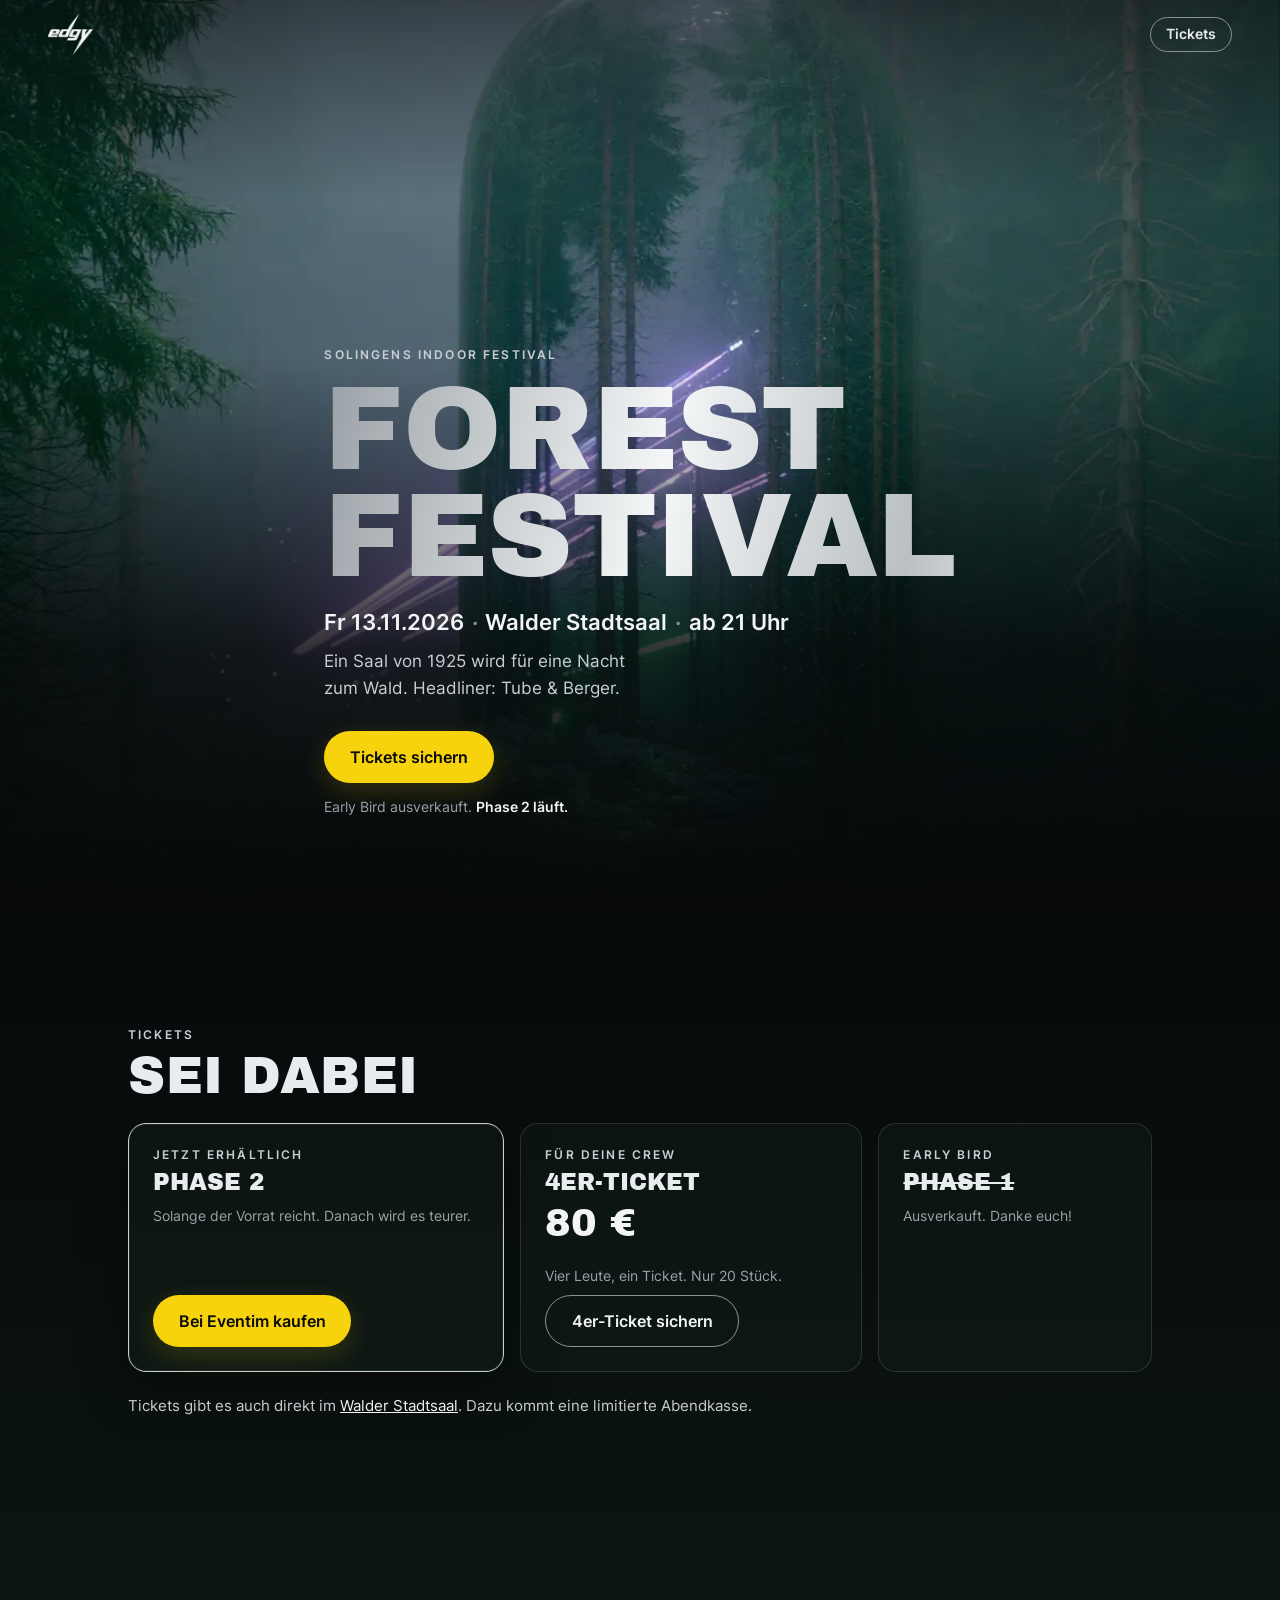
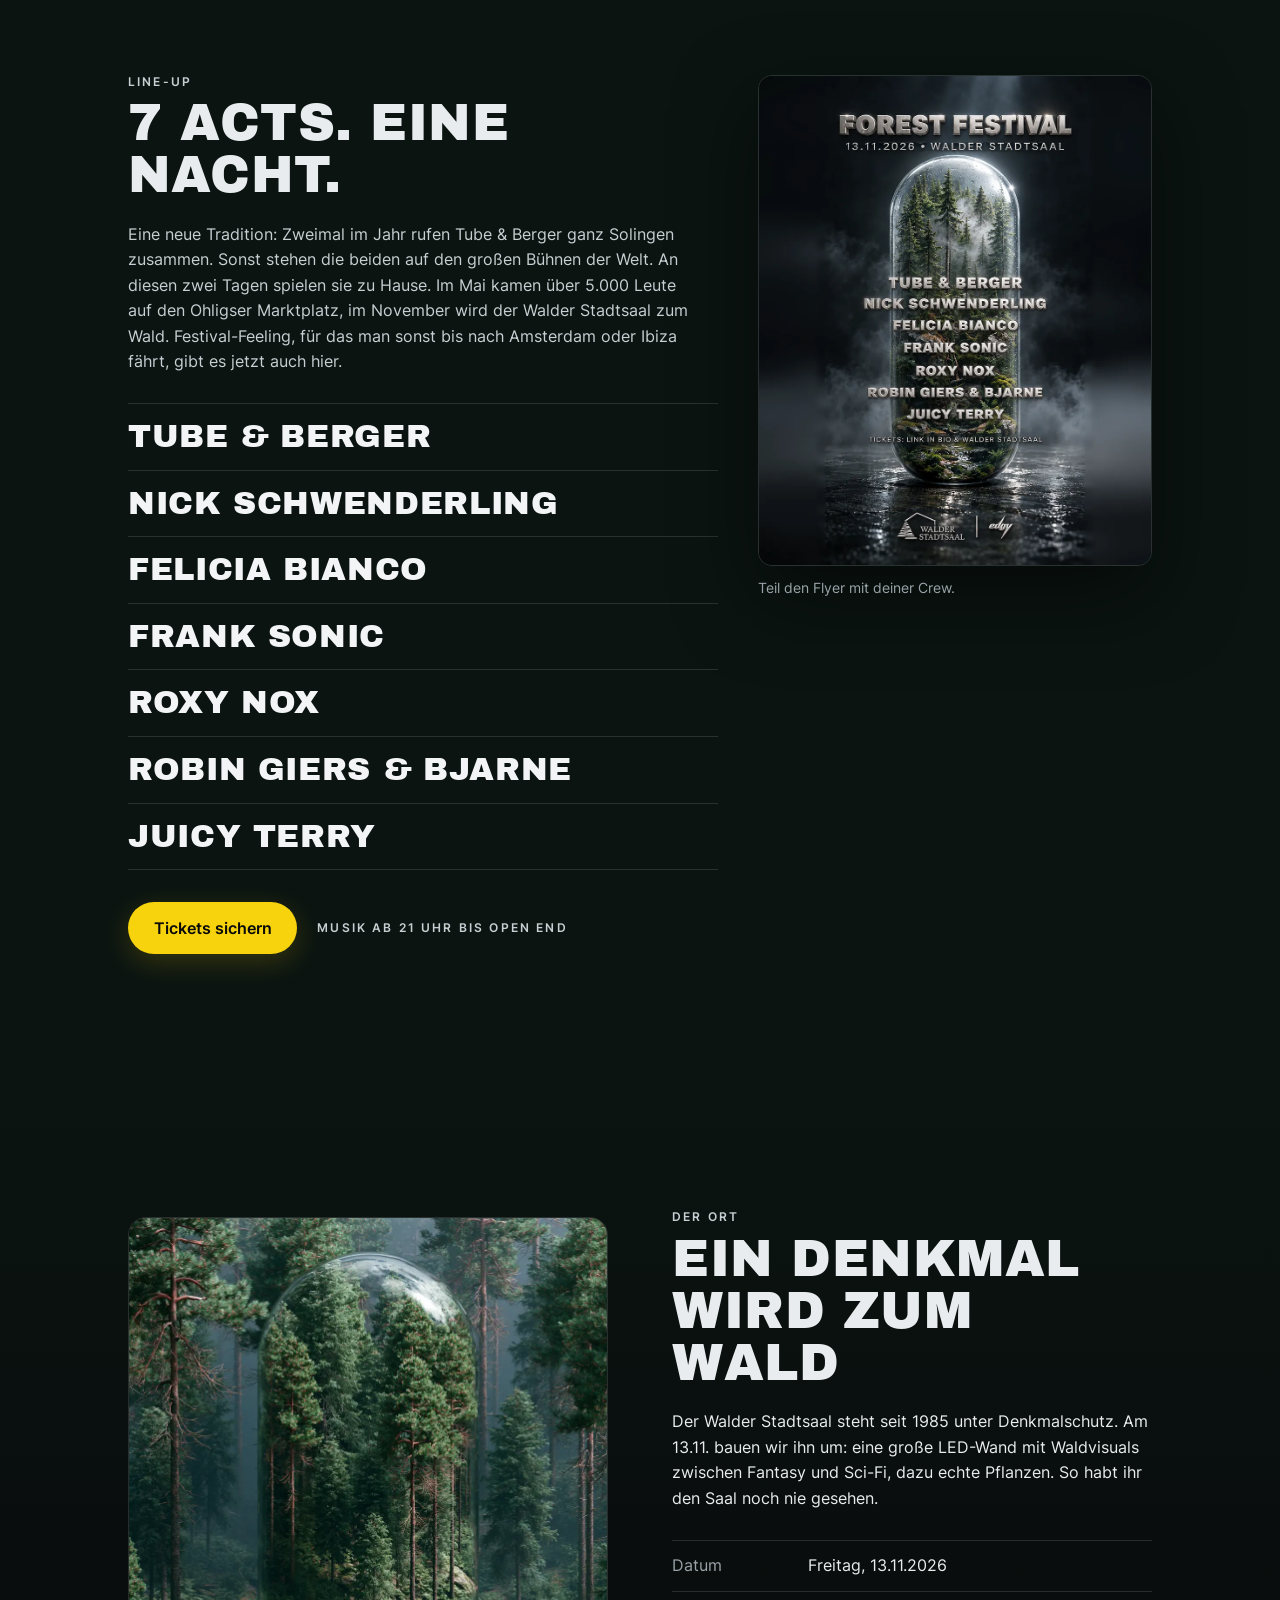
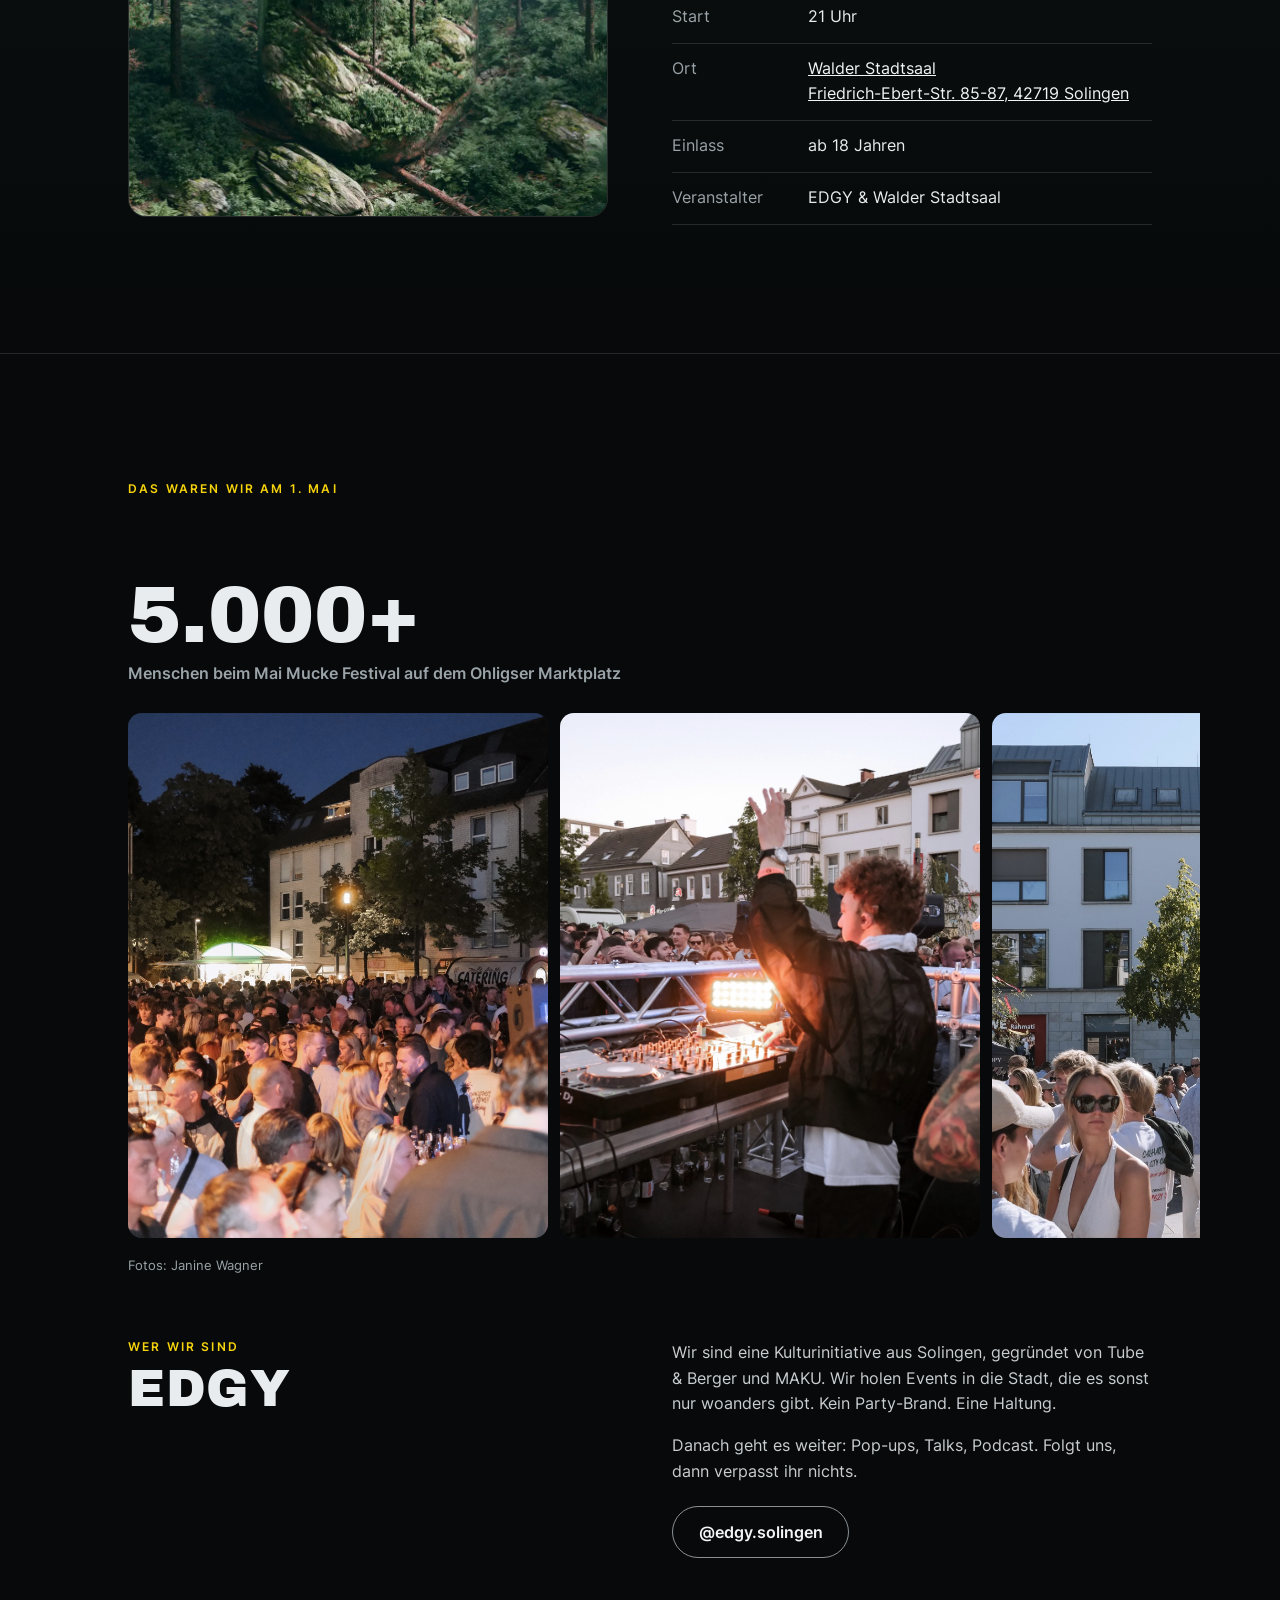
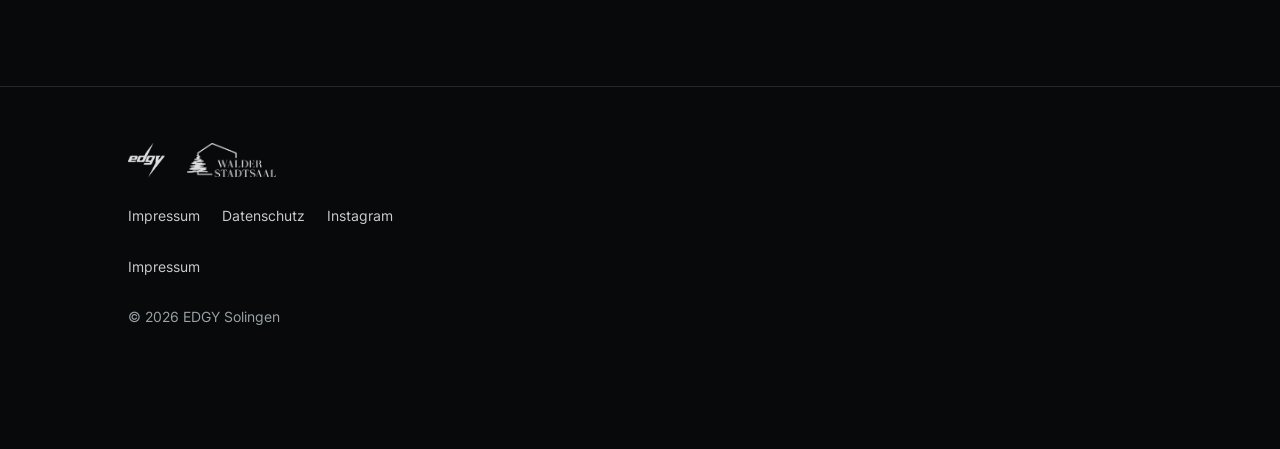
==== test-neu/index.html @ ea82e553 "Test: 4er-Ticket wieder erhältlich" ====
<!doctype html>
<html lang="de">
<head>
<meta charset="utf-8">
<meta name="viewport" content="width=device-width, initial-scale=1, viewport-fit=cover">
<meta name="robots" content="noindex,nofollow">
<title>Forest Festival · 13.11.2026 · Walder Stadtsaal Solingen | EDGY</title>
<meta name="description" content="Solingens Indoor Festival: Am Freitag, 13.11.2026 wird der Walder Stadtsaal für eine Nacht zum Wald. Mit Tube &amp; Berger und sechs weiteren Acts. Tickets bei Eventim und im Walder Stadtsaal.">
<meta name="theme-color" content="#07090A">
<link rel="canonical" href="https://edgykultur.de/">
<meta property="og:type" content="website">
<meta property="og:locale" content="de_DE">
<meta property="og:site_name" content="EDGY Solingen">
<meta property="og:title" content="Forest Festival · 13.11.2026 · Walder Stadtsaal">
<meta property="og:description" content="Solingens Indoor Festival. Ein Saal von 1925 wird für eine Nacht zum Wald. Mit Tube &amp; Berger.">
<meta property="og:image" content="https://edgykultur.de/img/forest-og.jpg">
<meta property="og:image:width" content="1200">
<meta property="og:image:height" content="630">
<meta property="og:url" content="https://edgykultur.de/">
<meta name="twitter:card" content="summary_large_image">
<link rel="preload" href="fonts/archivo-black.woff2" as="font" type="font/woff2" crossorigin>
<link rel="preload" as="image" href="img/forest-hero-m.webp" media="(max-width: 800px)">
<link rel="preload" as="image" href="img/forest-hero-d.webp" media="(min-width: 801px)">
<script type="application/ld+json">
{"@context":"https://schema.org","@type":"MusicEvent",
"name":"Forest Festival",
"description":"Solingens Indoor Festival. Der denkmalgeschützte Walder Stadtsaal wird für eine Nacht zum Wald.",
"startDate":"2026-11-13T21:00:00+01:00",
"eventStatus":"https://schema.org/EventScheduled",
"eventAttendanceMode":"https://schema.org/OfflineEventAttendanceMode",
"location":{"@type":"Place","name":"Walder Stadtsaal","address":{"@type":"PostalAddress","streetAddress":"Friedrich-Ebert-Str. 85-87","postalCode":"42719","addressLocality":"Solingen","addressCountry":"DE"}},
"image":["https://edgykultur.de/img/forest-og.jpg","https://edgykultur.de/img/forest-flyer.jpg"],
"performer":[{"@type":"MusicGroup","name":"Tube & Berger"},{"@type":"Person","name":"Nick Schwenderling"},{"@type":"Person","name":"Felicia Bianco"},{"@type":"Person","name":"Frank Sonic"},{"@type":"Person","name":"Roxy Nox"},{"@type":"MusicGroup","name":"Robin Giers & Bjarne"},{"@type":"Person","name":"Juicy Terry"}],
"organizer":[{"@type":"Organization","name":"EDGY","url":"https://edgykultur.de"},{"@type":"Organization","name":"Walder Stadtsaal","url":"https://www.walder-stadtsaal.de"}],
"offers":{"@type":"Offer","url":"https://www.eventim.de/event/forest-festival-walder-stadtsaal-walder-stadtsaal-22087939/","priceCurrency":"EUR","availability":"https://schema.org/InStock"}}
</script>
<style>
@font-face{font-family:"Archivo Black";src:url(fonts/archivo-black.woff2) format("woff2");font-weight:400;font-display:swap}
@font-face{font-family:Inter;src:url(fonts/inter-400.woff2) format("woff2");font-weight:400;font-display:swap}
@font-face{font-family:Inter;src:url(fonts/inter-600.woff2) format("woff2");font-weight:600;font-display:swap}
:root{
  --bg:#07090A;--forest-900:#0B1411;--forest-700:#13241D;--moss:#2E4A3C;--glow:#7FE0C2;
  --silver-100:#F2F4F5;--silver-300:#C9CED2;--silver-500:#8A9196;
  --text:#E8ECEE;--muted:#9AA3A8;--line:rgba(201,206,210,.16);
  --edgy:#F6D30C;--edgy-ink:#0A0A0A;
  --display:"Archivo Black",Impact,"Arial Black",sans-serif;
  --body:Inter,system-ui,-apple-system,"Segoe UI",Roboto,sans-serif;
  --gutter:clamp(18px,5vw,48px);--max:1120px;
}
*{box-sizing:border-box;margin:0;padding:0}
html{scroll-behavior:smooth;-webkit-text-size-adjust:100%}
body{background:var(--bg);color:var(--text);font:400 1rem/1.6 var(--body);-webkit-font-smoothing:antialiased;overflow-x:hidden}
img{display:block;max-width:100%;height:auto}
a{color:inherit}
.wrap{max-width:var(--max);margin:0 auto;padding:0 var(--gutter)}
.label{font:600 .75rem/1.2 var(--body);letter-spacing:.18em;text-transform:uppercase;color:var(--silver-300)}
.silver{background:linear-gradient(100deg,#9aa1a6 0%,#f4f6f7 22%,#b9bfc3 38%,#ffffff 50%,#a9b0b4 64%,#eef1f2 82%,#8f969b 100%);background-size:250% 100%;-webkit-background-clip:text;background-clip:text;color:transparent;animation:sheen 9s ease-in-out infinite}
@keyframes sheen{0%,100%{background-position:0% 50%}50%{background-position:100% 50%}}
h2{font:400 clamp(1.9rem,7vw,3.2rem)/1.02 var(--display);letter-spacing:.01em;text-transform:uppercase;margin:.5rem 0 1.25rem}
section{padding:clamp(72px,12vw,128px) 0;position:relative}
p+p{margin-top:1em}
.btn{display:inline-flex;align-items:center;justify-content:center;gap:.5em;min-height:52px;padding:0 1.6em;border-radius:999px;font:600 1rem/1 var(--body);text-decoration:none;transition:transform .2s,box-shadow .2s,background .2s}
.btn-primary{background:var(--edgy);color:var(--edgy-ink);box-shadow:0 8px 28px rgba(246,211,12,.18)}
.btn-primary:hover{transform:translateY(-2px);box-shadow:0 12px 36px rgba(246,211,12,.28)}
.btn-ghost{border:1px solid var(--silver-500);color:var(--silver-100)}
.btn-ghost:hover{border-color:var(--silver-100);background:rgba(255,255,255,.05)}
:focus-visible{outline:2px solid var(--edgy);outline-offset:3px}

/* NAV */
.nav{position:fixed;inset:0 0 auto 0;z-index:20;display:flex;align-items:center;justify-content:space-between;padding:14px var(--gutter);transition:background .3s,backdrop-filter .3s}
.nav.solid{background:rgba(7,9,10,.78);backdrop-filter:blur(10px);-webkit-backdrop-filter:blur(10px);border-bottom:1px solid var(--line)}
.nav img{height:clamp(30px,3.2vw,42px);width:auto}
.nav a.tix{font:600 .85rem/1 var(--body);text-decoration:none;padding:.7em 1.1em;border:1px solid var(--silver-500);border-radius:999px}

/* HERO */
.hero{min-height:100svh;display:flex;align-items:flex-end;padding:0 0 clamp(48px,9vh,96px);overflow:hidden;isolation:isolate}
.hero picture,.hero picture img{position:absolute;inset:0;width:100%;height:100%;object-fit:cover;z-index:-2}
.hero picture img{animation:kb 2.4s cubic-bezier(.2,.7,.2,1) both}
@keyframes kb{from{transform:scale(1.07)}to{transform:scale(1)}}
.hero::after{content:"";position:absolute;inset:0;z-index:-1;background:linear-gradient(to bottom,rgba(7,9,10,.55) 0%,rgba(7,9,10,0) 22%,rgba(7,9,10,0) 40%,rgba(7,9,10,.82) 72%,var(--bg) 100%)}
.hero h1{font:400 clamp(3rem,13.5vw,7.4rem)/.9 var(--display);letter-spacing:-.005em;text-transform:uppercase;margin:.9rem 0 1.1rem}
.hero .meta{font:600 clamp(1.05rem,4.2vw,1.35rem)/1.35 var(--body);color:var(--silver-100)}
.nw{white-space:nowrap;font-weight:inherit}
.hero .meta span{color:var(--silver-500);padding:0 .35em}
.hero .lead{color:var(--silver-300);max-width:30ch;margin:.7rem 0 1.8rem;font-size:1.05rem}
.hero .note{margin-top:.9rem;font-size:.85rem;color:var(--muted)}
.hero .note b{color:var(--silver-100);font-weight:600}
.fireflies{position:absolute;inset:0;z-index:-1;pointer-events:none}
.fireflies i{position:absolute;width:5px;height:5px;border-radius:50%;background:radial-gradient(circle,#effff9 0%,var(--glow) 45%,rgba(127,224,194,0) 75%);box-shadow:0 0 14px 4px rgba(127,224,194,.55);opacity:0;animation:fly var(--d,9s) ease-in-out calc(var(--w,0s)*-1) infinite}
.fireflies i:nth-child(3n){width:7px;height:7px}
.fireflies i:nth-child(4n+1){width:3px;height:3px}
@keyframes fly{0%{opacity:0;transform:translate(0,0)}15%{opacity:1}50%{opacity:.6;transform:translate(var(--x,20px),var(--y,-40px))}80%{opacity:.95}100%{opacity:0;transform:translate(calc(var(--x,20px)*1.6),calc(var(--y,-40px)*1.8))}}

/* TICKETS */
.tickets{background:linear-gradient(to bottom,var(--bg),var(--forest-900))}
.cards{display:grid;gap:16px;grid-template-columns:1fr}
.card{border:1px solid var(--line);border-radius:18px;padding:24px;background:rgba(19,36,29,.35);display:flex;flex-direction:column;gap:.5rem}
.card.active{border-color:var(--silver-300);box-shadow:inset 0 0 0 1px rgba(242,244,245,.08),0 20px 50px rgba(0,0,0,.35)}
.card h3{font:400 1.45rem/1.1 var(--display);text-transform:uppercase}
.card .price{font:400 2.4rem/1 var(--display);color:var(--silver-100)}
.card .small{color:var(--muted);font-size:.9rem}
.card .btn{margin-top:auto;align-self:flex-start}
.card.gone{opacity:.55}
.card.gone h3{text-decoration:line-through;text-decoration-thickness:2px}
.tix-info{margin-top:22px;color:var(--silver-300);font-size:.95rem}
.tix-info a{color:var(--silver-100)}
@media(min-width:760px){.cards{grid-template-columns:1.1fr 1fr .8fr}}

/* LINEUP */
.lineup{background:var(--forest-900)}
.lineup .grid{display:grid;gap:40px}
.lineup .intro{color:var(--silver-300);max-width:56ch;margin-bottom:28px}
.acts{list-style:none;border-top:1px solid var(--line)}
.acts li{display:flex;flex-wrap:wrap;align-items:baseline;justify-content:space-between;gap:.2rem 1rem;padding:16px 0;border-bottom:1px solid var(--line)}
.acts .name{font:400 clamp(1.3rem,5.6vw,2rem)/1.05 var(--display);text-transform:uppercase;letter-spacing:.02em;color:var(--silver-100)}
.acts .tag{font-size:.82rem;color:var(--muted)}
.acts li.head .tag{color:var(--silver-300)}
.flyer{border-radius:14px;overflow:hidden;border:1px solid var(--line);box-shadow:0 30px 80px rgba(0,0,0,.5)}
.flyer-cap{margin-top:12px;font-size:.85rem;color:var(--muted)}
.after-cta{margin-top:32px;display:flex;flex-wrap:wrap;align-items:center;gap:14px 20px}
@media(min-width:900px){.lineup .grid{grid-template-columns:1.2fr .8fr;align-items:start}}

/* ORT */
.ort{background:linear-gradient(to bottom,var(--forest-900),var(--bg))}
.ort .grid{display:grid;gap:32px}
.ort .img{border-radius:18px;overflow:hidden;aspect-ratio:4/5;border:1px solid var(--line)}
.ort .img img{width:100%;height:100%;object-fit:cover}
.facts{list-style:none;margin-top:28px;display:grid;gap:0;border-top:1px solid var(--line)}
.facts li{display:grid;grid-template-columns:7.5rem 1fr;gap:1rem;padding:13px 0;border-bottom:1px solid var(--line);font-size:.97rem}
.facts li span:first-child{color:var(--muted)}
.facts a{color:var(--silver-100)}
@media(min-width:900px){.ort .grid{grid-template-columns:1fr 1fr;align-items:center;gap:64px}}

/* EDGY / MAI MUCKE */
.edgy{background:var(--bg);border-top:1px solid var(--line)}
.edgy .label{color:var(--edgy)}
.edgy .big{font:400 clamp(2.6rem,11vw,5rem)/1 var(--display);color:var(--text)}
.edgy .big small{display:block;font:600 1rem/1.4 var(--body);color:var(--muted);margin-top:.4rem;text-transform:none;letter-spacing:0}
.strip{display:flex;gap:12px;overflow-x:auto;scroll-snap-type:x mandatory;padding:28px var(--gutter) 8px;margin:0 calc(var(--gutter)*-1);scrollbar-width:none}
.strip::-webkit-scrollbar{display:none}
.strip figure{flex:0 0 auto;width:min(78vw,420px);aspect-ratio:4/5;border-radius:14px;overflow:hidden;scroll-snap-align:center;background:var(--forest-700)}
.strip img{width:100%;height:100%;object-fit:cover;filter:saturate(.88) contrast(1.03)}
.credit{font-size:.8rem;color:var(--muted);margin-top:10px}
.about{display:grid;gap:32px;margin-top:64px}
.about p{color:var(--silver-300);max-width:56ch}
.about .row{display:flex;flex-wrap:wrap;gap:12px;margin-top:22px}
@media(min-width:900px){.about{grid-template-columns:1fr 1fr;gap:64px}}

/* FOOTER */
footer{border-top:1px solid var(--line);padding:56px 0 120px;color:var(--muted);font-size:.88rem}
footer .logos{display:flex;align-items:center;gap:22px;margin-bottom:28px}
footer .logos img{height:34px;width:auto;opacity:.9}
footer .links{display:flex;flex-wrap:wrap;gap:8px 22px;margin-bottom:28px}
footer .links a{text-decoration:none;color:var(--silver-300)}
details.impressum summary{cursor:pointer;color:var(--silver-300);list-style:none}
details.impressum summary::-webkit-details-marker{display:none}
details.impressum[open] summary{margin-bottom:14px}
details.impressum p{max-width:62ch}

/* STICKY BAR (mobil) */
.sticky{position:fixed;left:12px;right:12px;bottom:max(12px,env(safe-area-inset-bottom));z-index:30;display:flex;align-items:center;justify-content:space-between;gap:12px;padding:10px 10px 10px 18px;border-radius:999px;background:rgba(11,20,17,.9);backdrop-filter:blur(12px);-webkit-backdrop-filter:blur(12px);border:1px solid var(--line);box-shadow:0 12px 40px rgba(0,0,0,.5);transform:translateY(140%);transition:transform .35s cubic-bezier(.2,.7,.2,1)}
.sticky.show{transform:none}
.sticky span{font:600 .9rem/1.2 var(--body)}
.sticky span em{font-style:normal;color:var(--muted);font-weight:400}
.sticky .btn{min-height:44px;padding:0 1.3em}
@media(min-width:900px){.sticky{display:none}}

/* REVEAL */
.rv{opacity:0;transform:translateY(10px);transition:opacity .8s ease,transform .8s ease}
.rv.in{opacity:1;transform:none}
@media (prefers-reduced-motion:reduce){*,*::before,*::after{animation:none!important;transition:none!important}.rv{opacity:1;transform:none}}
</style>
</head>
<body>

<header class="nav" id="nav">
  <a href="#top" aria-label="EDGY Startseite"><img src="img/logo-edgy.png" alt="EDGY" width="400" height="368"></a>
  <a class="tix" href="#tickets">Tickets</a>
</header>

<main id="top">
<!-- HERO -->
<section class="hero" id="hero">
  <picture>
    <source media="(min-width: 801px)" srcset="img/forest-hero-d.webp" type="image/webp">
    <source media="(min-width: 801px)" srcset="img/forest-hero-d.jpg">
    <source srcset="img/forest-hero-m.webp" type="image/webp">
    <img src="img/forest-hero-m.jpg" alt="Nebliger Wald mit leuchtender Glaskapsel" width="1080" height="1929" fetchpriority="high">
  </picture>
  <div class="fireflies" aria-hidden="true">
    <i style="left:12%;top:58%;--d:10s;--w:.4s;--x:30px;--y:-60px"></i>
    <i style="left:22%;top:72%;--d:12s;--w:2.1s;--x:-20px;--y:-50px"></i>
    <i style="left:34%;top:48%;--d:9s;--w:1.2s;--x:40px;--y:-30px"></i>
    <i style="left:46%;top:66%;--d:13s;--w:3.3s;--x:-35px;--y:-70px"></i>
    <i style="left:58%;top:40%;--d:11s;--w:.9s;--x:25px;--y:-45px"></i>
    <i style="left:66%;top:62%;--d:10s;--w:4.2s;--x:-30px;--y:-40px"></i>
    <i style="left:74%;top:52%;--d:14s;--w:1.7s;--x:20px;--y:-65px"></i>
    <i style="left:83%;top:70%;--d:9.5s;--w:2.8s;--x:-25px;--y:-35px"></i>
    <i style="left:90%;top:45%;--d:12.5s;--w:.2s;--x:-40px;--y:-55px"></i>
    <i style="left:6%;top:38%;--d:11.5s;--w:3.8s;--x:35px;--y:-40px"></i>
    <i style="left:52%;top:78%;--d:10.5s;--w:5s;--x:15px;--y:-60px"></i>
    <i style="left:28%;top:30%;--d:13.5s;--w:2.4s;--x:-20px;--y:-30px"></i>
    <i style="left:70%;top:28%;--d:12s;--w:6s;--x:25px;--y:-25px"></i>
    <i style="left:40%;top:86%;--d:9s;--w:4.6s;--x:-30px;--y:-50px"></i>
    <i style="left:3%;top:64%;--d:12.5s;--w:1.5s;--x:25px;--y:-55px"></i>
    <i style="left:17%;top:44%;--d:10s;--w:5.4s;--x:-25px;--y:-40px"></i>
    <i style="left:19%;top:84%;--d:13s;--w:.7s;--x:30px;--y:-65px"></i>
    <i style="left:31%;top:62%;--d:11s;--w:6.3s;--x:-35px;--y:-45px"></i>
    <i style="left:37%;top:36%;--d:9.5s;--w:3s;--x:20px;--y:-35px"></i>
    <i style="left:43%;top:54%;--d:14s;--w:.1s;--x:-15px;--y:-60px"></i>
    <i style="left:49%;top:32%;--d:12s;--w:4.9s;--x:30px;--y:-30px"></i>
    <i style="left:55%;top:58%;--d:10.5s;--w:2.6s;--x:-40px;--y:-50px"></i>
    <i style="left:61%;top:84%;--d:11.5s;--w:5.8s;--x:25px;--y:-70px"></i>
    <i style="left:63%;top:46%;--d:13.5s;--w:1.1s;--x:-20px;--y:-40px"></i>
    <i style="left:78%;top:36%;--d:9s;--w:3.6s;--x:-30px;--y:-35px"></i>
    <i style="left:79%;top:80%;--d:12.5s;--w:6.7s;--x:35px;--y:-55px"></i>
    <i style="left:87%;top:58%;--d:10s;--w:1.9s;--x:-25px;--y:-60px"></i>
    <i style="left:94%;top:74%;--d:13s;--w:4.4s;--x:-35px;--y:-45px"></i>
    <i style="left:9%;top:90%;--d:11s;--w:2.2s;--x:40px;--y:-70px"></i>
    <i style="left:96%;top:33%;--d:14.5s;--w:5.1s;--x:-30px;--y:-30px"></i>
    <i style="left:14%;top:22%;--d:12s;--w:3.2s;--x:30px;--y:-35px"></i>
    <i style="left:24%;top:56%;--d:9.5s;--w:7.1s;--x:-25px;--y:-55px"></i>
    <i style="left:33%;top:76%;--d:11.5s;--w:1.4s;--x:35px;--y:-45px"></i>
    <i style="left:45%;top:24%;--d:13s;--w:5.7s;--x:-30px;--y:-25px"></i>
    <i style="left:50%;top:90%;--d:10s;--w:2.9s;--x:20px;--y:-65px"></i>
    <i style="left:57%;top:70%;--d:12.5s;--w:6.1s;--x:-20px;--y:-50px"></i>
    <i style="left:68%;top:50%;--d:9s;--w:.6s;--x:30px;--y:-40px"></i>
    <i style="left:72%;top:88%;--d:14s;--w:3.9s;--x:-35px;--y:-60px"></i>
    <i style="left:81%;top:24%;--d:11s;--w:6.9s;--x:20px;--y:-30px"></i>
    <i style="left:85%;top:46%;--d:13.5s;--w:2.3s;--x:-25px;--y:-45px"></i>
    <i style="left:92%;top:86%;--d:10.5s;--w:4.7s;--x:-30px;--y:-70px"></i>
    <i style="left:4%;top:76%;--d:12s;--w:5.5s;--x:35px;--y:-50px"></i>
    <i style="left:11%;top:50%;--d:9.5s;--w:1.8s;--x:25px;--y:-35px"></i>
    <i style="left:38%;top:44%;--d:14.5s;--w:6.5s;--x:-20px;--y:-40px"></i>
  </div>
  <div class="wrap">
    <p class="label">Solingens Indoor Festival</p>
    <h1 class="silver">Forest<br>Festival</h1>
    <p class="meta"><b class="nw">Fr 13.11.2026</b><span>·</span><b class="nw">Walder Stadtsaal</b><span>·</span><b class="nw">ab 21 Uhr</b></p>
    <p class="lead">Ein Saal von 1925 wird für eine Nacht zum Wald. Headliner: Tube &amp; Berger.</p>
    <a class="btn btn-primary" href="#tickets">Tickets sichern</a>
    <p class="note">Early Bird ausverkauft. <b>Phase 2 läuft.</b></p>
  </div>
</section>

<!-- TICKETS -->
<section class="tickets" id="tickets">
  <div class="wrap">
    <p class="label rv">Tickets</p>
    <h2 class="rv">Sei dabei</h2>
    <div class="cards">
      <article class="card active rv">
        <p class="label">Jetzt erhältlich</p>
        <h3>Phase 2</h3>
        <p class="small">Solange der Vorrat reicht. Danach wird es teurer.</p>
        <a class="btn btn-primary" href="https://www.eventim.de/event/forest-festival-walder-stadtsaal-walder-stadtsaal-22087939/">Bei Eventim kaufen</a>
      </article>
      <article class="card rv">
        <p class="label">Für deine Crew</p>
        <h3>4er-Ticket</h3>
        <p class="price">80 €</p>
        <p class="small">Vier Leute, ein Ticket. Nur 20 Stück.</p>
        <a class="btn btn-ghost" href="https://www.eventim.de/event/forest-festival-walder-stadtsaal-walder-stadtsaal-22087939/">4er-Ticket sichern</a>
      </article>
      <article class="card gone rv">
        <p class="label">Early Bird</p>
        <h3>Phase 1</h3>
        <p class="small">Ausverkauft. Danke euch!</p>
      </article>
    </div>
    <p class="tix-info rv">Tickets gibt es auch direkt im <a href="https://www.walder-stadtsaal.de/">Walder Stadtsaal</a>. Dazu kommt eine limitierte Abendkasse.</p>
  </div>
</section>

<!-- LINE-UP -->
<section class="lineup" id="lineup">
  <div class="wrap grid">
    <div>
      <p class="label rv">Line-up</p>
      <h2 class="rv">7 Acts. Eine Nacht.</h2>
      <p class="intro rv">Eine neue Tradition: Zweimal im Jahr rufen Tube &amp; Berger ganz Solingen zusammen. Sonst stehen die beiden auf den großen Bühnen der Welt. An diesen zwei Tagen spielen sie zu Hause. Im Mai kamen über 5.000 Leute auf den Ohligser Marktplatz, im November wird der Walder Stadtsaal zum Wald. Festival-Feeling, für das man sonst bis nach Amsterdam oder Ibiza fährt, gibt es jetzt auch hier.</p>
      <ul class="acts">
        <li class="head rv"><span class="name">Tube &amp; Berger</span></li>
        <li class="rv"><span class="name">Nick Schwenderling</span></li>
        <li class="rv"><span class="name">Felicia Bianco</span></li>
        <li class="rv"><span class="name">Frank Sonic</span></li>
        <li class="rv"><span class="name">Roxy Nox</span></li>
        <li class="rv"><span class="name">Robin Giers &amp; Bjarne</span></li>
        <li class="rv"><span class="name">Juicy Terry</span></li>
      </ul>
      <div class="after-cta rv">
        <a class="btn btn-primary" href="#tickets">Tickets sichern</a>
        <span class="label">Musik ab 21 Uhr bis open end</span>
      </div>
    </div>
    <figure class="rv">
      <div class="flyer"><picture><source srcset="img/forest-flyer.webp" type="image/webp"><img src="img/forest-flyer.jpg" alt="Flyer Forest Festival mit allen sieben Acts" width="900" height="1125" loading="lazy"></picture></div>
      <figcaption class="flyer-cap">Teil den Flyer mit deiner Crew.</figcaption>
    </figure>
  </div>
</section>

<!-- ORT -->
<section class="ort" id="ort">
  <div class="wrap grid">
    <div class="img rv"><picture><source srcset="img/forest-wald.webp" type="image/webp"><img src="img/forest-wald.jpg" alt="Wald mit Glaskapsel, Motiv des Forest Festivals" width="1200" height="1200" loading="lazy"></picture></div>
    <div>
      <p class="label rv">Der Ort</p>
      <h2 class="rv">Ein Denkmal wird zum Wald</h2>
      <p class="rv">Der Walder Stadtsaal steht seit 1985 unter Denkmalschutz. Am 13.11. bauen wir ihn um: eine große LED-Wand mit Waldvisuals zwischen Fantasy und Sci-Fi, dazu echte Pflanzen. So habt ihr den Saal noch nie gesehen.</p>
      <ul class="facts rv">
        <li><span>Datum</span><span>Freitag, 13.11.2026</span></li>
        <li><span>Start</span><span>21 Uhr</span></li>
        <li><span>Ort</span><span><a href="https://maps.google.com/?q=Walder+Stadtsaal,+Friedrich-Ebert-Str.+85-87,+42719+Solingen">Walder Stadtsaal<br>Friedrich-Ebert-Str. 85-87, 42719 Solingen</a></span></li>
        <li><span>Einlass</span><span>ab 18 Jahren</span></li>
        <li><span>Veranstalter</span><span>EDGY &amp; Walder Stadtsaal</span></li>
      </ul>
    </div>
  </div>
</section>

<!-- EDGY / MAI MUCKE -->
<section class="edgy" id="edgy">
  <div class="wrap">
    <p class="label rv">Das waren wir am 1. Mai</p>
    <p class="big rv">5.000+<small>Menschen beim Mai Mucke Festival auf dem Ohligser Marktplatz</small></p>
    <div class="strip" role="list" aria-label="Fotos vom Mai Mucke Festival">
      <figure role="listitem"><img src="img/mm_crowd_night1-web.jpg" alt="Crowd am Abend beim Mai Mucke Festival" loading="lazy"></figure>
      <figure role="listitem"><img src="img/mm_dj_stage-web.jpg" alt="DJ-Bühne beim Mai Mucke Festival" loading="lazy"></figure>
      <figure role="listitem"><img src="img/mm_crowd_day2-web.jpg" alt="Crowd tagsüber auf dem Ohligser Marktplatz" loading="lazy"></figure>
      <figure role="listitem"><img src="img/mm_p5-web.jpg" alt="Mai Mucke Festival" loading="lazy"></figure>
      <figure role="listitem"><img src="img/mm_p8-web.jpg" alt="Mai Mucke Festival" loading="lazy"></figure>
      <figure role="listitem"><img src="img/mm_p10-web.jpg" alt="Mai Mucke Festival" loading="lazy"></figure>
      <figure role="listitem"><img src="img/mm_p12-web.jpg" alt="Mai Mucke Festival" loading="lazy"></figure>
    </div>
    <p class="credit">Fotos: Janine Wagner</p>

    <div class="about">
      <div>
        <p class="label rv">Wer wir sind</p>
        <h2 class="rv">EDGY</h2>
      </div>
      <div>
        <p class="rv">Wir sind eine Kulturinitiative aus Solingen, gegründet von Tube &amp; Berger und MAKU. Wir holen Events in die Stadt, die es sonst nur woanders gibt. Kein Party-Brand. Eine Haltung.</p>
        <p class="rv">Danach geht es weiter: Pop-ups, Talks, Podcast. Folgt uns, dann verpasst ihr nichts.</p>
        <div class="row rv">
          <a class="btn btn-ghost" href="https://www.instagram.com/edgy.solingen">@edgy.solingen</a>
        </div>
      </div>
    </div>
  </div>
</section>
</main>

<footer>
  <div class="wrap">
    <div class="logos">
      <img src="img/logo-edgy.png" alt="EDGY" width="400" height="368" loading="lazy">
      <img src="img/logo-stadtsaal.png" alt="Walder Stadtsaal" width="400" height="153" loading="lazy">
    </div>
    <nav class="links" aria-label="Rechtliches">
      <a href="#impressum" onclick="document.getElementById('impressum').open=true">Impressum</a>
      <a href="datenschutz.html">Datenschutz</a>
      <a href="https://www.instagram.com/edgy.solingen">Instagram</a>
    </nav>
    <details class="impressum" id="impressum">
      <summary>Impressum</summary>
      <p><b>Angaben gemäß § 5 DDG</b><br>Arndt Roerig<br>Hitdorfer Straße 186<br>51371 Leverkusen<br>Deutschland</p>
      <p><b>Kontakt</b><br>E-Mail: <a href="mailto:tube@kittball.com">tube@kittball.com</a><br>Instagram: <a href="https://www.instagram.com/edgy.solingen">@edgy.solingen</a></p>
      <p><b>Verantwortlich für den Inhalt nach § 18 Abs. 2 MStV</b><br>Arndt Roerig, Anschrift wie oben</p>
      <p><b>Haftung für Inhalte</b><br>Die Inhalte dieser Seite wurden mit größter Sorgfalt erstellt. Für Richtigkeit, Vollständigkeit und Aktualität übernehmen wir keine Gewähr. Für externe Links, etwa zu Eventim, sind ausschließlich deren Betreiber verantwortlich.</p>
      <p><b>Urheberrecht</b><br>Die Inhalte und Werke auf dieser Seite unterliegen dem deutschen Urheberrecht. Fotos Mai Mucke: Janine Wagner.</p>
    </details>
    <p style="margin-top:28px">© 2026 EDGY Solingen</p>
  </div>
</footer>

<div class="sticky" id="sticky" aria-hidden="true">
  <span>Forest Festival <em>· 13.11.</em></span>
  <a class="btn btn-primary" href="#tickets" tabindex="-1">Tickets</a>
</div>

<script>
(function(){
  var nav=document.getElementById('nav'),sticky=document.getElementById('sticky'),
      hero=document.getElementById('hero'),tix=document.getElementById('tickets');
  var heroOut=false,tixIn=false;
  function upd(){sticky.classList.toggle('show',heroOut&&!tixIn);sticky.setAttribute('aria-hidden',!(heroOut&&!tixIn));}
  if('IntersectionObserver' in window){
    new IntersectionObserver(function(e){heroOut=!e[0].isIntersecting;nav.classList.toggle('solid',heroOut);upd();},{threshold:.15}).observe(hero);
    new IntersectionObserver(function(e){tixIn=e[0].isIntersecting;upd();},{threshold:.2}).observe(tix);
    var io=new IntersectionObserver(function(es){es.forEach(function(e){if(e.isIntersecting){e.target.classList.add('in');io.unobserve(e.target);}});},{rootMargin:'0px 0px -8% 0px'});
    document.querySelectorAll('.rv').forEach(function(el){io.observe(el);});
  }else{document.querySelectorAll('.rv').forEach(function(el){el.classList.add('in');});}
  if(location.hash==='#impressum'){document.getElementById('impressum').open=true;}
})();
</script>
</body>
</html>
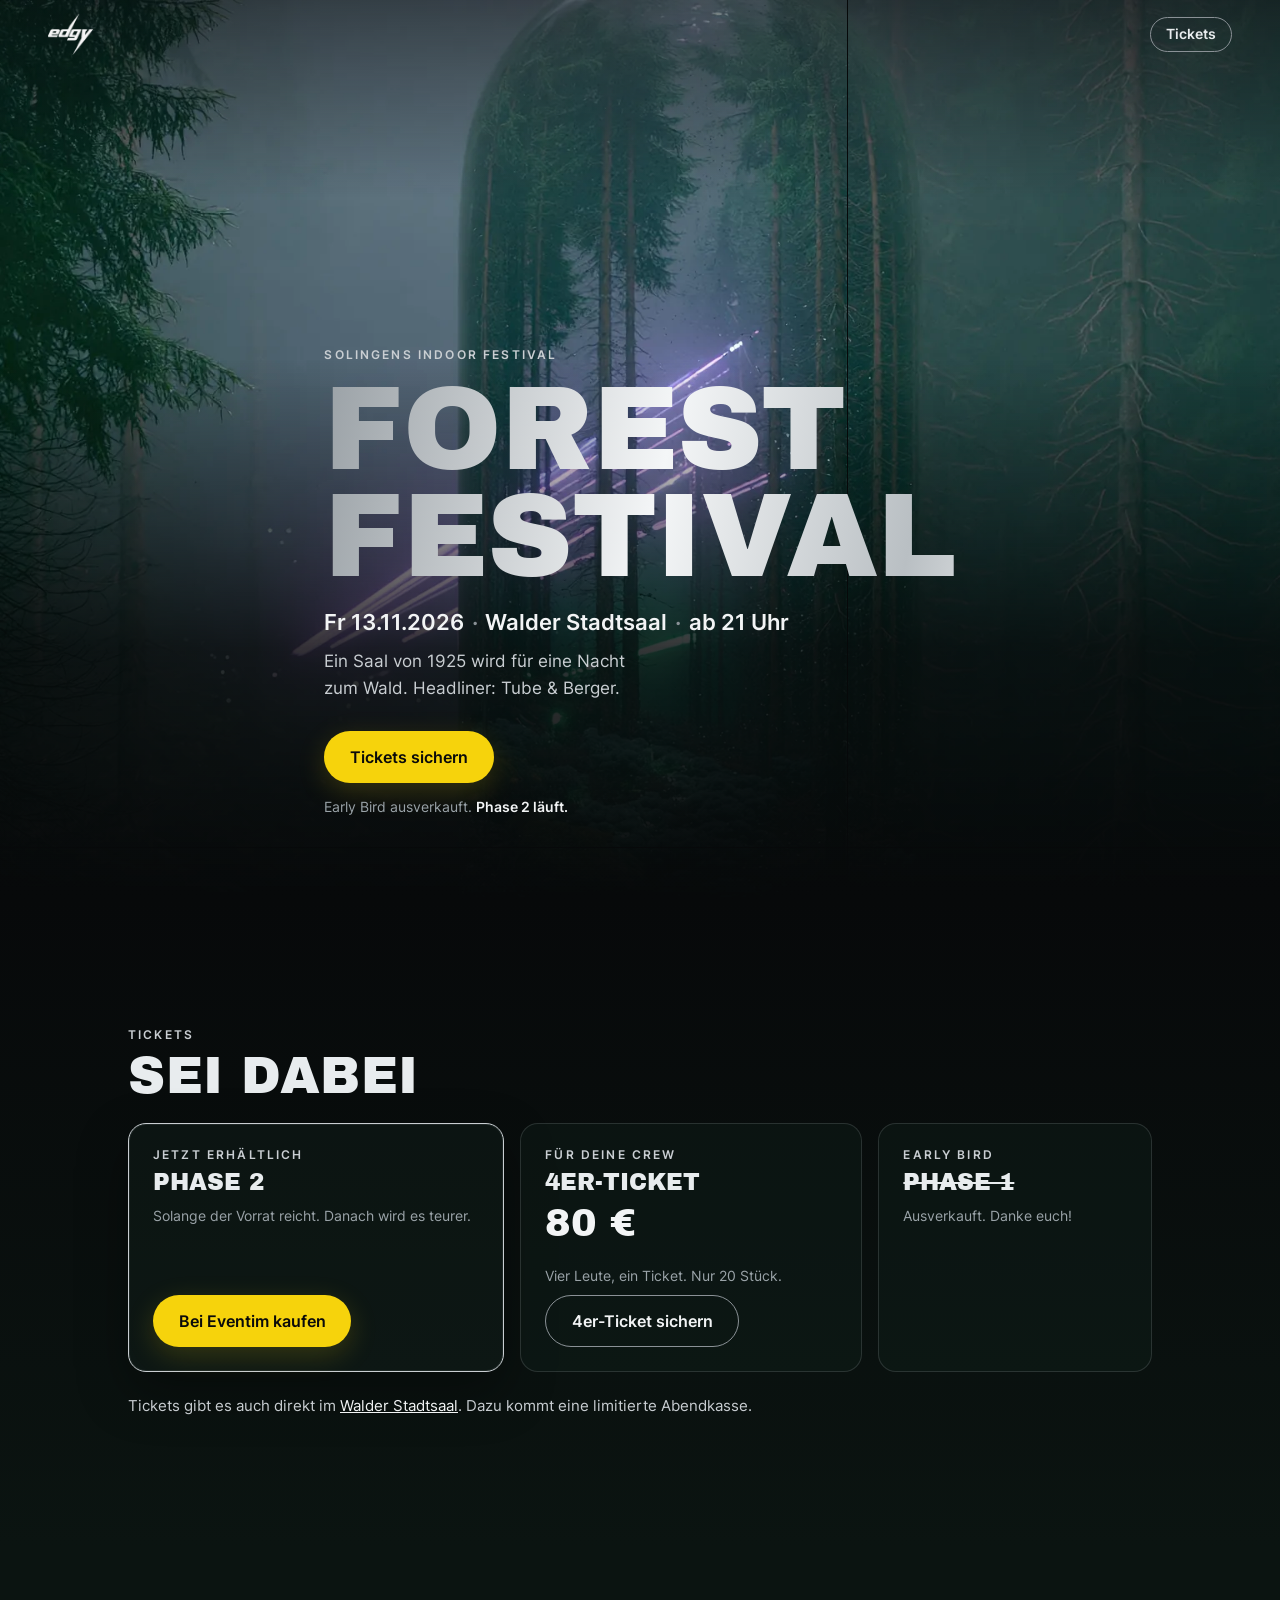
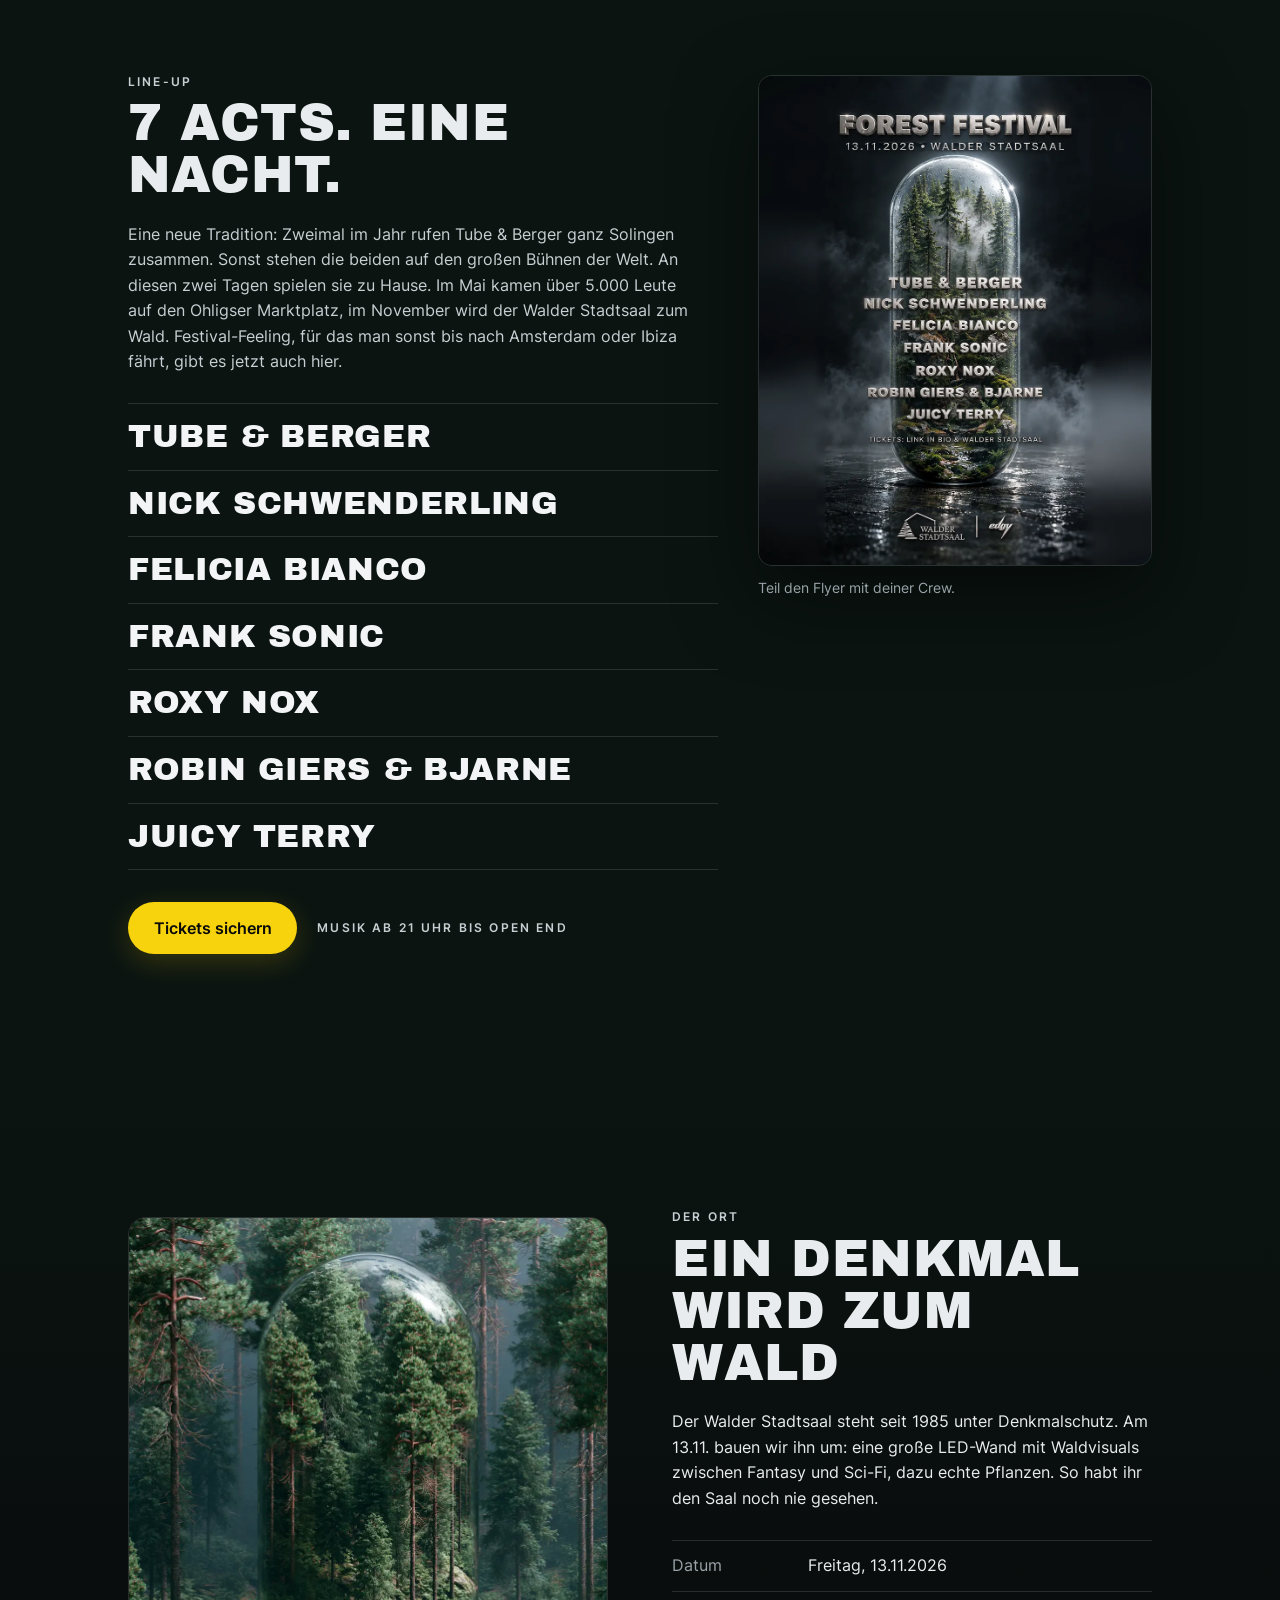
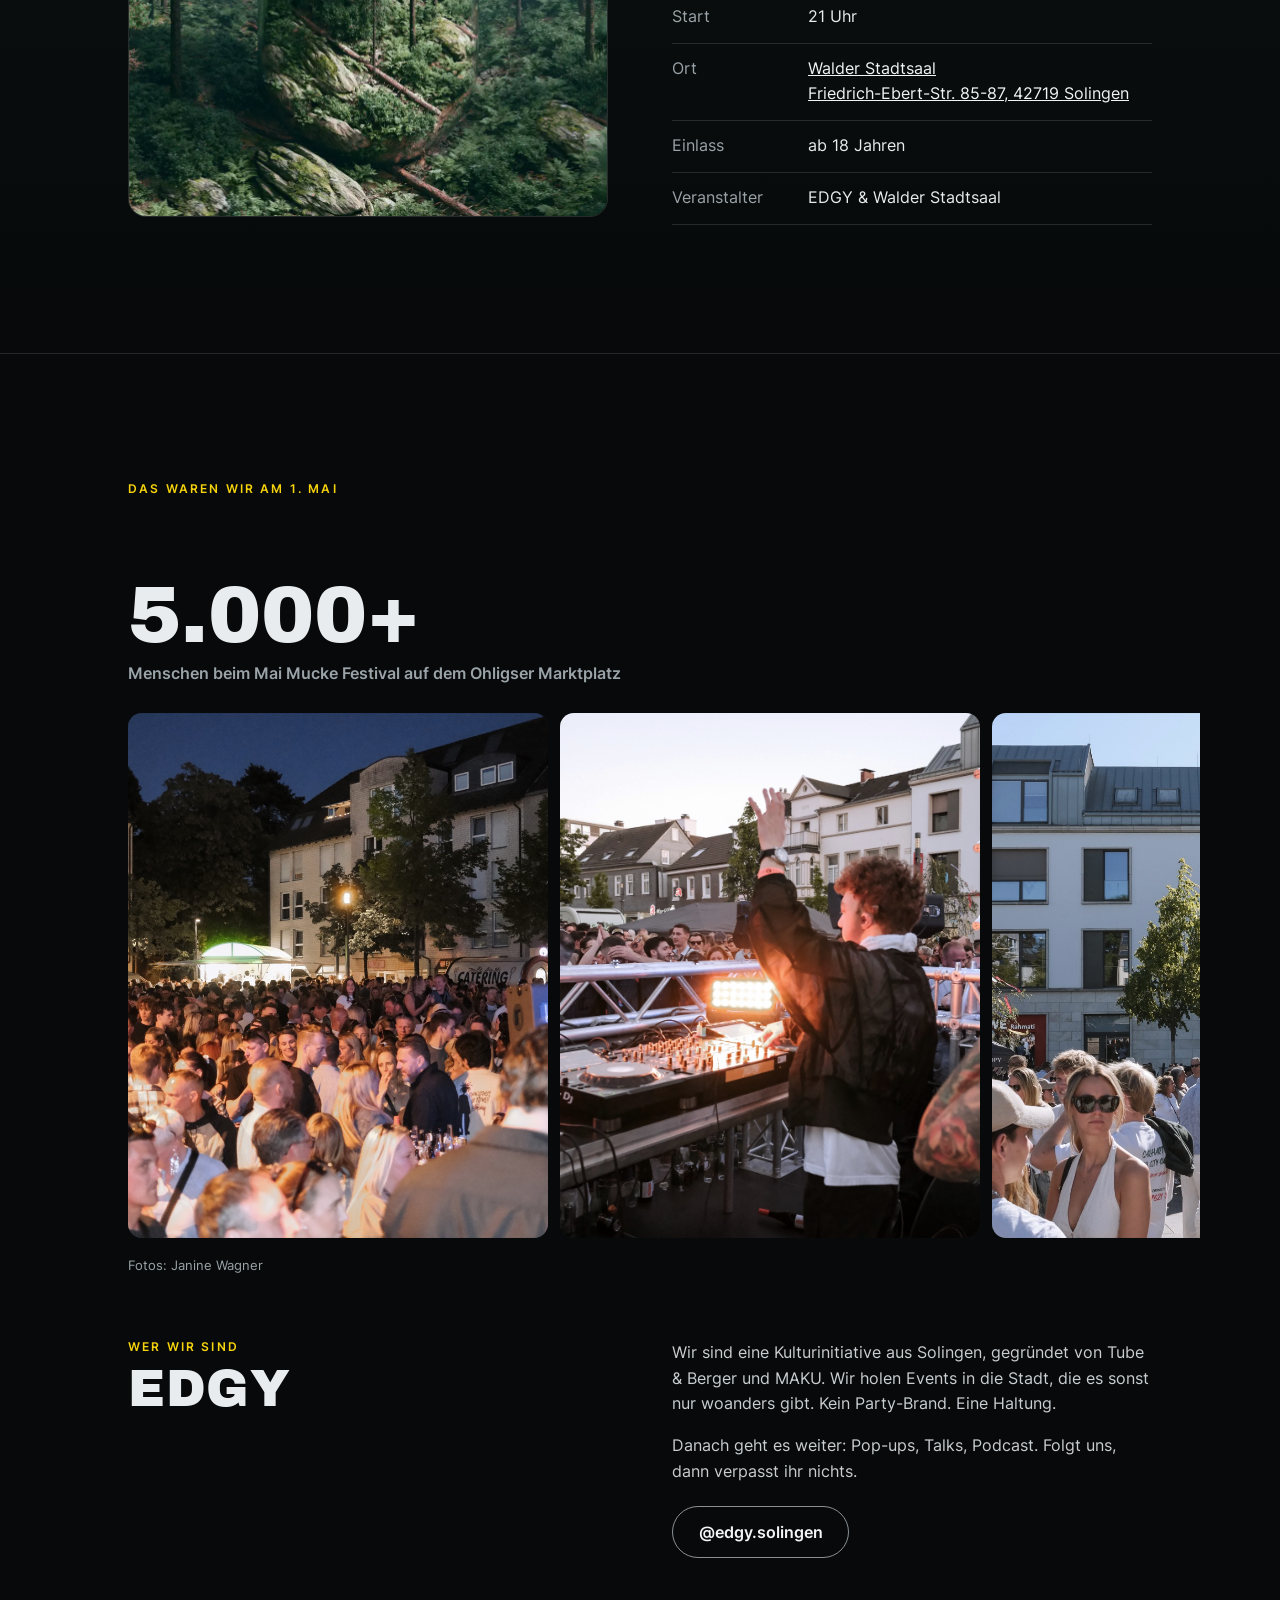
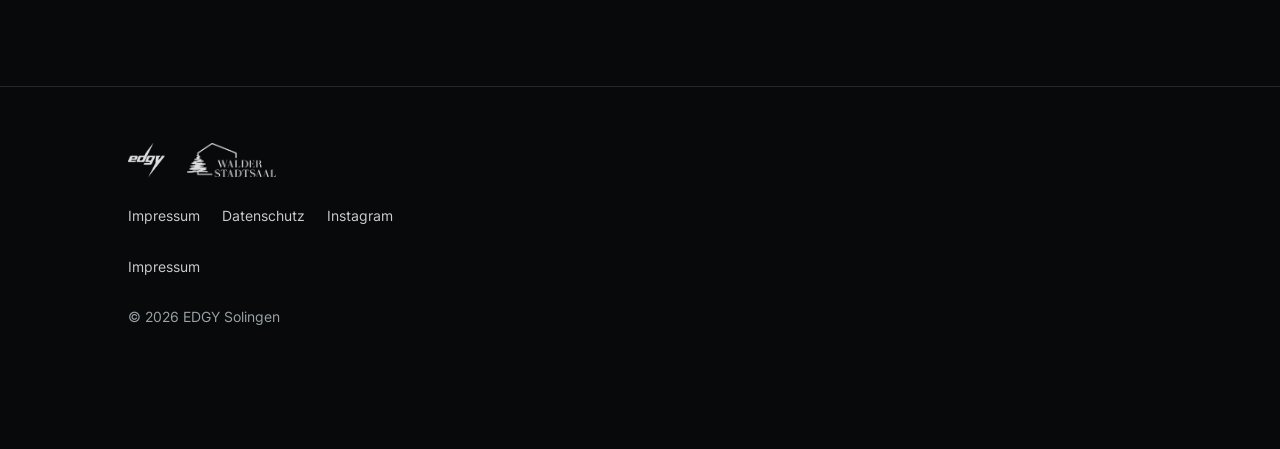
==== commit 3aa2a4da: "Test: Startbild Desktop KI-hochgerechnet (Remacri 4x), 1920/3200 px" ====
--- a/test-neu/index.html
+++ b/test-neu/index.html
@@ -20,7 +20,7 @@
 <meta name="twitter:card" content="summary_large_image">
 <link rel="preload" href="fonts/archivo-black.woff2" as="font" type="font/woff2" crossorigin>
 <link rel="preload" as="image" href="img/forest-hero-m.webp" media="(max-width: 800px)">
-<link rel="preload" as="image" href="img/forest-hero-d.webp" media="(min-width: 801px)">
+<link rel="preload" as="image" type="image/webp" imagesrcset="img/forest-hero-d-1920.webp 1920w, img/forest-hero-d-3200.webp 3200w" imagesizes="100vw" media="(min-width: 801px)">
 <script type="application/ld+json">
 {"@context":"https://schema.org","@type":"MusicEvent",
 "name":"Forest Festival",
@@ -182,8 +182,8 @@
 <!-- HERO -->
 <section class="hero" id="hero">
   <picture>
-    <source media="(min-width: 801px)" srcset="img/forest-hero-d.webp" type="image/webp">
-    <source media="(min-width: 801px)" srcset="img/forest-hero-d.jpg">
+    <source media="(min-width: 801px)" srcset="img/forest-hero-d-1920.webp 1920w, img/forest-hero-d-3200.webp 3200w" sizes="100vw" type="image/webp">
+    <source media="(min-width: 801px)" srcset="img/forest-hero-d-1920.jpg 1920w, img/forest-hero-d-3200.jpg 3200w" sizes="100vw">
     <source srcset="img/forest-hero-m.webp" type="image/webp">
     <img src="img/forest-hero-m.jpg" alt="Nebliger Wald mit leuchtender Glaskapsel" width="1080" height="1929" fetchpriority="high">
   </picture>
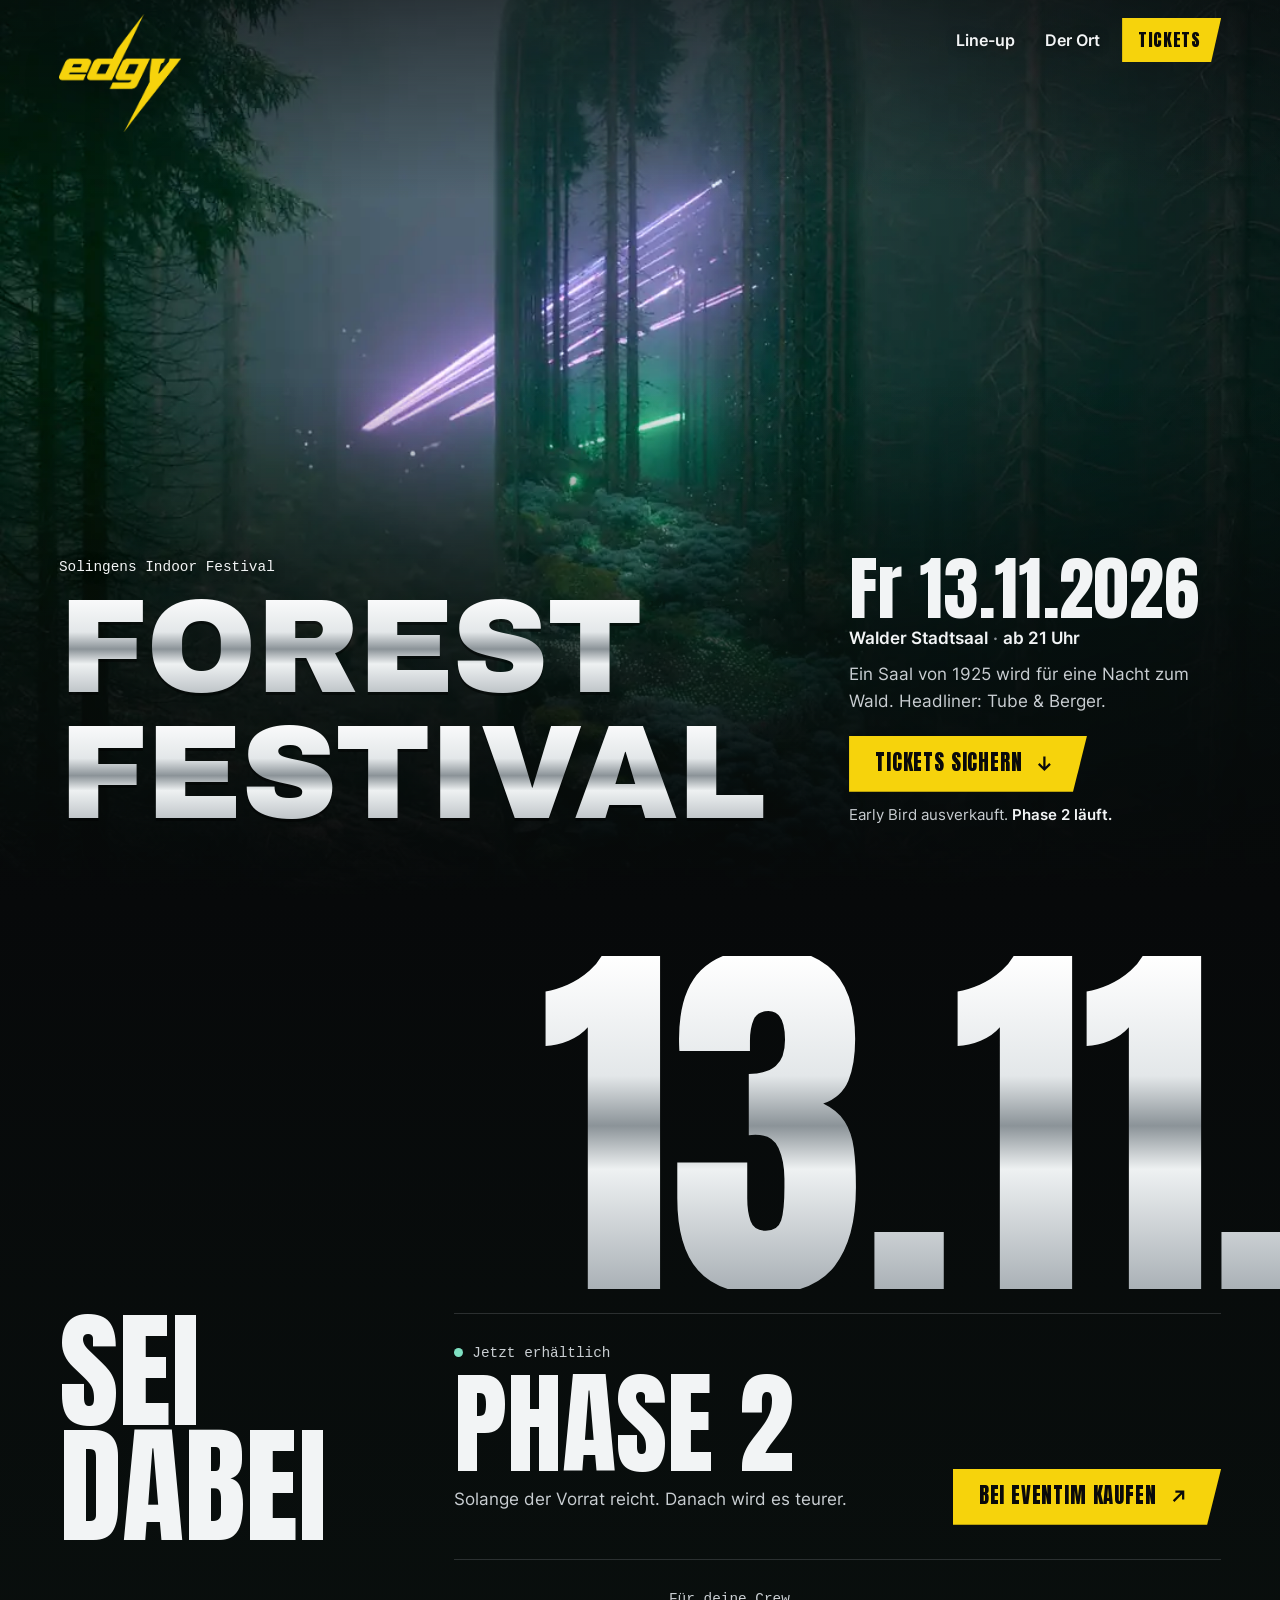
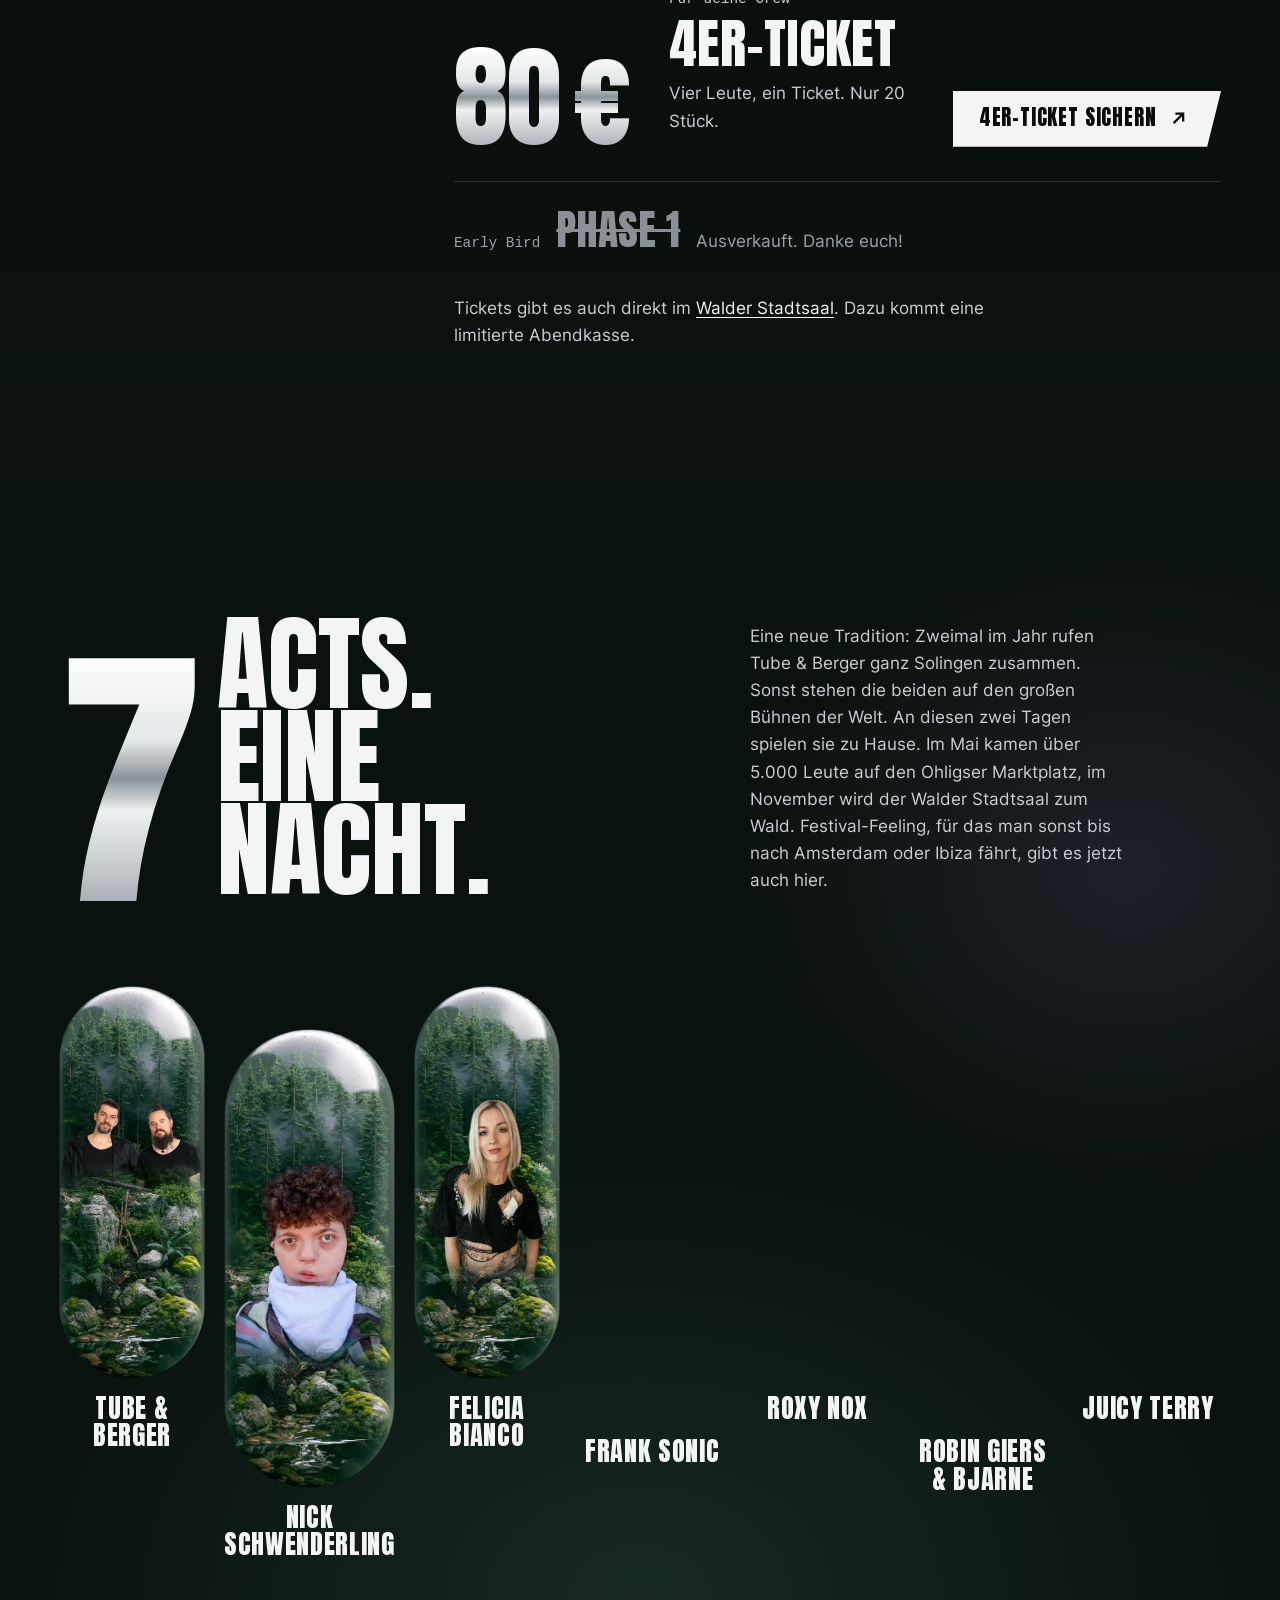
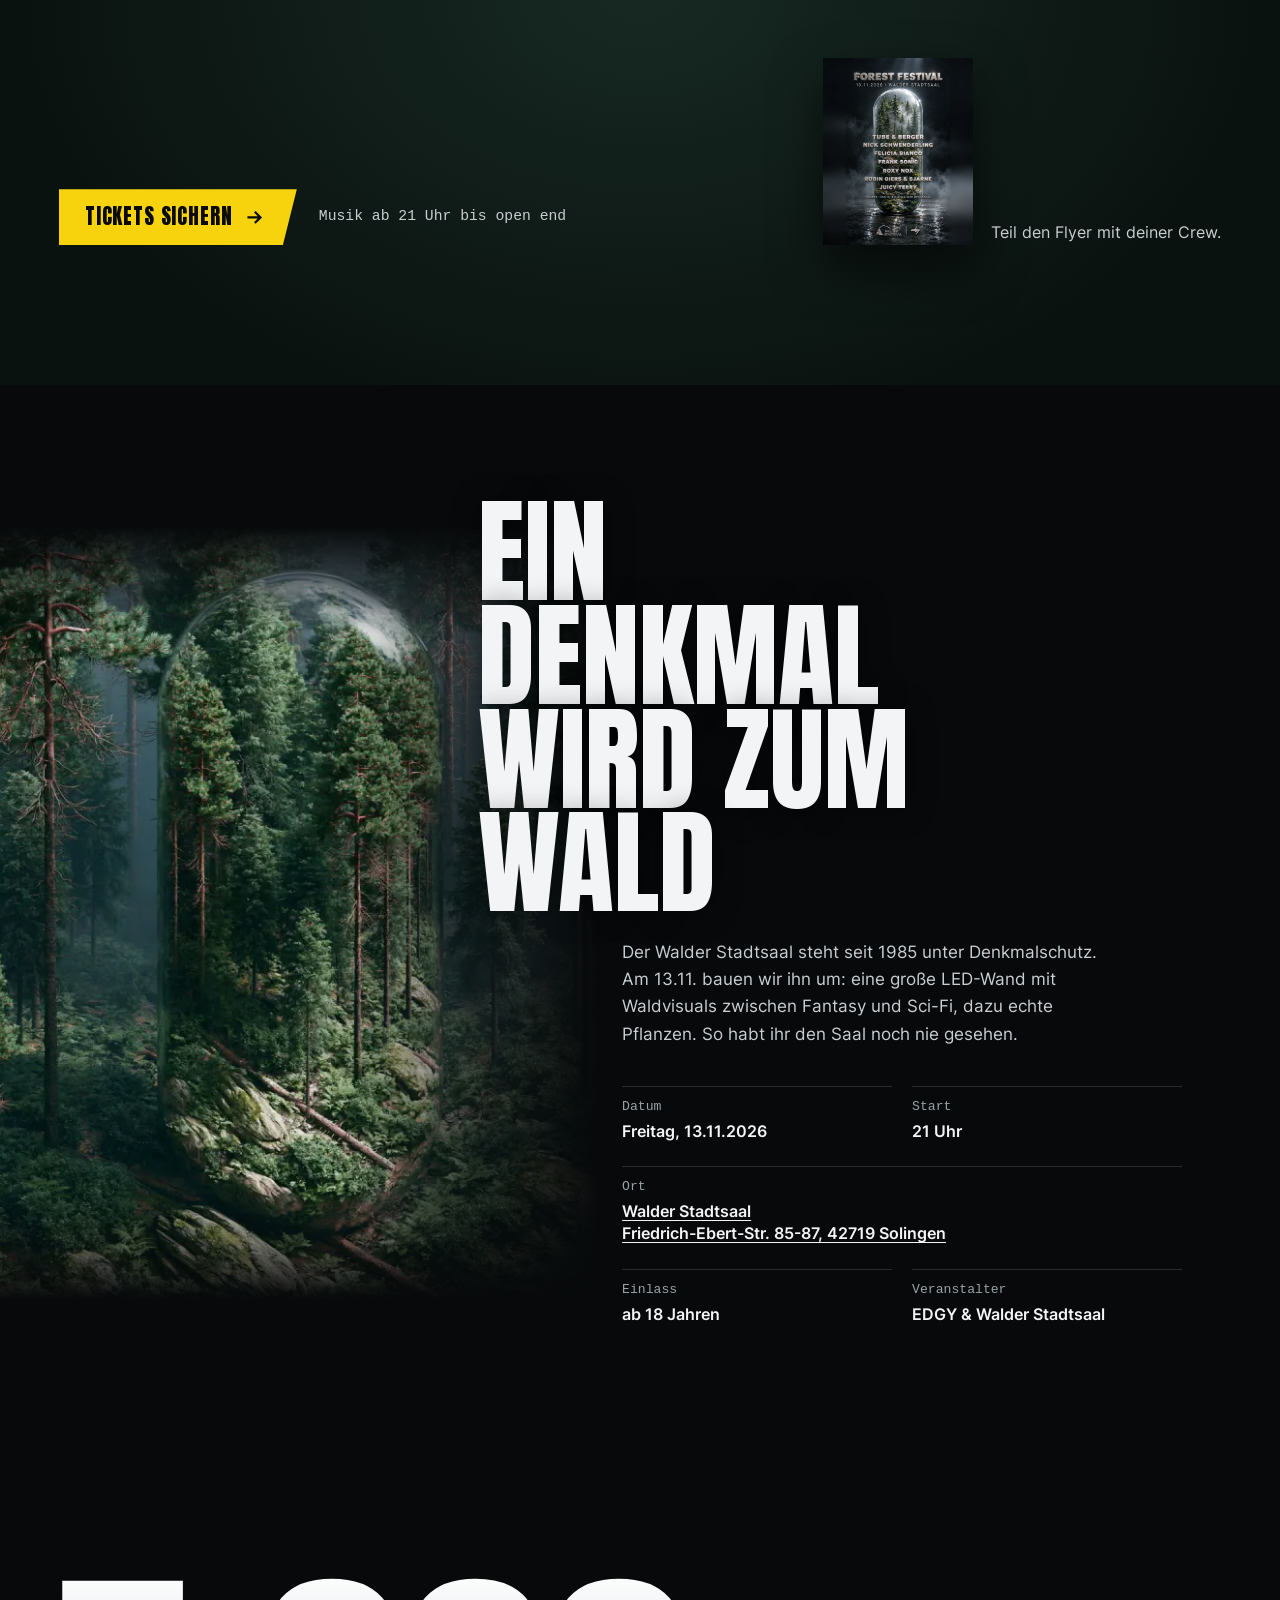
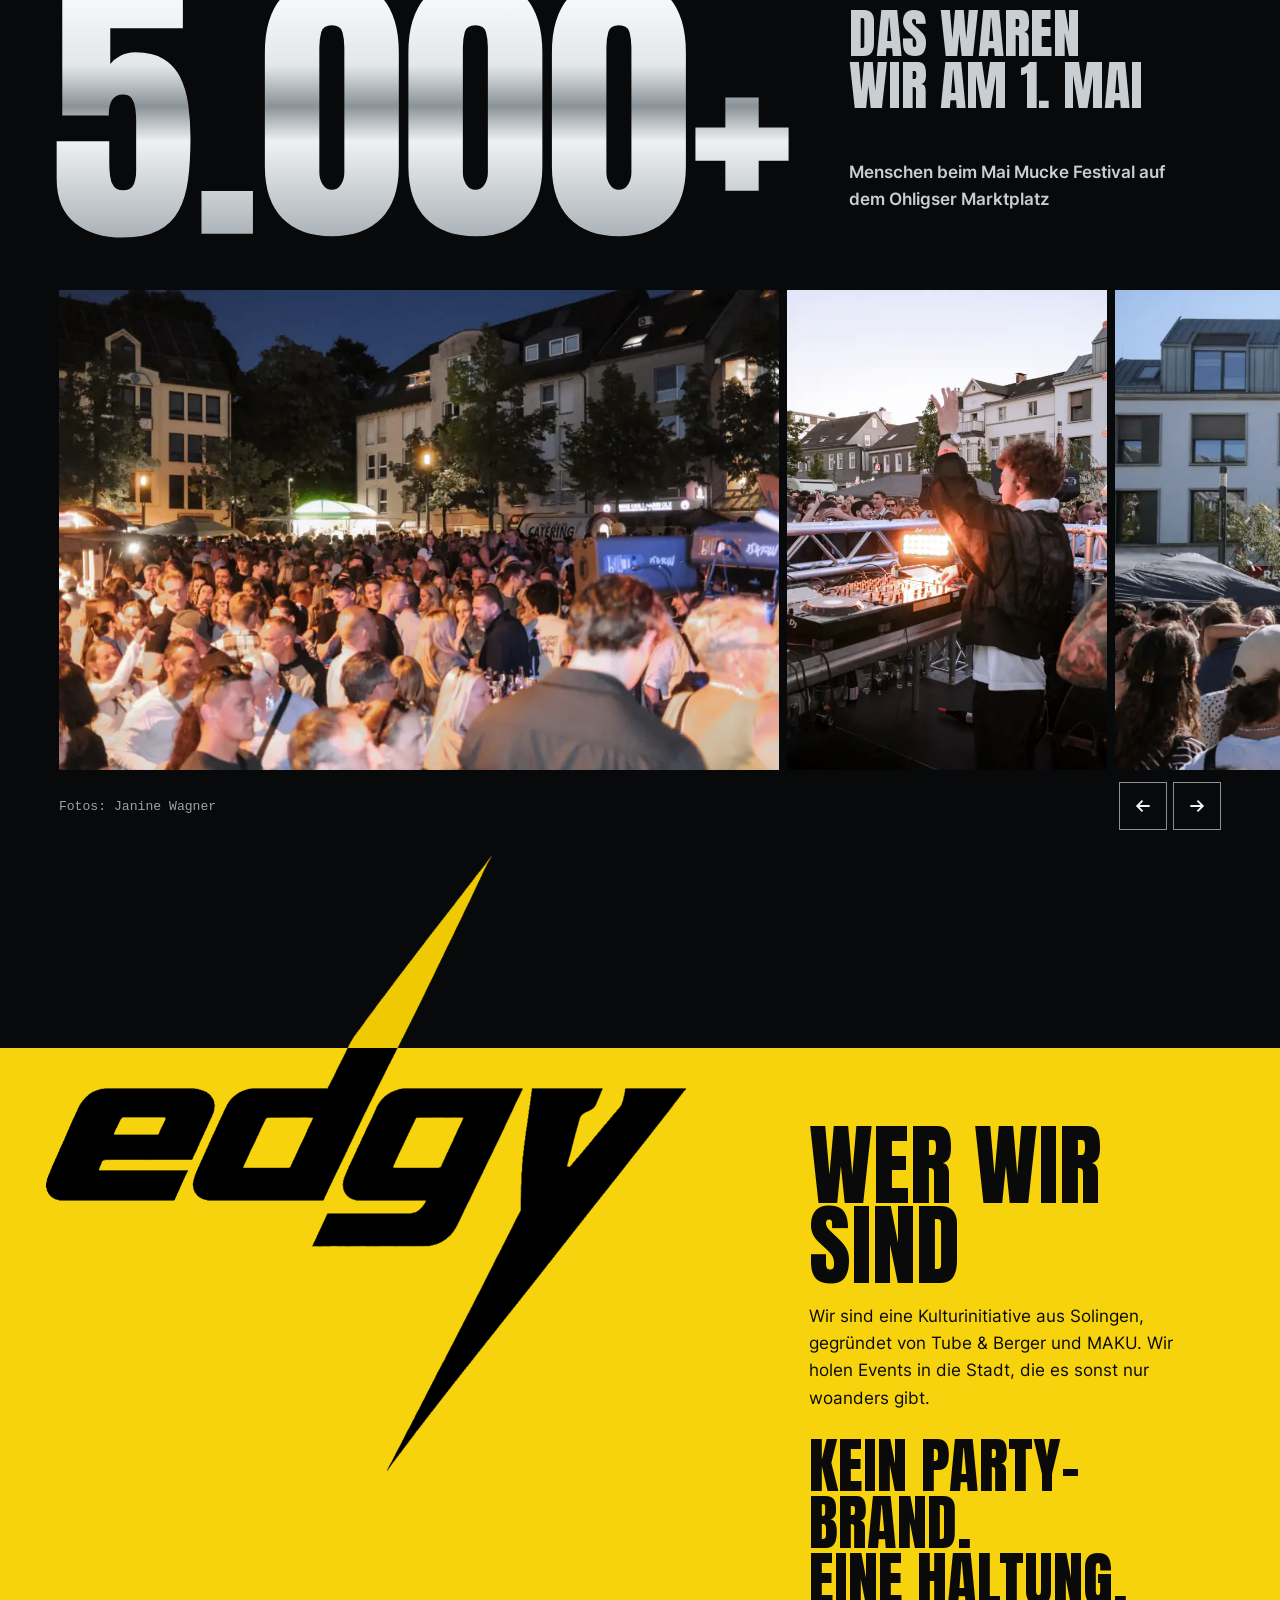
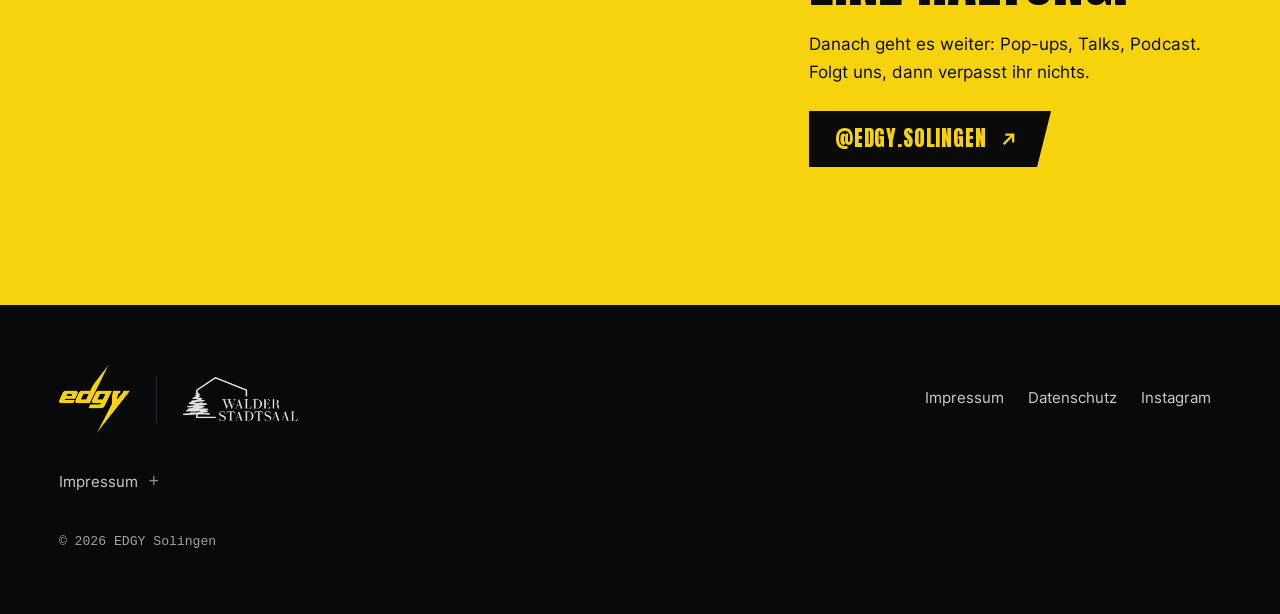
==== commit acb6aec1: "Test: Redesign (Plakat-Look, großes EDGY-Logo, Kapsel-Line-up)" ====
--- a/test-neu/index.html
+++ b/test-neu/index.html
@@ -19,6 +19,7 @@
 <meta property="og:url" content="https://edgykultur.de/">
 <meta name="twitter:card" content="summary_large_image">
 <link rel="preload" href="fonts/archivo-black.woff2" as="font" type="font/woff2" crossorigin>
+<link rel="preload" href="fonts/anton-regular.woff2" as="font" type="font/woff2" crossorigin>
 <link rel="preload" as="image" href="img/forest-hero-m.webp" media="(max-width: 800px)">
 <link rel="preload" as="image" type="image/webp" imagesrcset="img/forest-hero-d-1920.webp 1920w, img/forest-hero-d-3200.webp 3200w" imagesizes="100vw" media="(min-width: 801px)">
 <script type="application/ld+json">
@@ -34,148 +35,322 @@
 "organizer":[{"@type":"Organization","name":"EDGY","url":"https://edgykultur.de"},{"@type":"Organization","name":"Walder Stadtsaal","url":"https://www.walder-stadtsaal.de"}],
 "offers":{"@type":"Offer","url":"https://www.eventim.de/event/forest-festival-walder-stadtsaal-walder-stadtsaal-22087939/","priceCurrency":"EUR","availability":"https://schema.org/InStock"}}
 </script>
+<script>document.documentElement.className+=' js';</script>
 <style>
+/* Schriften: alle selbst gehostet, alle unter SIL Open Font License */
+@font-face{font-family:Anton;src:url(fonts/anton-regular.woff2) format("woff2");font-weight:400;font-display:swap}
 @font-face{font-family:"Archivo Black";src:url(fonts/archivo-black.woff2) format("woff2");font-weight:400;font-display:swap}
 @font-face{font-family:Inter;src:url(fonts/inter-400.woff2) format("woff2");font-weight:400;font-display:swap}
 @font-face{font-family:Inter;src:url(fonts/inter-600.woff2) format("woff2");font-weight:600;font-display:swap}
 :root{
-  --bg:#07090A;--forest-900:#0B1411;--forest-700:#13241D;--moss:#2E4A3C;--glow:#7FE0C2;
-  --silver-100:#F2F4F5;--silver-300:#C9CED2;--silver-500:#8A9196;
-  --text:#E8ECEE;--muted:#9AA3A8;--line:rgba(201,206,210,.16);
-  --edgy:#F6D30C;--edgy-ink:#0A0A0A;
-  --display:"Archivo Black",Impact,"Arial Black",sans-serif;
+  --bg:#07090A;--bg2:#0A120F;--moss:#13241D;--ink:#0A0A0A;
+  --edgy:#F6D30C;--glow:#7FE0C2;
+  --s100:#F2F4F5;--s300:#C9CED2;--s500:#8A9196;
+  --text:#E8ECEE;--muted:#9AA3A8;--line:rgba(201,206,210,.18);
+  --poster:Anton,Impact,"Arial Narrow Bold","Arial Narrow",sans-serif;
+  --wide:"Archivo Black","Arial Black",Impact,sans-serif;
   --body:Inter,system-ui,-apple-system,"Segoe UI",Roboto,sans-serif;
-  --gutter:clamp(18px,5vw,48px);--max:1120px;
+  --mono:ui-monospace,"SF Mono",SFMono-Regular,Menlo,Consolas,"Roboto Mono","Liberation Mono",monospace;
+  --g:clamp(18px,4.6vw,64px);
+  --col:clamp(16px,1.8vw,28px);
+  --chrome:linear-gradient(180deg,#ffffff 0%,#e3e7e9 36%,#8b9398 51%,#eef1f2 64%,#aab1b6 100%);
+  --ease:cubic-bezier(.2,.7,.2,1);
 }
 *{box-sizing:border-box;margin:0;padding:0}
-html{scroll-behavior:smooth;-webkit-text-size-adjust:100%}
-body{background:var(--bg);color:var(--text);font:400 1rem/1.6 var(--body);-webkit-font-smoothing:antialiased;overflow-x:hidden}
+html{-webkit-text-size-adjust:100%;scroll-padding-top:76px}
+@media (prefers-reduced-motion:no-preference){html{scroll-behavior:smooth}}
+body{background:var(--bg);color:var(--text);font:400 1.0625rem/1.6 var(--body);-webkit-font-smoothing:antialiased;overflow-x:hidden}
 img{display:block;max-width:100%;height:auto}
 a{color:inherit}
-.wrap{max-width:var(--max);margin:0 auto;padding:0 var(--gutter)}
-.label{font:600 .75rem/1.2 var(--body);letter-spacing:.18em;text-transform:uppercase;color:var(--silver-300)}
-.silver{background:linear-gradient(100deg,#9aa1a6 0%,#f4f6f7 22%,#b9bfc3 38%,#ffffff 50%,#a9b0b4 64%,#eef1f2 82%,#8f969b 100%);background-size:250% 100%;-webkit-background-clip:text;background-clip:text;color:transparent;animation:sheen 9s ease-in-out infinite}
-@keyframes sheen{0%,100%{background-position:0% 50%}50%{background-position:100% 50%}}
-h2{font:400 clamp(1.9rem,7vw,3.2rem)/1.02 var(--display);letter-spacing:.01em;text-transform:uppercase;margin:.5rem 0 1.25rem}
-section{padding:clamp(72px,12vw,128px) 0;position:relative}
-p+p{margin-top:1em}
-.btn{display:inline-flex;align-items:center;justify-content:center;gap:.5em;min-height:52px;padding:0 1.6em;border-radius:999px;font:600 1rem/1 var(--body);text-decoration:none;transition:transform .2s,box-shadow .2s,background .2s}
-.btn-primary{background:var(--edgy);color:var(--edgy-ink);box-shadow:0 8px 28px rgba(246,211,12,.18)}
-.btn-primary:hover{transform:translateY(-2px);box-shadow:0 12px 36px rgba(246,211,12,.28)}
-.btn-ghost{border:1px solid var(--silver-500);color:var(--silver-100)}
-.btn-ghost:hover{border-color:var(--silver-100);background:rgba(255,255,255,.05)}
-:focus-visible{outline:2px solid var(--edgy);outline-offset:3px}
-
-/* NAV */
-.nav{position:fixed;inset:0 0 auto 0;z-index:20;display:flex;align-items:center;justify-content:space-between;padding:14px var(--gutter);transition:background .3s,backdrop-filter .3s}
-.nav.solid{background:rgba(7,9,10,.78);backdrop-filter:blur(10px);-webkit-backdrop-filter:blur(10px);border-bottom:1px solid var(--line)}
-.nav img{height:clamp(30px,3.2vw,42px);width:auto}
-.nav a.tix{font:600 .85rem/1 var(--body);text-decoration:none;padding:.7em 1.1em;border:1px solid var(--silver-500);border-radius:999px}
+b,strong{font-weight:600}
+:focus-visible{outline:3px solid var(--glow);outline-offset:3px}
+.nw{white-space:nowrap;font-weight:inherit}
+
+/* Chrom-Schrift wie auf dem Plakat */
+.chrome{color:var(--s100)}
+@supports ((-webkit-background-clip:text) or (background-clip:text)){
+  .chrome{background:linear-gradient(105deg,transparent 42%,rgba(255,255,255,.95) 50%,transparent 58%) 130% 0/250% 100% no-repeat,var(--chrome);-webkit-background-clip:text;background-clip:text;color:transparent;-webkit-text-fill-color:transparent;-webkit-box-decoration-break:clone;box-decoration-break:clone}
+}
+@keyframes sheen{0%,62%{background-position:130% 0,0 0}100%{background-position:-30% 0,0 0}}
+
+/* Buttons: kantig, rechts schräg angeschnitten wie der EDGY-Blitz */
+.btn{position:relative;isolation:isolate;display:inline-flex;align-items:center;justify-content:center;gap:.55em;min-height:56px;padding:0 1.55em 0 1.25em;font:400 1.3rem/1 var(--poster);text-transform:uppercase;letter-spacing:.04em;text-decoration:none;color:var(--ink);transition:transform .2s var(--ease)}
+.btn::before{content:"";position:absolute;inset:0;z-index:-1;background:var(--edgy);clip-path:polygon(0 0,100% 0,calc(100% - 14px) 100%,0 100%);transition:background .2s}
+.btn svg{width:1em;height:1em;flex:none}
+.btn:hover{transform:translateX(3px)}
+.btn:hover::before{background:#FFE34D}
+.btn-s::before{background:var(--s100)}
+.btn-s:hover::before{background:#fff}
+.btn-ink{color:var(--edgy)}
+.btn-ink::before{background:var(--ink)}
+.btn-ink:hover::before{background:#222}
+.btn-sm{min-height:44px;font-size:1.1rem;padding:0 1.15em 0 .9em}
+.btn-sm::before{clip-path:polygon(0 0,100% 0,calc(100% - 10px) 100%,0 100%)}
+
+/* NAV: großes Logo oben, schrumpft beim Scrollen zur Marke */
+.nav{position:fixed;inset:0 0 auto 0;z-index:40;display:flex;align-items:flex-start;justify-content:space-between;gap:12px;padding:14px var(--g) 10px;transition:background .35s,padding .35s,box-shadow .35s}
+.brand{display:block;line-height:0}
+.brand img{height:clamp(84px,24vw,96px);width:auto;transition:height .4s var(--ease);filter:drop-shadow(0 4px 18px rgba(0,0,0,.45))}
+.menu{display:flex;align-items:center;gap:2px;padding-top:4px}
+.menu a:not(.btn){display:inline-flex;align-items:center;min-height:44px;min-width:44px;justify-content:center;padding:0 9px;font:600 .95rem/1 var(--body);text-decoration:none;color:var(--s100);text-shadow:0 1px 10px rgba(0,0,0,.6)}
+.menu a:not(.btn):hover{color:var(--edgy)}
+.menu .btn{margin-left:6px}
+.menu a{white-space:nowrap}
+.dt-only{display:none}
+@media (min-width:1000px){.dt-only{display:inline}}
+@media (max-width:359px){.menu a[href="#ort"]{display:none}.brand img{height:76px}}
+.nav.solid{background:rgba(7,9,10,.88);-webkit-backdrop-filter:blur(10px);backdrop-filter:blur(10px);align-items:center;padding-top:6px;padding-bottom:6px;box-shadow:0 1px 0 var(--line)}
+.nav.solid .brand img{height:46px}
+.nav.solid .menu{padding-top:0}
 
 /* HERO */
-.hero{min-height:100svh;display:flex;align-items:flex-end;padding:0 0 clamp(48px,9vh,96px);overflow:hidden;isolation:isolate}
-.hero picture,.hero picture img{position:absolute;inset:0;width:100%;height:100%;object-fit:cover;z-index:-2}
-.hero picture img{animation:kb 2.4s cubic-bezier(.2,.7,.2,1) both}
-@keyframes kb{from{transform:scale(1.07)}to{transform:scale(1)}}
-.hero::after{content:"";position:absolute;inset:0;z-index:-1;background:linear-gradient(to bottom,rgba(7,9,10,.55) 0%,rgba(7,9,10,0) 22%,rgba(7,9,10,0) 40%,rgba(7,9,10,.82) 72%,var(--bg) 100%)}
-.hero h1{font:400 clamp(3rem,13.5vw,7.4rem)/.9 var(--display);letter-spacing:-.005em;text-transform:uppercase;margin:.9rem 0 1.1rem}
-.hero .meta{font:600 clamp(1.05rem,4.2vw,1.35rem)/1.35 var(--body);color:var(--silver-100)}
-.nw{white-space:nowrap;font-weight:inherit}
-.hero .meta span{color:var(--silver-500);padding:0 .35em}
-.hero .lead{color:var(--silver-300);max-width:30ch;margin:.7rem 0 1.8rem;font-size:1.05rem}
-.hero .note{margin-top:.9rem;font-size:.85rem;color:var(--muted)}
-.hero .note b{color:var(--silver-100);font-weight:600}
-.fireflies{position:absolute;inset:0;z-index:-1;pointer-events:none}
-.fireflies i{position:absolute;width:5px;height:5px;border-radius:50%;background:radial-gradient(circle,#effff9 0%,var(--glow) 45%,rgba(127,224,194,0) 75%);box-shadow:0 0 14px 4px rgba(127,224,194,.55);opacity:0;animation:fly var(--d,9s) ease-in-out calc(var(--w,0s)*-1) infinite}
+.hero{position:relative;min-height:100vh;min-height:100svh;display:flex;align-items:flex-end;isolation:isolate;overflow:hidden;padding:150px 0 clamp(30px,5.5vh,64px)}
+.hero picture,.hero picture img{position:absolute;inset:0;width:100%;height:100%;object-fit:cover;z-index:-3}
+.hero picture img{animation:kb 2.6s var(--ease) both}
+@keyframes kb{from{transform:scale(1.08)}to{transform:scale(1)}}
+.hero::after{content:"";position:absolute;inset:0;z-index:-1;background:linear-gradient(180deg,rgba(7,9,10,.62) 0%,rgba(7,9,10,0) 20%,rgba(7,9,10,0) 30%,rgba(7,9,10,.5) 46%,rgba(7,9,10,.84) 64%,rgba(7,9,10,.95) 82%,var(--bg) 100%)}
+.hero-in{position:relative;width:100%;padding:0 var(--g);display:grid;gap:22px}
+.kicker{font:500 .9rem/1.3 var(--mono);color:var(--s100);letter-spacing:0;text-shadow:0 1px 12px rgba(0,0,0,.8)}
+.wordmark{font:400 clamp(3.3rem,15.6vw,11rem)/.86 var(--wide);text-transform:uppercase;letter-spacing:-.012em;margin-top:.45rem;filter:drop-shadow(0 3px 0 rgba(0,0,0,.4))}
+.wordmark .l{display:block;overflow:hidden;padding:.05em 0 .04em}
+.wordmark .l>span{display:inline-block;animation:rise 1.15s var(--ease) both,sheen 9s ease-in-out 1.6s infinite}
+.wordmark .l+.l>span{animation-delay:.12s,2.2s}
+@keyframes rise{from{transform:translateY(108%)}to{transform:none}}
+.meta{font:600 1.05rem/1.4 var(--body);color:var(--s100)}
+.meta .date{display:block;font:400 clamp(2.5rem,11.6vw,4.4rem)/.95 var(--poster);letter-spacing:.01em;margin-bottom:.32rem}
+.meta>span{color:var(--s500);padding:0 .3em}
+.meta>span:first-of-type{display:none}
+.lead{color:var(--s300);max-width:32ch;margin-top:.65rem}
+.cta-row{display:flex;flex-wrap:wrap;align-items:center;gap:12px 18px;margin-top:1.3rem}
+.note{font-size:.92rem;color:var(--s300)}
+.note b{color:var(--s100)}
+@media (min-width:1000px){
+  .brand img{height:clamp(110px,9.2vw,140px)}
+  .menu a:not(.btn){font-size:1rem;padding:0 14px}
+  .hero{padding-bottom:clamp(40px,7vh,84px)}
+  .hero-in{grid-template-columns:repeat(12,1fr);column-gap:var(--col);align-items:end}
+  .hero-title{grid-column:1/9}
+  .hero-info{grid-column:9/13;padding-bottom:.6rem}
+  .wordmark{font-size:min(10.4vw,12rem)}
+  .hero::after{background:linear-gradient(180deg,rgba(7,9,10,.6) 0%,rgba(7,9,10,0) 22%,rgba(7,9,10,0) 42%,rgba(7,9,10,.72) 70%,var(--bg) 100%),linear-gradient(90deg,rgba(7,9,10,0) 55%,rgba(7,9,10,.55) 100%)}
+}
+
+/* Glühwürmchen: 44 Stück, grün und ein paar violette wie die Kampagnenlichter */
+.fireflies{position:absolute;inset:0;z-index:-2;pointer-events:none}
+.fireflies i{--ff:#7FE0C2;--ffg:rgba(127,224,194,.55);position:absolute;width:5px;height:5px;border-radius:50%;background:radial-gradient(circle,#f4fffb 0%,var(--ff) 48%,rgba(127,224,194,0) 74%);box-shadow:0 0 12px 3px var(--ffg);opacity:0;animation:fly var(--d,9s) ease-in-out calc(var(--w,0s)*-1) infinite;will-change:transform,opacity}
+.fireflies i::before{content:"";position:absolute;inset:-9px;border-radius:50%;background:radial-gradient(circle,var(--ffg) 0%,rgba(0,0,0,0) 68%);animation:blink calc(var(--d,9s)*.29) ease-in-out calc(var(--w,0s)*-1) infinite alternate}
 .fireflies i:nth-child(3n){width:7px;height:7px}
 .fireflies i:nth-child(4n+1){width:3px;height:3px}
-@keyframes fly{0%{opacity:0;transform:translate(0,0)}15%{opacity:1}50%{opacity:.6;transform:translate(var(--x,20px),var(--y,-40px))}80%{opacity:.95}100%{opacity:0;transform:translate(calc(var(--x,20px)*1.6),calc(var(--y,-40px)*1.8))}}
+.fireflies i:nth-child(7n+3){--ff:#DCCFFF;--ffg:rgba(185,162,255,.6)}
+.fireflies i:nth-child(11n+5){width:11px;height:11px;filter:blur(2px)}
+@keyframes fly{
+  0%{opacity:0;transform:translate3d(0,0,0)}
+  14%{opacity:1}
+  34%{transform:translate3d(calc(var(--x,20px)*.7),calc(var(--y,-40px)*.35),0)}
+  52%{opacity:.55;transform:translate3d(calc(var(--x,20px)*-.25),calc(var(--y,-40px)*.85),0)}
+  78%{opacity:.95;transform:translate3d(calc(var(--x,20px)*1.05),calc(var(--y,-40px)*1.35),0)}
+  100%{opacity:0;transform:translate3d(calc(var(--x,20px)*1.6),calc(var(--y,-40px)*1.8),0)}}
+@keyframes blink{from{opacity:.2;transform:scale(.6)}to{opacity:1;transform:scale(1.3)}}
+
+/* große Zahlen als Grafik */
+.big{font-family:var(--poster);font-weight:400;line-height:.84;letter-spacing:-.005em;padding:.06em 0 .02em;white-space:nowrap}
+.js .wipe{clip-path:inset(-25% 100% -25% 0);transition:clip-path 1.25s cubic-bezier(.7,0,.2,1)}
+.js .wipe.in{clip-path:inset(-25% -5% -25% 0)}
+.wipe.in.chrome{animation:sheen 2.4s ease-out .5s 1 both}
+.js .rise{opacity:0;transform:translateY(34px);transition:opacity 1s var(--ease),transform 1s var(--ease)}
+@media (min-width:1100px){.js .rise{transition-delay:calc(var(--i,0)*90ms)}}
+.js .rise.in{opacity:1;transform:none}
 
 /* TICKETS */
-.tickets{background:linear-gradient(to bottom,var(--bg),var(--forest-900))}
-.cards{display:grid;gap:16px;grid-template-columns:1fr}
-.card{border:1px solid var(--line);border-radius:18px;padding:24px;background:rgba(19,36,29,.35);display:flex;flex-direction:column;gap:.5rem}
-.card.active{border-color:var(--silver-300);box-shadow:inset 0 0 0 1px rgba(242,244,245,.08),0 20px 50px rgba(0,0,0,.35)}
-.card h3{font:400 1.45rem/1.1 var(--display);text-transform:uppercase}
-.card .price{font:400 2.4rem/1 var(--display);color:var(--silver-100)}
-.card .small{color:var(--muted);font-size:.9rem}
-.card .btn{margin-top:auto;align-self:flex-start}
-.card.gone{opacity:.55}
-.card.gone h3{text-decoration:line-through;text-decoration-thickness:2px}
-.tix-info{margin-top:22px;color:var(--silver-300);font-size:.95rem}
-.tix-info a{color:var(--silver-100)}
-@media(min-width:760px){.cards{grid-template-columns:1.1fr 1fr .8fr}}
-
-/* LINEUP */
-.lineup{background:var(--forest-900)}
-.lineup .grid{display:grid;gap:40px}
-.lineup .intro{color:var(--silver-300);max-width:56ch;margin-bottom:28px}
-.acts{list-style:none;border-top:1px solid var(--line)}
-.acts li{display:flex;flex-wrap:wrap;align-items:baseline;justify-content:space-between;gap:.2rem 1rem;padding:16px 0;border-bottom:1px solid var(--line)}
-.acts .name{font:400 clamp(1.3rem,5.6vw,2rem)/1.05 var(--display);text-transform:uppercase;letter-spacing:.02em;color:var(--silver-100)}
-.acts .tag{font-size:.82rem;color:var(--muted)}
-.acts li.head .tag{color:var(--silver-300)}
-.flyer{border-radius:14px;overflow:hidden;border:1px solid var(--line);box-shadow:0 30px 80px rgba(0,0,0,.5)}
-.flyer-cap{margin-top:12px;font-size:.85rem;color:var(--muted)}
-.after-cta{margin-top:32px;display:flex;flex-wrap:wrap;align-items:center;gap:14px 20px}
-@media(min-width:900px){.lineup .grid{grid-template-columns:1.2fr .8fr;align-items:start}}
+.tickets{position:relative;overflow:hidden;padding:clamp(24px,5vw,56px) 0 clamp(56px,10vw,150px);background:linear-gradient(180deg,var(--bg) 0%,var(--bg2) 100%)}
+.tix-date{font-size:clamp(6.5rem,46vw,27rem);padding-left:calc(var(--g) - .03em);margin-bottom:clamp(8px,2vw,24px)}
+.tix{padding:0 var(--g);display:grid;gap:clamp(24px,4vw,40px)}
+.tix-h{font:400 clamp(2.8rem,13vw,8rem)/.9 var(--poster);text-transform:uppercase;color:var(--s100)}
+.tier{display:grid;gap:12px;padding:30px 0 34px;border-top:1px solid var(--line)}
+.kick{font:500 .9rem/1.3 var(--mono);color:var(--s300)}
+.live{display:inline-block;width:9px;height:9px;border-radius:50%;background:var(--glow);margin-right:.65em;vertical-align:.05em;box-shadow:0 0 0 0 rgba(127,224,194,.55);animation:pulse 2.2s ease-out infinite}
+@keyframes pulse{0%{box-shadow:0 0 0 0 rgba(127,224,194,.55)}80%,100%{box-shadow:0 0 0 12px rgba(127,224,194,0)}}
+.tier h3{font:400 clamp(3.6rem,17vw,7rem)/.88 var(--poster);text-transform:uppercase;color:var(--s100)}
+.tier .small{color:var(--s300);max-width:38ch}
+.tier .btn{margin-top:10px}
+.tier-crew h3{font-size:clamp(2.2rem,9vw,3.4rem);white-space:nowrap}
+.price{font-size:clamp(6rem,30vw,11rem);order:-1;margin:-.08em 0 -.04em;word-spacing:-.12em}
+.tier-gone{display:flex;flex-wrap:wrap;align-items:baseline;gap:6px 16px;padding-bottom:0}
+.tier-gone h3{font-size:clamp(1.9rem,7vw,2.6rem);color:var(--s500);text-decoration:line-through;text-decoration-thickness:3px}
+.tier-gone .kick,.tier-gone .small{color:var(--muted)}
+.tix-info{color:var(--s300);max-width:52ch}
+.tix-info a{color:var(--s100);text-underline-offset:3px}
+@media (max-width:999px){.tier-now .btn,.tier-crew .btn{width:100%;max-width:440px}}
+@media (min-width:1000px){
+  .tix-date{text-align:right;padding:0;margin-right:-.05em;font-size:min(31vw,27rem)}
+  .tix-h span{display:block}
+  .tix{grid-template-columns:repeat(12,1fr);column-gap:var(--col);align-items:start}
+  .tix-h{grid-column:1/5;position:sticky;top:110px}
+  .tiers{grid-column:5/13}
+  .tix-info{grid-column:5/13}
+  .tier-now{grid-template-columns:1fr auto;column-gap:32px;align-items:end}
+  .tier-now>*{grid-column:1}
+  .tier-now .btn{grid-column:2;grid-row:1/5;align-self:end}
+  .tier-crew{grid-template-columns:auto 1fr auto;column-gap:clamp(24px,3vw,48px);align-items:end}
+  .tier-crew .price{grid-column:1;grid-row:1/5;align-self:end;margin:0;font-size:clamp(6rem,8.6vw,9.5rem)}
+  .tier-crew>*:not(.price):not(.btn){grid-column:2}
+  .tier-crew .btn{grid-column:3;grid-row:1/5;align-self:end}
+}
+
+/* LINE-UP: sieben Kapseln, alle gleich groß, Reihenfolge wie auf dem Plakat */
+.lineup{position:relative;overflow:hidden;padding:clamp(64px,11vw,150px) 0 clamp(80px,11vw,140px);background:radial-gradient(70% 42% at 50% 74%,rgba(127,224,194,.11),rgba(0,0,0,0) 70%),radial-gradient(42% 30% at 88% 26%,rgba(185,162,255,.10),rgba(0,0,0,0) 70%),var(--bg2)}
+.lu-top{padding:0 var(--g);display:grid;gap:26px;margin-bottom:clamp(40px,6vw,80px)}
+.lu-h{display:flex;align-items:flex-end;gap:.1em;font:400 clamp(2.9rem,12.6vw,6.6rem)/.88 var(--poster);text-transform:uppercase;color:var(--s100)}
+.lu-7{font-size:2.75em;line-height:.8;padding:.06em .02em 0 0}
+.lu-t{display:block;padding-bottom:.04em}
+.lu-t span{display:block}
+.intro{color:var(--s300);font-size:clamp(1.05rem,1.25vw,1.2rem);line-height:1.62;max-width:44ch}
+.acts{list-style:none;display:grid;grid-auto-flow:column;grid-auto-columns:clamp(136px,38vw,250px);gap:14px;overflow-x:auto;overscroll-behavior-x:contain;scroll-snap-type:x mandatory;padding:8px var(--g) 22px;scroll-padding-inline:var(--g);scrollbar-width:none}
+.acts::-webkit-scrollbar{display:none}
+.acts li{scroll-snap-align:start;display:flex;flex-direction:column;align-items:center;gap:16px}
+.acts picture{position:relative;display:block;width:100%}
+.acts picture::after{content:"";position:absolute;left:6%;right:6%;bottom:-14px;height:26px;border-radius:50%;background:radial-gradient(closest-side,rgba(127,224,194,.32),rgba(127,224,194,0));z-index:-1}
+.acts img{width:100%;height:auto;transition:transform .5s var(--ease),filter .5s}
+.name{font:400 clamp(1.2rem,5.3vw,1.65rem)/1.04 var(--poster);text-transform:uppercase;letter-spacing:.025em;color:var(--s100);text-align:center;text-wrap:balance}
+.shelf-bar{position:relative;height:2px;margin:4px var(--g) 0;background:rgba(242,244,245,.14)}
+.shelf-bar i{position:absolute;top:0;bottom:0;left:calc(var(--x,0)*100%);width:calc(var(--w,.3)*100%);background:var(--s100);transition:left .1s linear}
+.lu-foot{padding:0 var(--g);margin-top:clamp(40px,6vw,80px);display:grid;gap:36px}
+.after-cta{display:flex;flex-wrap:wrap;align-items:center;gap:14px 22px}
+.after-cta span{font:500 .92rem/1.35 var(--mono);color:var(--s300)}
+.flyer{display:grid;grid-template-columns:clamp(110px,32vw,150px) 1fr;gap:18px;align-items:end;max-width:420px}
+.flyer a{display:block;line-height:0}
+.flyer img{box-shadow:0 22px 50px rgba(0,0,0,.6)}
+.flyer figcaption{font-size:.98rem;color:var(--s300);line-height:1.45}
+@media (min-width:700px){.acts{grid-auto-columns:clamp(150px,27vw,230px)}}
+@media (min-width:1000px){
+  .lu-top{grid-template-columns:repeat(12,1fr);column-gap:var(--col);align-items:end}
+  .lu-h{grid-column:1/7}
+  .intro{grid-column:8/12;padding-bottom:.4rem}
+  .lu-foot{grid-template-columns:1fr auto;align-items:end}
+}
+@media (min-width:1100px){
+  .acts{grid-auto-flow:row;grid-template-columns:repeat(7,1fr);overflow:visible;scroll-snap-type:none;gap:clamp(12px,1.5vw,26px)}
+  .acts li:nth-child(even){margin-top:clamp(28px,3.4vw,56px)}
+  .shelf-bar{display:none}
+  .acts li:hover img{transform:translateY(-8px);filter:brightness(1.08)}
+}
 
 /* ORT */
-.ort{background:linear-gradient(to bottom,var(--forest-900),var(--bg))}
-.ort .grid{display:grid;gap:32px}
-.ort .img{border-radius:18px;overflow:hidden;aspect-ratio:4/5;border:1px solid var(--line)}
-.ort .img img{width:100%;height:100%;object-fit:cover}
-.facts{list-style:none;margin-top:28px;display:grid;gap:0;border-top:1px solid var(--line)}
-.facts li{display:grid;grid-template-columns:7.5rem 1fr;gap:1rem;padding:13px 0;border-bottom:1px solid var(--line);font-size:.97rem}
-.facts li span:first-child{color:var(--muted)}
-.facts a{color:var(--silver-100)}
-@media(min-width:900px){.ort .grid{grid-template-columns:1fr 1fr;align-items:center;gap:64px}}
-
-/* EDGY / MAI MUCKE */
-.edgy{background:var(--bg);border-top:1px solid var(--line)}
-.edgy .label{color:var(--edgy)}
-.edgy .big{font:400 clamp(2.6rem,11vw,5rem)/1 var(--display);color:var(--text)}
-.edgy .big small{display:block;font:600 1rem/1.4 var(--body);color:var(--muted);margin-top:.4rem;text-transform:none;letter-spacing:0}
-.strip{display:flex;gap:12px;overflow-x:auto;scroll-snap-type:x mandatory;padding:28px var(--gutter) 8px;margin:0 calc(var(--gutter)*-1);scrollbar-width:none}
+.ort{position:relative;overflow:hidden;background:var(--bg)}
+.ort-img{position:relative;aspect-ratio:1/1}
+.ort-img img{width:100%;height:100%;object-fit:cover}
+.ort-img::after{content:"";position:absolute;inset:0;background:linear-gradient(180deg,rgba(7,9,10,0) 40%,rgba(7,9,10,.72) 76%,var(--bg) 100%)}
+.ort-txt{position:relative;z-index:1;padding:0 var(--g) clamp(80px,12vw,140px);margin-top:-7.2rem}
+.ort h2{font:400 clamp(3rem,13.6vw,7.2rem)/.9 var(--poster);text-transform:uppercase;color:var(--s100);max-width:8.5ch;text-shadow:0 2px 30px rgba(0,0,0,.45)}
+.ort-txt>p{color:var(--s300);max-width:46ch;margin-top:24px}
+.facts{margin-top:38px;display:grid;grid-template-columns:1fr 1fr;gap:24px 20px;max-width:560px}
+.facts div{display:flex;flex-direction:column;gap:5px;padding-top:12px;border-top:1px solid var(--line)}
+.facts dt{font:500 .82rem/1.2 var(--mono);color:var(--muted)}
+.facts dd{font:600 1.02rem/1.38 var(--body);color:var(--s100)}
+.facts dd a{text-underline-offset:3px}
+.facts .wide{grid-column:1/-1}
+@media (min-width:1000px){
+  .ort{display:grid;grid-template-columns:repeat(12,1fr);column-gap:var(--col);align-items:center;padding:clamp(90px,9vw,150px) var(--g) clamp(90px,9vw,150px) 0}
+  .ort-img{grid-column:1/7;aspect-ratio:auto;height:min(86vh,820px)}
+  .ort-img::after{background:linear-gradient(90deg,rgba(7,9,10,0) 55%,var(--bg) 100%),linear-gradient(180deg,var(--bg) 0%,rgba(7,9,10,0) 14%,rgba(7,9,10,0) 86%,var(--bg) 100%)}
+  .ort-txt{grid-column:7/13;margin:0;padding:0 0 0 0}
+  .ort h2{margin-left:-24%;max-width:9ch}
+}
+
+/* MAI MUCKE */
+.mm{position:relative;overflow:hidden;background:var(--bg);padding:clamp(70px,10vw,130px) 0 clamp(130px,17vw,240px)}
+.mm-head{padding:0 var(--g);display:grid;gap:8px}
+.mm-h{font:400 clamp(1.7rem,7.4vw,3.4rem)/.95 var(--poster);text-transform:uppercase;color:var(--s300)}
+.mm-num{font-size:clamp(5.8rem,35.5vw,21rem);margin-left:-.03em}
+.mm-cap{color:var(--s300);font-weight:600;max-width:30ch}
+.strip{display:flex;gap:8px;overflow-x:auto;overscroll-behavior-x:contain;scroll-snap-type:x proximity;padding:0 var(--g);scroll-padding-inline:var(--g);margin-top:clamp(30px,4vw,56px);scrollbar-width:none}
 .strip::-webkit-scrollbar{display:none}
-.strip figure{flex:0 0 auto;width:min(78vw,420px);aspect-ratio:4/5;border-radius:14px;overflow:hidden;scroll-snap-align:center;background:var(--forest-700)}
-.strip img{width:100%;height:100%;object-fit:cover;filter:saturate(.88) contrast(1.03)}
-.credit{font-size:.8rem;color:var(--muted);margin-top:10px}
-.about{display:grid;gap:32px;margin-top:64px}
-.about p{color:var(--silver-300);max-width:56ch}
-.about .row{display:flex;flex-wrap:wrap;gap:12px;margin-top:22px}
-@media(min-width:900px){.about{grid-template-columns:1fr 1fr;gap:64px}}
+.strip figure{flex:0 0 auto;height:clamp(240px,64vw,480px);scroll-snap-align:start;background:var(--moss)}
+.strip img{height:100%;width:auto;max-width:none;filter:saturate(.9) contrast(1.03)}
+.mm-foot{display:flex;align-items:center;justify-content:space-between;gap:16px;padding:0 var(--g);margin-top:12px}
+.credit{font:500 .82rem/1.3 var(--mono);color:var(--muted)}
+.strip-nav{display:none;gap:6px}
+.strip-nav button{width:48px;height:48px;display:grid;place-items:center;border:1px solid var(--s500);background:transparent;color:var(--s100);cursor:pointer}
+.strip-nav button:hover{border-color:var(--s100);background:rgba(255,255,255,.06)}
+.strip-nav svg{width:20px;height:20px}
+@media (min-width:1000px){
+  .mm-head{grid-template-columns:repeat(12,1fr);column-gap:var(--col);align-items:end}
+  .mm-num{grid-column:1/9;grid-row:1/3;font-size:min(23vw,21rem)}
+  .mm-h{grid-column:9/13;grid-row:1;align-self:end;max-width:11ch}
+  .mm-cap{grid-column:9/13;grid-row:2;align-self:end;padding-bottom:1.6rem}
+  .strip-nav{display:flex}
+}
+
+/* WER WIR SIND: EDGY übernimmt die Seite */
+.about{position:relative;display:flow-root;background:var(--edgy);color:var(--ink);padding:0 var(--g) clamp(70px,10vw,130px)}
+.about-logo{position:relative;z-index:2;display:block;width:min(80vw,640px);margin-top:calc(min(80vw,640px) * -.3);margin-left:-1.5%}
+.about-logo img{width:100%;height:auto;filter:brightness(0)}
+@supports (mix-blend-mode:difference){
+  .about-logo{mix-blend-mode:difference}
+  .about-logo img{filter:none}
+}
+.about h2{font:400 clamp(2.6rem,11vw,5.6rem)/.9 var(--poster);text-transform:uppercase;margin-top:clamp(18px,3vw,30px)}
+.about-txt p{font-size:1.08rem;line-height:1.58;max-width:44ch;margin-top:16px}
+.about-txt .stance{font:400 clamp(2rem,9.4vw,3.8rem)/.94 var(--poster);text-transform:uppercase;max-width:none;margin:26px 0 22px}
+.about-txt .stance span{display:block}
+.about .btn{margin-top:26px}
+.about :focus-visible{outline-color:var(--ink)}
+@media (min-width:1000px){
+  .about{display:grid;grid-template-columns:repeat(12,1fr);column-gap:var(--col);align-items:end;padding-top:clamp(64px,6vw,100px)}
+  .about-logo{grid-column:1/7;align-self:start;margin-left:-2%;margin-top:calc(min(80vw,640px) * -.3 - clamp(64px,6vw,100px))}
+  .about-txt{grid-column:8/13;padding-bottom:.6rem}
+  .about h2{margin-top:0}
+}
 
 /* FOOTER */
-footer{border-top:1px solid var(--line);padding:56px 0 120px;color:var(--muted);font-size:.88rem}
-footer .logos{display:flex;align-items:center;gap:22px;margin-bottom:28px}
-footer .logos img{height:34px;width:auto;opacity:.9}
-footer .links{display:flex;flex-wrap:wrap;gap:8px 22px;margin-bottom:28px}
-footer .links a{text-decoration:none;color:var(--silver-300)}
-details.impressum summary{cursor:pointer;color:var(--silver-300);list-style:none}
+footer{background:var(--bg);padding:60px var(--g) 130px;color:var(--muted);font-size:.92rem}
+.foot-top{display:flex;flex-wrap:wrap;align-items:center;justify-content:space-between;gap:24px 40px;margin-bottom:28px}
+.logos{display:flex;align-items:center;gap:26px}
+.logos .l-edgy{height:68px;width:auto}
+.logos .l-saal{height:44px;width:auto;opacity:.92}
+.logos i{width:1px;height:48px;background:var(--line)}
+.links{display:flex;flex-wrap:wrap;gap:0 4px;margin-left:-10px}
+.links a{display:inline-flex;align-items:center;min-height:44px;padding:0 10px;text-decoration:none;color:var(--s300)}
+.links a:hover{color:var(--edgy)}
+details.impressum{max-width:62ch}
+details.impressum summary{display:inline-flex;align-items:center;min-height:44px;cursor:pointer;color:var(--s300);list-style:none}
 details.impressum summary::-webkit-details-marker{display:none}
-details.impressum[open] summary{margin-bottom:14px}
-details.impressum p{max-width:62ch}
-
-/* STICKY BAR (mobil) */
-.sticky{position:fixed;left:12px;right:12px;bottom:max(12px,env(safe-area-inset-bottom));z-index:30;display:flex;align-items:center;justify-content:space-between;gap:12px;padding:10px 10px 10px 18px;border-radius:999px;background:rgba(11,20,17,.9);backdrop-filter:blur(12px);-webkit-backdrop-filter:blur(12px);border:1px solid var(--line);box-shadow:0 12px 40px rgba(0,0,0,.5);transform:translateY(140%);transition:transform .35s cubic-bezier(.2,.7,.2,1)}
+details.impressum summary::after{content:"+";font:500 1.1rem/1 var(--mono);margin-left:.6em;color:var(--s500)}
+details.impressum[open] summary::after{content:"\2212"}
+details.impressum[open] summary{margin-bottom:10px}
+details.impressum p+p{margin-top:1em}
+details.impressum a{color:var(--s300)}
+.copy{margin-top:28px;font:500 .82rem/1.3 var(--mono)}
+@media (min-width:1000px){footer{padding-bottom:64px}}
+
+/* STICKY-TICKETLEISTE (mobil) */
+.sticky{position:fixed;left:0;right:0;bottom:0;z-index:30;display:flex;align-items:center;justify-content:space-between;gap:12px;padding:10px var(--g) max(10px,env(safe-area-inset-bottom));background:rgba(7,9,10,.92);-webkit-backdrop-filter:blur(12px);backdrop-filter:blur(12px);border-top:1px solid var(--line);transform:translateY(110%);transition:transform .35s var(--ease)}
 .sticky.show{transform:none}
-.sticky span{font:600 .9rem/1.2 var(--body)}
-.sticky span em{font-style:normal;color:var(--muted);font-weight:400}
-.sticky .btn{min-height:44px;padding:0 1.3em}
-@media(min-width:900px){.sticky{display:none}}
-
-/* REVEAL */
-.rv{opacity:0;transform:translateY(10px);transition:opacity .8s ease,transform .8s ease}
-.rv.in{opacity:1;transform:none}
-@media (prefers-reduced-motion:reduce){*,*::before,*::after{animation:none!important;transition:none!important}.rv{opacity:1;transform:none}}
+.sticky span{font:400 1.25rem/1 var(--poster);text-transform:uppercase;letter-spacing:.03em;color:var(--s100)}
+.sticky span em{font-style:normal;color:var(--s300)}
+@media (min-width:1000px){.sticky{display:none}}
+
+@media (prefers-reduced-motion:reduce){
+  *,*::before,*::after{animation:none!important;transition:none!important}
+  .fireflies i{opacity:.6}
+  .js .rise,.js .wipe{opacity:1;transform:none;clip-path:none}
+}
 </style>
 </head>
 <body>
 
 <header class="nav" id="nav">
-  <a href="#top" aria-label="EDGY Startseite"><img src="img/logo-edgy.png" alt="EDGY" width="400" height="368"></a>
-  <a class="tix" href="#tickets">Tickets</a>
+  <a class="brand" href="#top" aria-label="EDGY Startseite">
+    <picture>
+      <source type="image/webp" srcset="img/edgy-logo-280.webp 280w, img/edgy-logo-560.webp 560w" sizes="(min-width: 1000px) 146px, 100px">
+      <img src="img/edgy-logo-280.png" srcset="img/edgy-logo-280.png 280w, img/edgy-logo-560.png 560w" sizes="(min-width: 1000px) 146px, 100px" alt="EDGY" width="280" height="269">
+    </picture>
+  </a>
+  <nav class="menu" aria-label="Abschnitte">
+    <a href="#lineup">Line-up</a>
+    <a href="#ort"><span class="dt-only">Der&nbsp;</span>Ort</a>
+    <a class="btn btn-sm" href="#tickets">Tickets</a>
+  </nav>
 </header>
 
 <main id="top">
@@ -233,166 +408,189 @@
     <i style="left:11%;top:50%;--d:9.5s;--w:1.8s;--x:25px;--y:-35px"></i>
     <i style="left:38%;top:44%;--d:14.5s;--w:6.5s;--x:-20px;--y:-40px"></i>
   </div>
-  <div class="wrap">
-    <p class="label">Solingens Indoor Festival</p>
-    <h1 class="silver">Forest<br>Festival</h1>
-    <p class="meta"><b class="nw">Fr 13.11.2026</b><span>·</span><b class="nw">Walder Stadtsaal</b><span>·</span><b class="nw">ab 21 Uhr</b></p>
-    <p class="lead">Ein Saal von 1925 wird für eine Nacht zum Wald. Headliner: Tube &amp; Berger.</p>
-    <a class="btn btn-primary" href="#tickets">Tickets sichern</a>
-    <p class="note">Early Bird ausverkauft. <b>Phase 2 läuft.</b></p>
+  <div class="hero-in">
+    <div class="hero-title">
+      <p class="kicker">Solingens Indoor Festival</p>
+      <h1 class="wordmark"><span class="l"><span class="chrome">Forest</span></span> <span class="l"><span class="chrome">Festival</span></span></h1>
+    </div>
+    <div class="hero-info">
+      <p class="meta"><b class="nw date">Fr 13.11.2026</b><span>·</span><b class="nw">Walder Stadtsaal</b><span>·</span><b class="nw">ab 21 Uhr</b></p>
+      <p class="lead">Ein Saal von 1925 wird für eine Nacht zum Wald. Headliner: Tube &amp; Berger.</p>
+      <div class="cta-row">
+        <a class="btn" href="#tickets">Tickets sichern <svg viewBox="0 0 24 24" aria-hidden="true"><path d="M12 4v15M5.5 12.5 12 19l6.5-6.5" fill="none" stroke="currentColor" stroke-width="2.6"/></svg></a>
+        <p class="note">Early Bird ausverkauft. <b>Phase 2 läuft.</b></p>
+      </div>
+    </div>
   </div>
 </section>
 
 <!-- TICKETS -->
-<section class="tickets" id="tickets">
-  <div class="wrap">
-    <p class="label rv">Tickets</p>
-    <h2 class="rv">Sei dabei</h2>
-    <div class="cards">
-      <article class="card active rv">
-        <p class="label">Jetzt erhältlich</p>
+<section class="tickets" id="tickets" aria-label="Tickets">
+  <p class="big chrome wipe tix-date" aria-hidden="true">13.11.</p>
+  <div class="tix">
+    <h2 class="tix-h"><span>Sei</span> <span>dabei</span></h2>
+    <div class="tiers">
+      <article class="tier tier-now">
+        <p class="kick"><i class="live" aria-hidden="true"></i>Jetzt erhältlich</p>
         <h3>Phase 2</h3>
         <p class="small">Solange der Vorrat reicht. Danach wird es teurer.</p>
-        <a class="btn btn-primary" href="https://www.eventim.de/event/forest-festival-walder-stadtsaal-walder-stadtsaal-22087939/">Bei Eventim kaufen</a>
+        <a class="btn" href="https://www.eventim.de/event/forest-festival-walder-stadtsaal-walder-stadtsaal-22087939/">Bei Eventim kaufen <svg viewBox="0 0 24 24" aria-hidden="true"><path d="M6.5 17.5 17 7M8.5 6.5H17.5V15.5" fill="none" stroke="currentColor" stroke-width="2.6"/></svg></a>
       </article>
-      <article class="card rv">
-        <p class="label">Für deine Crew</p>
+      <article class="tier tier-crew">
+        <p class="kick">Für deine Crew</p>
         <h3>4er-Ticket</h3>
-        <p class="price">80 €</p>
+        <p class="price big chrome wipe">80 €</p>
         <p class="small">Vier Leute, ein Ticket. Nur 20 Stück.</p>
-        <a class="btn btn-ghost" href="https://www.eventim.de/event/forest-festival-walder-stadtsaal-walder-stadtsaal-22087939/">4er-Ticket sichern</a>
+        <a class="btn btn-s" href="https://www.eventim.de/event/forest-festival-walder-stadtsaal-walder-stadtsaal-22087939/">4er-Ticket sichern <svg viewBox="0 0 24 24" aria-hidden="true"><path d="M6.5 17.5 17 7M8.5 6.5H17.5V15.5" fill="none" stroke="currentColor" stroke-width="2.6"/></svg></a>
       </article>
-      <article class="card gone rv">
-        <p class="label">Early Bird</p>
+      <article class="tier tier-gone">
+        <p class="kick">Early Bird</p>
         <h3>Phase 1</h3>
         <p class="small">Ausverkauft. Danke euch!</p>
       </article>
     </div>
-    <p class="tix-info rv">Tickets gibt es auch direkt im <a href="https://www.walder-stadtsaal.de/">Walder Stadtsaal</a>. Dazu kommt eine limitierte Abendkasse.</p>
+    <p class="tix-info">Tickets gibt es auch direkt im <a href="https://www.walder-stadtsaal.de/">Walder Stadtsaal</a>. Dazu kommt eine limitierte Abendkasse.</p>
   </div>
 </section>
 
 <!-- LINE-UP -->
-<section class="lineup" id="lineup">
-  <div class="wrap grid">
-    <div>
-      <p class="label rv">Line-up</p>
-      <h2 class="rv">7 Acts. Eine Nacht.</h2>
-      <p class="intro rv">Eine neue Tradition: Zweimal im Jahr rufen Tube &amp; Berger ganz Solingen zusammen. Sonst stehen die beiden auf den großen Bühnen der Welt. An diesen zwei Tagen spielen sie zu Hause. Im Mai kamen über 5.000 Leute auf den Ohligser Marktplatz, im November wird der Walder Stadtsaal zum Wald. Festival-Feeling, für das man sonst bis nach Amsterdam oder Ibiza fährt, gibt es jetzt auch hier.</p>
-      <ul class="acts">
-        <li class="head rv"><span class="name">Tube &amp; Berger</span></li>
-        <li class="rv"><span class="name">Nick Schwenderling</span></li>
-        <li class="rv"><span class="name">Felicia Bianco</span></li>
-        <li class="rv"><span class="name">Frank Sonic</span></li>
-        <li class="rv"><span class="name">Roxy Nox</span></li>
-        <li class="rv"><span class="name">Robin Giers &amp; Bjarne</span></li>
-        <li class="rv"><span class="name">Juicy Terry</span></li>
-      </ul>
-      <div class="after-cta rv">
-        <a class="btn btn-primary" href="#tickets">Tickets sichern</a>
-        <span class="label">Musik ab 21 Uhr bis open end</span>
-      </div>
+<section class="lineup" id="lineup" aria-label="Line-up">
+  <div class="lu-top">
+    <h2 class="lu-h"><span class="lu-7 big chrome wipe">7</span> <span class="lu-t"><span>Acts.</span> <span>Eine Nacht.</span></span></h2>
+    <p class="intro">Eine neue Tradition: Zweimal im Jahr rufen Tube &amp; Berger ganz Solingen zusammen. Sonst stehen die beiden auf den großen Bühnen der Welt. An diesen zwei Tagen spielen sie zu Hause. Im Mai kamen über 5.000 Leute auf den Ohligser Marktplatz, im November wird der Walder Stadtsaal zum Wald. Festival-Feeling, für das man sonst bis nach Amsterdam oder Ibiza fährt, gibt es jetzt auch hier.</p>
+  </div>
+  <ul class="acts" id="acts">
+    <li class="rise" style="--i:0"><picture><source srcset="img/kapsel-tube-berger.webp" type="image/webp"><img src="img/kapsel-tube-berger.jpg" alt="Tube &amp; Berger in der Glaskapsel" width="420" height="1129" loading="lazy" decoding="async"></picture><span class="name">Tube &amp; Berger</span></li>
+    <li class="rise" style="--i:1"><picture><source srcset="img/kapsel-nick-schwenderling.webp" type="image/webp"><img src="img/kapsel-nick-schwenderling.jpg" alt="Nick Schwenderling in der Glaskapsel" width="420" height="1129" loading="lazy" decoding="async"></picture><span class="name">Nick Schwenderling</span></li>
+    <li class="rise" style="--i:2"><picture><source srcset="img/kapsel-felicia-bianco.webp" type="image/webp"><img src="img/kapsel-felicia-bianco.jpg" alt="Felicia Bianco in der Glaskapsel" width="420" height="1129" loading="lazy" decoding="async"></picture><span class="name">Felicia Bianco</span></li>
+    <li class="rise" style="--i:3"><picture><source srcset="img/kapsel-frank-sonic.webp" type="image/webp"><img src="img/kapsel-frank-sonic.jpg" alt="Frank Sonic in der Glaskapsel" width="420" height="1129" loading="lazy" decoding="async"></picture><span class="name">Frank Sonic</span></li>
+    <li class="rise" style="--i:4"><picture><source srcset="img/kapsel-roxy-nox.webp" type="image/webp"><img src="img/kapsel-roxy-nox.jpg" alt="Roxy Nox in der Glaskapsel" width="420" height="1129" loading="lazy" decoding="async"></picture><span class="name">Roxy Nox</span></li>
+    <li class="rise" style="--i:5"><picture><source srcset="img/kapsel-robin-giers-bjarne.webp" type="image/webp"><img src="img/kapsel-robin-giers-bjarne.jpg" alt="Robin Giers &amp; Bjarne in der Glaskapsel" width="420" height="1129" loading="lazy" decoding="async"></picture><span class="name">Robin Giers &amp; Bjarne</span></li>
+    <li class="rise" style="--i:6"><picture><source srcset="img/kapsel-juicy-terry.webp" type="image/webp"><img src="img/kapsel-juicy-terry.jpg" alt="Juicy Terry in der Glaskapsel" width="420" height="1129" loading="lazy" decoding="async"></picture><span class="name">Juicy Terry</span></li>
+  </ul>
+  <div class="shelf-bar" id="shelfbar" aria-hidden="true"><i></i></div>
+  <div class="lu-foot">
+    <div class="after-cta">
+      <a class="btn" href="#tickets">Tickets sichern <svg viewBox="0 0 24 24" aria-hidden="true"><path d="M4 12h15M12.5 5.5 19 12l-6.5 6.5" fill="none" stroke="currentColor" stroke-width="2.6"/></svg></a>
+      <span>Musik ab 21 Uhr bis open end</span>
     </div>
-    <figure class="rv">
-      <div class="flyer"><picture><source srcset="img/forest-flyer.webp" type="image/webp"><img src="img/forest-flyer.jpg" alt="Flyer Forest Festival mit allen sieben Acts" width="900" height="1125" loading="lazy"></picture></div>
-      <figcaption class="flyer-cap">Teil den Flyer mit deiner Crew.</figcaption>
+    <figure class="flyer">
+      <a href="img/forest-flyer.jpg"><picture><source srcset="img/forest-flyer.webp" type="image/webp"><img src="img/forest-flyer.jpg" alt="Flyer Forest Festival mit allen sieben Acts" width="900" height="1125" loading="lazy" decoding="async"></picture></a>
+      <figcaption>Teil den Flyer mit deiner Crew.</figcaption>
     </figure>
   </div>
 </section>
 
 <!-- ORT -->
-<section class="ort" id="ort">
-  <div class="wrap grid">
-    <div class="img rv"><picture><source srcset="img/forest-wald.webp" type="image/webp"><img src="img/forest-wald.jpg" alt="Wald mit Glaskapsel, Motiv des Forest Festivals" width="1200" height="1200" loading="lazy"></picture></div>
-    <div>
-      <p class="label rv">Der Ort</p>
-      <h2 class="rv">Ein Denkmal wird zum Wald</h2>
-      <p class="rv">Der Walder Stadtsaal steht seit 1985 unter Denkmalschutz. Am 13.11. bauen wir ihn um: eine große LED-Wand mit Waldvisuals zwischen Fantasy und Sci-Fi, dazu echte Pflanzen. So habt ihr den Saal noch nie gesehen.</p>
-      <ul class="facts rv">
-        <li><span>Datum</span><span>Freitag, 13.11.2026</span></li>
-        <li><span>Start</span><span>21 Uhr</span></li>
-        <li><span>Ort</span><span><a href="https://maps.google.com/?q=Walder+Stadtsaal,+Friedrich-Ebert-Str.+85-87,+42719+Solingen">Walder Stadtsaal<br>Friedrich-Ebert-Str. 85-87, 42719 Solingen</a></span></li>
-        <li><span>Einlass</span><span>ab 18 Jahren</span></li>
-        <li><span>Veranstalter</span><span>EDGY &amp; Walder Stadtsaal</span></li>
-      </ul>
+<section class="ort" id="ort" aria-label="Der Ort">
+  <div class="ort-img"><picture><source srcset="img/forest-wald-800.webp 800w, img/forest-wald.webp 1200w" sizes="(min-width: 1000px) 50vw, 100vw" type="image/webp"><img src="img/forest-wald.jpg" alt="Wald mit Glaskapsel, Motiv des Forest Festivals" width="1200" height="1200" loading="lazy" decoding="async"></picture></div>
+  <div class="ort-txt">
+    <h2>Ein Denkmal wird zum Wald</h2>
+    <p>Der Walder Stadtsaal steht seit 1985 unter Denkmalschutz. Am 13.11. bauen wir ihn um: eine große LED-Wand mit Waldvisuals zwischen Fantasy und Sci-Fi, dazu echte Pflanzen. So habt ihr den Saal noch nie gesehen.</p>
+    <dl class="facts">
+      <div><dt>Datum</dt><dd>Freitag, 13.11.2026</dd></div>
+      <div><dt>Start</dt><dd>21 Uhr</dd></div>
+      <div class="wide"><dt>Ort</dt><dd><a href="https://maps.google.com/?q=Walder+Stadtsaal,+Friedrich-Ebert-Str.+85-87,+42719+Solingen">Walder Stadtsaal<br>Friedrich-Ebert-Str. 85-87, 42719 Solingen</a></dd></div>
+      <div><dt>Einlass</dt><dd>ab 18 Jahren</dd></div>
+      <div><dt>Veranstalter</dt><dd>EDGY &amp; Walder Stadtsaal</dd></div>
+    </dl>
+  </div>
+</section>
+
+<!-- MAI MUCKE -->
+<section class="mm" id="edgy" aria-labelledby="mm-h">
+  <div class="mm-head">
+    <h2 class="mm-h" id="mm-h">Das waren wir am <span class="nw">1. Mai</span></h2>
+    <p class="mm-num big chrome wipe">5.000+</p>
+    <p class="mm-cap">Menschen beim Mai Mucke Festival auf dem Ohligser Marktplatz</p>
+  </div>
+  <div class="strip" id="strip" role="list" aria-label="Fotos vom Mai Mucke Festival" tabindex="0">
+    <figure role="listitem"><picture><source type="image/webp" srcset="img/mm_crowd_night1-900.webp 900w, img/mm_crowd_night1-1500.webp 1500w" sizes="(min-width: 1000px) 720px, 96vw"><img src="img/mm_crowd_night1-web.jpg" alt="Crowd am Abend beim Mai Mucke Festival" width="1500" height="1000" loading="lazy" decoding="async"></picture></figure>
+    <figure role="listitem"><picture><source type="image/webp" srcset="img/mm_dj_stage-600.webp 600w, img/mm_dj_stage-1000.webp 1000w" sizes="(min-width: 1000px) 320px, 43vw"><img src="img/mm_dj_stage-web.jpg" alt="DJ-Bühne beim Mai Mucke Festival" width="1000" height="1500" loading="lazy" decoding="async"></picture></figure>
+    <figure role="listitem"><picture><source type="image/webp" srcset="img/mm_crowd_day2-900.webp 900w, img/mm_crowd_day2-1500.webp 1500w" sizes="(min-width: 1000px) 720px, 96vw"><img src="img/mm_crowd_day2-web.jpg" alt="Crowd tagsüber auf dem Ohligser Marktplatz" width="1500" height="1000" loading="lazy" decoding="async"></picture></figure>
+    <figure role="listitem"><picture><source type="image/webp" srcset="img/mm_p5-900.webp 900w, img/mm_p5-1500.webp 1500w" sizes="(min-width: 1000px) 720px, 96vw"><img src="img/mm_p5-web.jpg" alt="Mai Mucke Festival" width="1500" height="1000" loading="lazy" decoding="async"></picture></figure>
+    <figure role="listitem"><picture><source type="image/webp" srcset="img/mm_p8-900.webp 900w, img/mm_p8-1500.webp 1500w" sizes="(min-width: 1000px) 720px, 96vw"><img src="img/mm_p8-web.jpg" alt="Mai Mucke Festival" width="1500" height="1000" loading="lazy" decoding="async"></picture></figure>
+    <figure role="listitem"><picture><source type="image/webp" srcset="img/mm_p10-900.webp 900w, img/mm_p10-1500.webp 1500w" sizes="(min-width: 1000px) 720px, 96vw"><img src="img/mm_p10-web.jpg" alt="Mai Mucke Festival" width="1500" height="1000" loading="lazy" decoding="async"></picture></figure>
+    <figure role="listitem"><picture><source type="image/webp" srcset="img/mm_p12-900.webp 900w, img/mm_p12-1500.webp 1500w" sizes="(min-width: 1000px) 720px, 96vw"><img src="img/mm_p12-web.jpg" alt="Mai Mucke Festival" width="1500" height="1000" loading="lazy" decoding="async"></picture></figure>
+  </div>
+  <div class="mm-foot">
+    <p class="credit">Fotos: Janine Wagner</p>
+    <div class="strip-nav">
+      <button type="button" data-dir="-1" aria-label="Vorherige Fotos"><svg viewBox="0 0 24 24" aria-hidden="true"><path d="M20 12H5M11.5 5.5 5 12l6.5 6.5" fill="none" stroke="currentColor" stroke-width="2.2"/></svg></button>
+      <button type="button" data-dir="1" aria-label="Nächste Fotos"><svg viewBox="0 0 24 24" aria-hidden="true"><path d="M4 12h15M12.5 5.5 19 12l-6.5 6.5" fill="none" stroke="currentColor" stroke-width="2.2"/></svg></button>
     </div>
   </div>
 </section>
 
-<!-- EDGY / MAI MUCKE -->
-<section class="edgy" id="edgy">
-  <div class="wrap">
-    <p class="label rv">Das waren wir am 1. Mai</p>
-    <p class="big rv">5.000+<small>Menschen beim Mai Mucke Festival auf dem Ohligser Marktplatz</small></p>
-    <div class="strip" role="list" aria-label="Fotos vom Mai Mucke Festival">
-      <figure role="listitem"><img src="img/mm_crowd_night1-web.jpg" alt="Crowd am Abend beim Mai Mucke Festival" loading="lazy"></figure>
-      <figure role="listitem"><img src="img/mm_dj_stage-web.jpg" alt="DJ-Bühne beim Mai Mucke Festival" loading="lazy"></figure>
-      <figure role="listitem"><img src="img/mm_crowd_day2-web.jpg" alt="Crowd tagsüber auf dem Ohligser Marktplatz" loading="lazy"></figure>
-      <figure role="listitem"><img src="img/mm_p5-web.jpg" alt="Mai Mucke Festival" loading="lazy"></figure>
-      <figure role="listitem"><img src="img/mm_p8-web.jpg" alt="Mai Mucke Festival" loading="lazy"></figure>
-      <figure role="listitem"><img src="img/mm_p10-web.jpg" alt="Mai Mucke Festival" loading="lazy"></figure>
-      <figure role="listitem"><img src="img/mm_p12-web.jpg" alt="Mai Mucke Festival" loading="lazy"></figure>
-    </div>
-    <p class="credit">Fotos: Janine Wagner</p>
-
-    <div class="about">
-      <div>
-        <p class="label rv">Wer wir sind</p>
-        <h2 class="rv">EDGY</h2>
-      </div>
-      <div>
-        <p class="rv">Wir sind eine Kulturinitiative aus Solingen, gegründet von Tube &amp; Berger und MAKU. Wir holen Events in die Stadt, die es sonst nur woanders gibt. Kein Party-Brand. Eine Haltung.</p>
-        <p class="rv">Danach geht es weiter: Pop-ups, Talks, Podcast. Folgt uns, dann verpasst ihr nichts.</p>
-        <div class="row rv">
-          <a class="btn btn-ghost" href="https://www.instagram.com/edgy.solingen">@edgy.solingen</a>
-        </div>
-      </div>
-    </div>
+<!-- WER WIR SIND -->
+<section class="about" id="wer" aria-labelledby="about-h">
+  <picture class="about-logo">
+    <source type="image/webp" srcset="img/edgy-logo-560.webp 560w, img/edgy-logo-1038.webp 1038w" sizes="(min-width: 1000px) 640px, 80vw">
+    <img src="img/edgy-logo-1038.png" srcset="img/edgy-logo-560.png 560w, img/edgy-logo-1038.png 1038w" sizes="(min-width: 1000px) 640px, 80vw" alt="EDGY" width="1038" height="998" loading="lazy" decoding="async">
+  </picture>
+  <div class="about-txt">
+    <h2 id="about-h">Wer wir sind</h2>
+    <p>Wir sind eine Kulturinitiative aus Solingen, gegründet von Tube &amp; Berger und MAKU. Wir holen Events in die Stadt, die es sonst nur woanders gibt.</p>
+    <p class="stance"><span>Kein Party-Brand.</span> <span>Eine Haltung.</span></p>
+    <p>Danach geht es weiter: Pop-ups, Talks, Podcast. Folgt uns, dann verpasst ihr nichts.</p>
+    <a class="btn btn-ink" href="https://www.instagram.com/edgy.solingen">@edgy.solingen <svg viewBox="0 0 24 24" aria-hidden="true"><path d="M6.5 17.5 17 7M8.5 6.5H17.5V15.5" fill="none" stroke="currentColor" stroke-width="2.6"/></svg></a>
   </div>
 </section>
 </main>
 
 <footer>
-  <div class="wrap">
+  <div class="foot-top">
     <div class="logos">
-      <img src="img/logo-edgy.png" alt="EDGY" width="400" height="368" loading="lazy">
-      <img src="img/logo-stadtsaal.png" alt="Walder Stadtsaal" width="400" height="153" loading="lazy">
+      <picture><source type="image/webp" srcset="img/edgy-logo-280.webp"><img class="l-edgy" src="img/edgy-logo-280.png" alt="EDGY" width="280" height="269" loading="lazy"></picture>
+      <i aria-hidden="true"></i>
+      <picture><source type="image/webp" srcset="img/logo-stadtsaal.webp"><img class="l-saal" src="img/logo-stadtsaal.png" alt="Walder Stadtsaal" width="400" height="153" loading="lazy"></picture>
     </div>
     <nav class="links" aria-label="Rechtliches">
       <a href="#impressum" onclick="document.getElementById('impressum').open=true">Impressum</a>
       <a href="datenschutz.html">Datenschutz</a>
       <a href="https://www.instagram.com/edgy.solingen">Instagram</a>
     </nav>
-    <details class="impressum" id="impressum">
-      <summary>Impressum</summary>
-      <p><b>Angaben gemäß § 5 DDG</b><br>Arndt Roerig<br>Hitdorfer Straße 186<br>51371 Leverkusen<br>Deutschland</p>
-      <p><b>Kontakt</b><br>E-Mail: <a href="mailto:tube@kittball.com">tube@kittball.com</a><br>Instagram: <a href="https://www.instagram.com/edgy.solingen">@edgy.solingen</a></p>
-      <p><b>Verantwortlich für den Inhalt nach § 18 Abs. 2 MStV</b><br>Arndt Roerig, Anschrift wie oben</p>
-      <p><b>Haftung für Inhalte</b><br>Die Inhalte dieser Seite wurden mit größter Sorgfalt erstellt. Für Richtigkeit, Vollständigkeit und Aktualität übernehmen wir keine Gewähr. Für externe Links, etwa zu Eventim, sind ausschließlich deren Betreiber verantwortlich.</p>
-      <p><b>Urheberrecht</b><br>Die Inhalte und Werke auf dieser Seite unterliegen dem deutschen Urheberrecht. Fotos Mai Mucke: Janine Wagner.</p>
-    </details>
-    <p style="margin-top:28px">© 2026 EDGY Solingen</p>
-  </div>
+  </div>
+  <details class="impressum" id="impressum">
+    <summary>Impressum</summary>
+    <p><b>Angaben gemäß § 5 DDG</b><br>Arndt Roerig<br>Hitdorfer Straße 186<br>51371 Leverkusen<br>Deutschland</p>
+    <p><b>Kontakt</b><br>E-Mail: <a href="mailto:tube@kittball.com">tube@kittball.com</a><br>Instagram: <a href="https://www.instagram.com/edgy.solingen">@edgy.solingen</a></p>
+    <p><b>Verantwortlich für den Inhalt nach § 18 Abs. 2 MStV</b><br>Arndt Roerig, Anschrift wie oben</p>
+    <p><b>Haftung für Inhalte</b><br>Die Inhalte dieser Seite wurden mit größter Sorgfalt erstellt. Für Richtigkeit, Vollständigkeit und Aktualität übernehmen wir keine Gewähr. Für externe Links, etwa zu Eventim, sind ausschließlich deren Betreiber verantwortlich.</p>
+    <p><b>Urheberrecht</b><br>Die Inhalte und Werke auf dieser Seite unterliegen dem deutschen Urheberrecht. Fotos Mai Mucke: Janine Wagner.</p>
+  </details>
+  <p class="copy">© 2026 EDGY Solingen</p>
 </footer>
 
 <div class="sticky" id="sticky" aria-hidden="true">
   <span>Forest Festival <em>· 13.11.</em></span>
-  <a class="btn btn-primary" href="#tickets" tabindex="-1">Tickets</a>
+  <a class="btn btn-sm" href="#tickets" tabindex="-1">Tickets</a>
 </div>
 
 <script>
 (function(){
-  var nav=document.getElementById('nav'),sticky=document.getElementById('sticky'),
-      hero=document.getElementById('hero'),tix=document.getElementById('tickets');
-  var heroOut=false,tixIn=false;
-  function upd(){sticky.classList.toggle('show',heroOut&&!tixIn);sticky.setAttribute('aria-hidden',!(heroOut&&!tixIn));}
+  var d=document,nav=d.getElementById('nav'),sticky=d.getElementById('sticky'),
+      hero=d.getElementById('hero'),tix=d.getElementById('tickets');
+  var heroOut=false,tixIn=false,ticking=false;
+  function upd(){var s=heroOut&&!tixIn;sticky.classList.toggle('show',s);sticky.setAttribute('aria-hidden',String(!s));}
+  function onScroll(){if(ticking)return;ticking=true;requestAnimationFrame(function(){nav.classList.toggle('solid',window.scrollY>40);ticking=false;});}
+  window.addEventListener('scroll',onScroll,{passive:true});onScroll();
+  var anim=d.querySelectorAll('.rise,.wipe');
   if('IntersectionObserver' in window){
-    new IntersectionObserver(function(e){heroOut=!e[0].isIntersecting;nav.classList.toggle('solid',heroOut);upd();},{threshold:.15}).observe(hero);
+    new IntersectionObserver(function(e){heroOut=!e[0].isIntersecting;upd();},{threshold:.15}).observe(hero);
     new IntersectionObserver(function(e){tixIn=e[0].isIntersecting;upd();},{threshold:.2}).observe(tix);
-    var io=new IntersectionObserver(function(es){es.forEach(function(e){if(e.isIntersecting){e.target.classList.add('in');io.unobserve(e.target);}});},{rootMargin:'0px 0px -8% 0px'});
-    document.querySelectorAll('.rv').forEach(function(el){io.observe(el);});
-  }else{document.querySelectorAll('.rv').forEach(function(el){el.classList.add('in');});}
-  if(location.hash==='#impressum'){document.getElementById('impressum').open=true;}
+    var io=new IntersectionObserver(function(es){es.forEach(function(e){if(e.isIntersecting){e.target.classList.add('in');io.unobserve(e.target);}});},{rootMargin:'0px 0px -6% 0px'});
+    anim.forEach(function(el){io.observe(el);});
+  }else{anim.forEach(function(el){el.classList.add('in');});}
+  /* Fortschrittsbalken unter den Kapseln (mobil) */
+  var acts=d.getElementById('acts'),bar=d.getElementById('shelfbar');
+  function shelf(){var sw=acts.scrollWidth,cw=acts.clientWidth;if(sw<=cw+2){bar.style.visibility='hidden';return;}bar.style.visibility='';bar.style.setProperty('--w',(cw/sw).toFixed(3));bar.style.setProperty('--x',(acts.scrollLeft/sw).toFixed(3));}
+  acts.addEventListener('scroll',function(){requestAnimationFrame(shelf);},{passive:true});
+  window.addEventListener('resize',shelf);shelf();
+  /* Pfeile für die Fotostrecke (Desktop) */
+  var strip=d.getElementById('strip');
+  d.querySelectorAll('.strip-nav button').forEach(function(b){b.addEventListener('click',function(){strip.scrollBy({left:(+b.getAttribute('data-dir'))*strip.clientWidth*.8,behavior:'smooth'});});});
+  if(location.hash==='#impressum'){d.getElementById('impressum').open=true;}
 })();
 </script>
 </body>
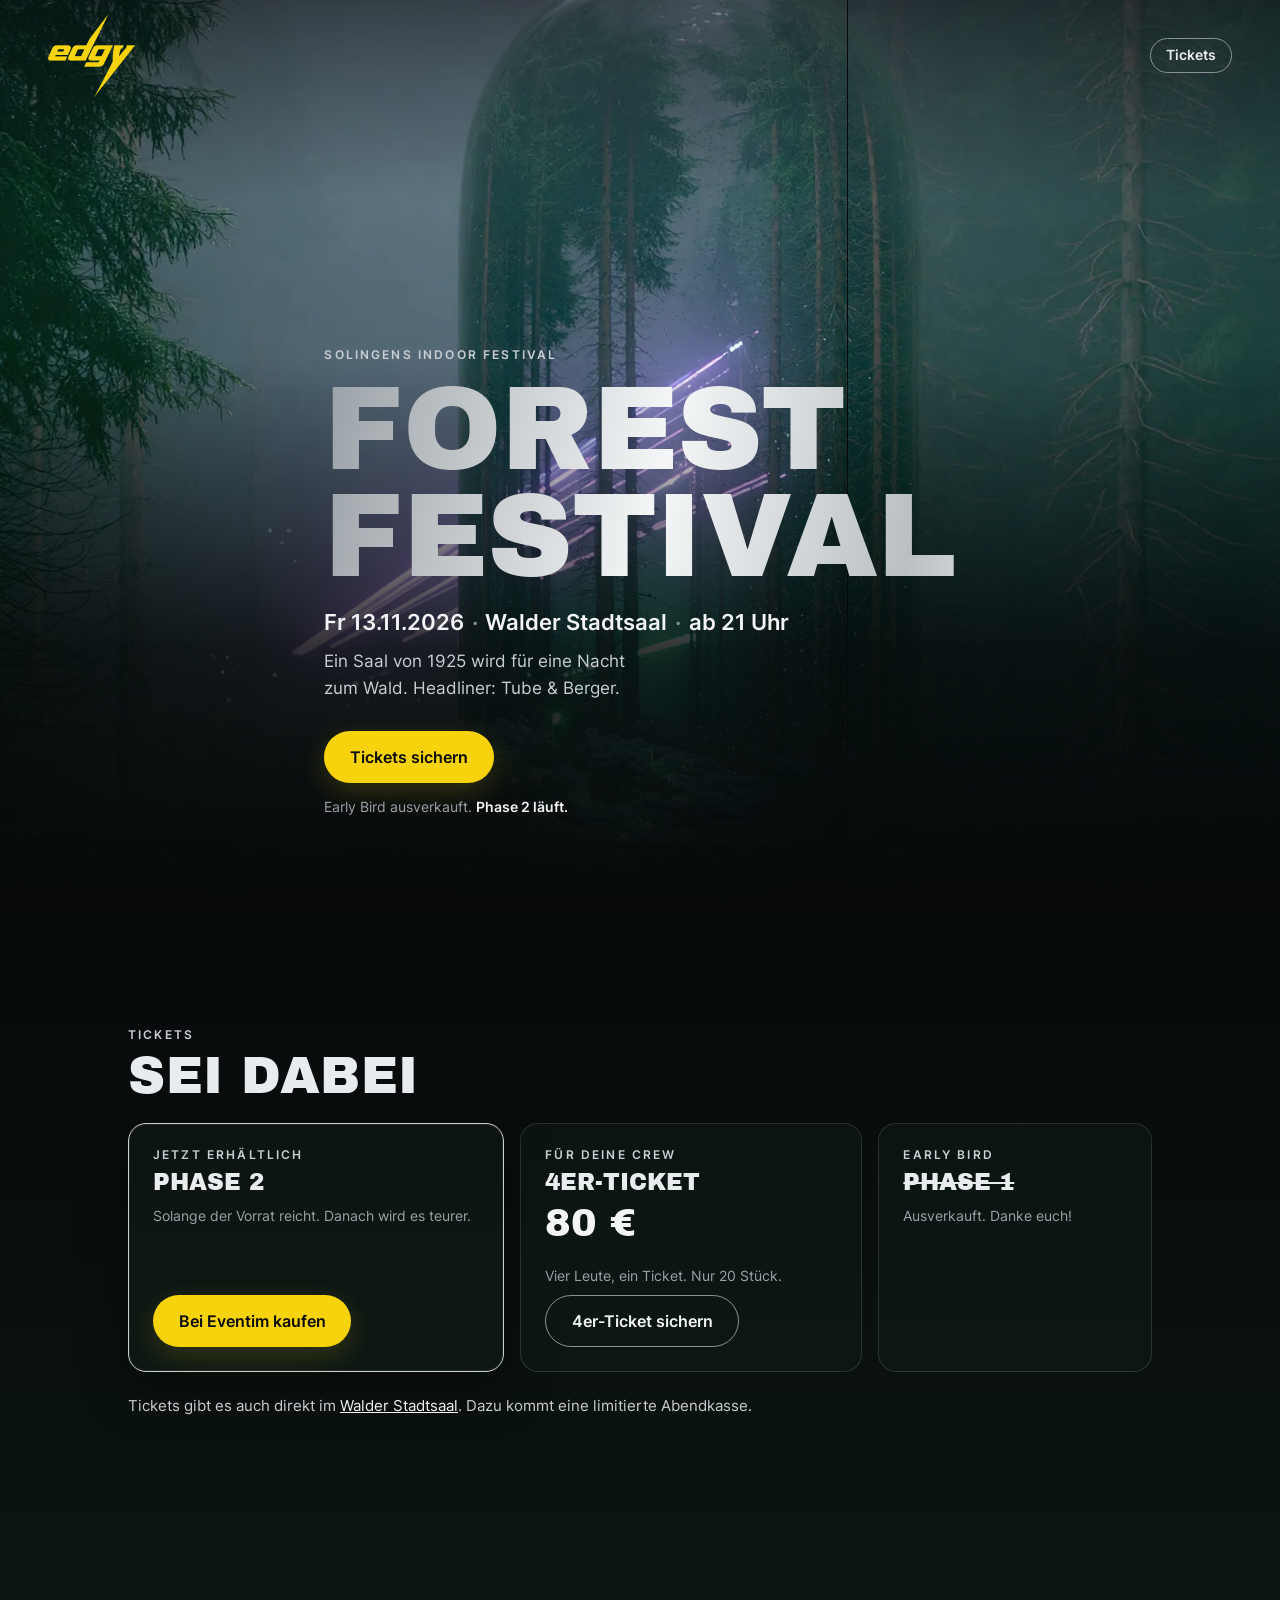
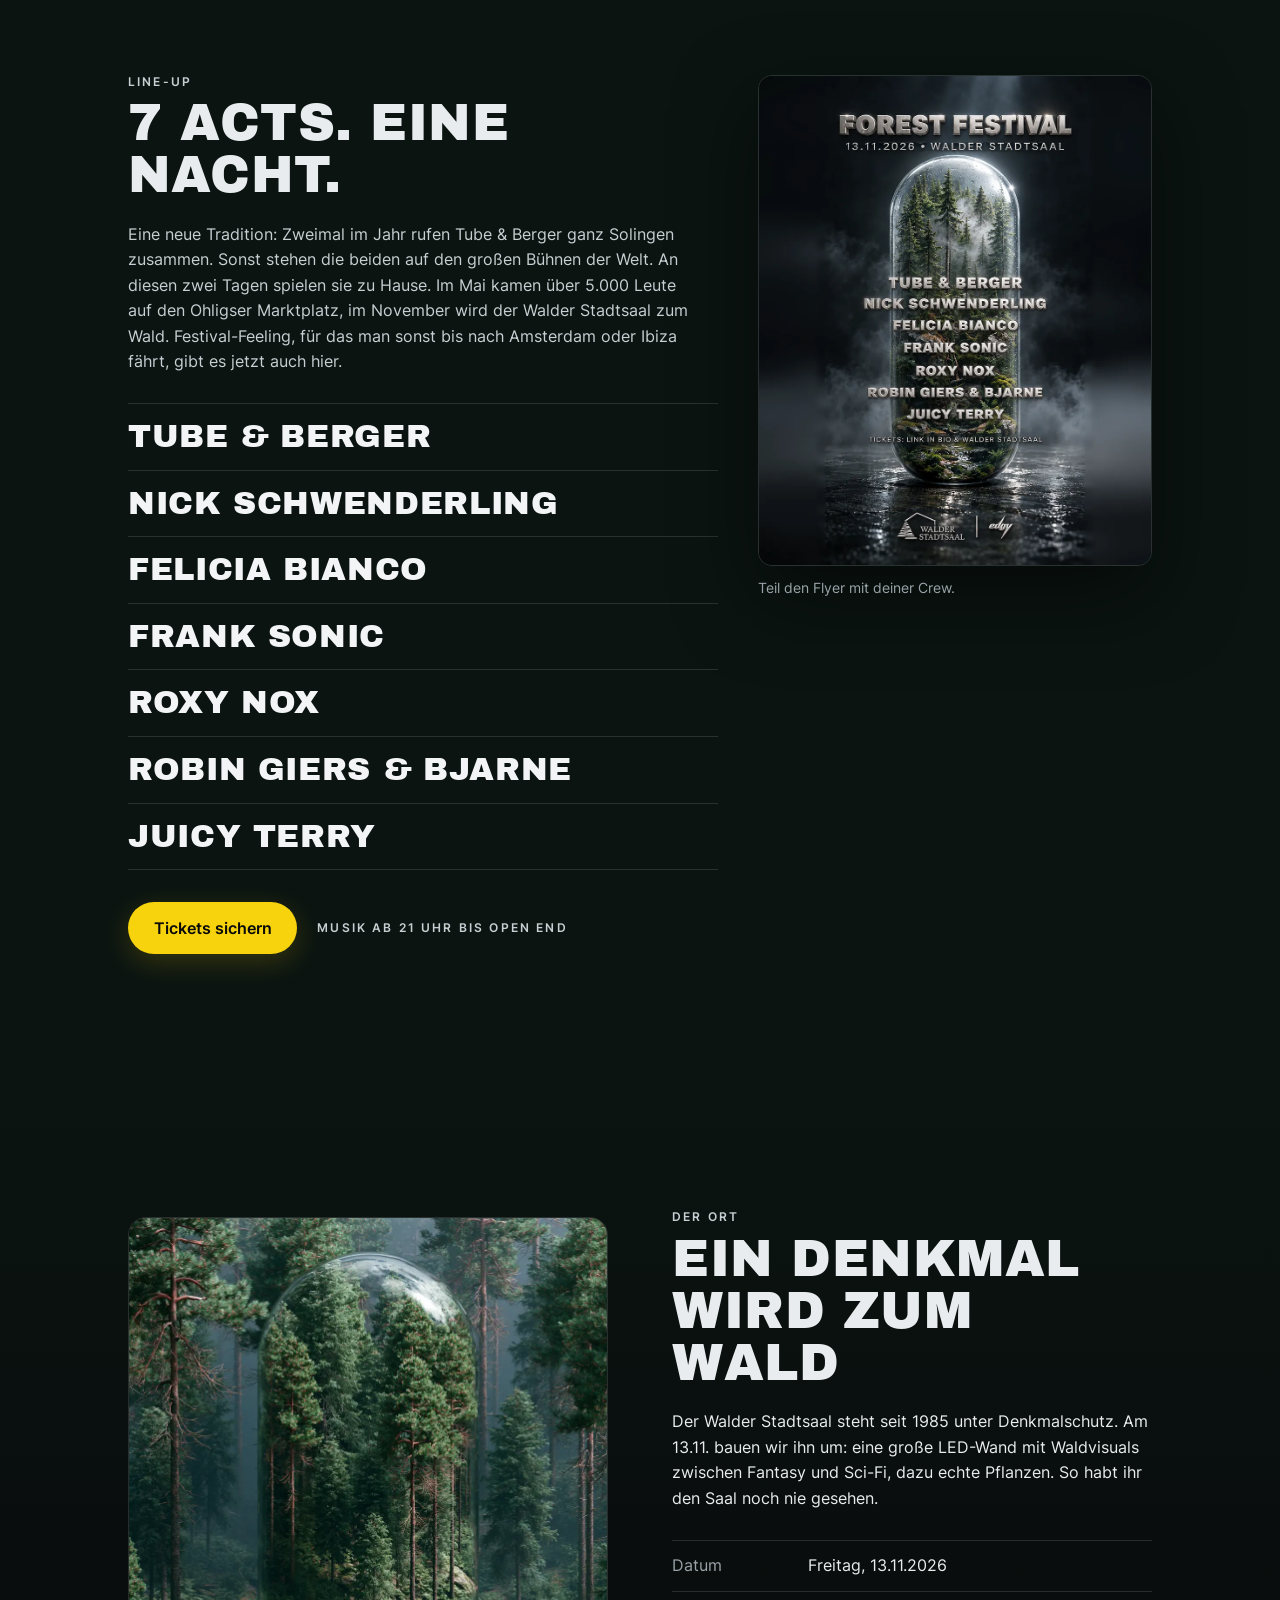
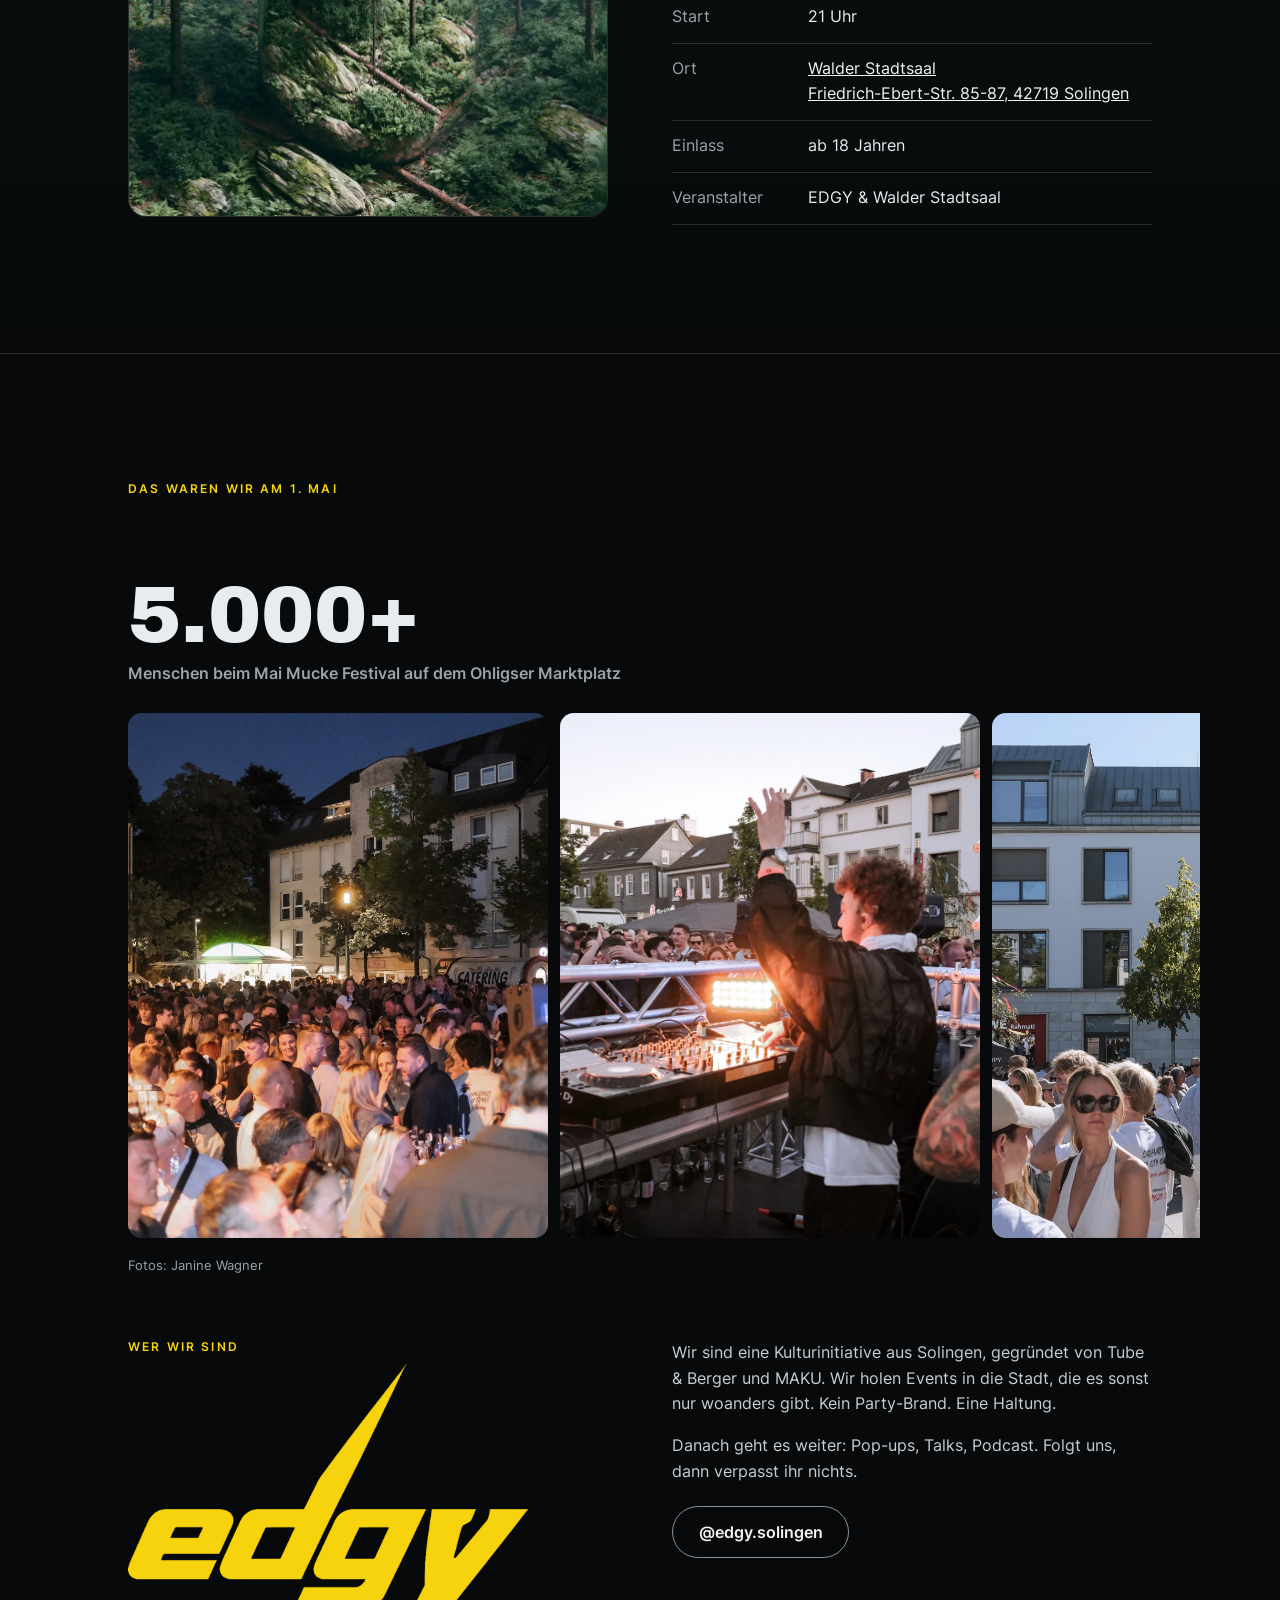
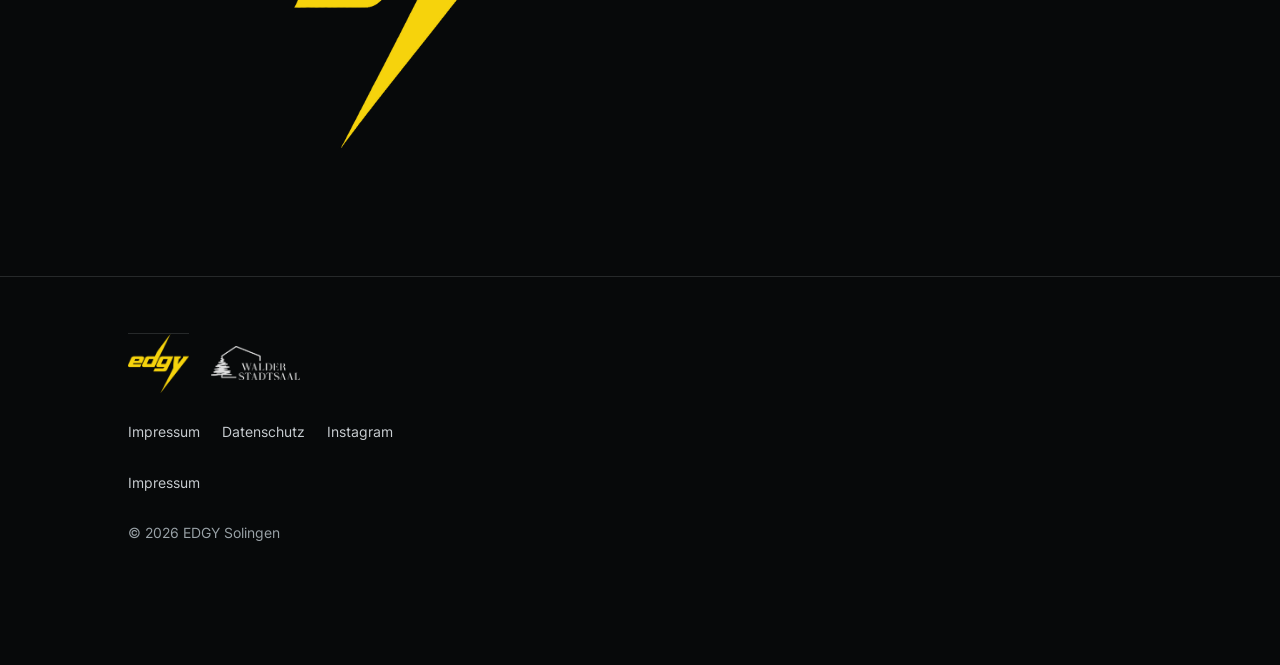
==== commit 7f874901: "Test: altes Design, EDGY-Logo gelb und größer (Nav, Wer wir sind, Footer)" ====
--- a/test-neu/index.html
+++ b/test-neu/index.html
@@ -19,7 +19,6 @@
 <meta property="og:url" content="https://edgykultur.de/">
 <meta name="twitter:card" content="summary_large_image">
 <link rel="preload" href="fonts/archivo-black.woff2" as="font" type="font/woff2" crossorigin>
-<link rel="preload" href="fonts/anton-regular.woff2" as="font" type="font/woff2" crossorigin>
 <link rel="preload" as="image" href="img/forest-hero-m.webp" media="(max-width: 800px)">
 <link rel="preload" as="image" type="image/webp" imagesrcset="img/forest-hero-d-1920.webp 1920w, img/forest-hero-d-3200.webp 3200w" imagesizes="100vw" media="(min-width: 801px)">
 <script type="application/ld+json">
@@ -35,322 +34,152 @@
 "organizer":[{"@type":"Organization","name":"EDGY","url":"https://edgykultur.de"},{"@type":"Organization","name":"Walder Stadtsaal","url":"https://www.walder-stadtsaal.de"}],
 "offers":{"@type":"Offer","url":"https://www.eventim.de/event/forest-festival-walder-stadtsaal-walder-stadtsaal-22087939/","priceCurrency":"EUR","availability":"https://schema.org/InStock"}}
 </script>
-<script>document.documentElement.className+=' js';</script>
 <style>
-/* Schriften: alle selbst gehostet, alle unter SIL Open Font License */
-@font-face{font-family:Anton;src:url(fonts/anton-regular.woff2) format("woff2");font-weight:400;font-display:swap}
 @font-face{font-family:"Archivo Black";src:url(fonts/archivo-black.woff2) format("woff2");font-weight:400;font-display:swap}
 @font-face{font-family:Inter;src:url(fonts/inter-400.woff2) format("woff2");font-weight:400;font-display:swap}
 @font-face{font-family:Inter;src:url(fonts/inter-600.woff2) format("woff2");font-weight:600;font-display:swap}
 :root{
-  --bg:#07090A;--bg2:#0A120F;--moss:#13241D;--ink:#0A0A0A;
-  --edgy:#F6D30C;--glow:#7FE0C2;
-  --s100:#F2F4F5;--s300:#C9CED2;--s500:#8A9196;
-  --text:#E8ECEE;--muted:#9AA3A8;--line:rgba(201,206,210,.18);
-  --poster:Anton,Impact,"Arial Narrow Bold","Arial Narrow",sans-serif;
-  --wide:"Archivo Black","Arial Black",Impact,sans-serif;
+  --bg:#07090A;--forest-900:#0B1411;--forest-700:#13241D;--moss:#2E4A3C;--glow:#7FE0C2;
+  --silver-100:#F2F4F5;--silver-300:#C9CED2;--silver-500:#8A9196;
+  --text:#E8ECEE;--muted:#9AA3A8;--line:rgba(201,206,210,.16);
+  --edgy:#F6D30C;--edgy-ink:#0A0A0A;
+  --display:"Archivo Black",Impact,"Arial Black",sans-serif;
   --body:Inter,system-ui,-apple-system,"Segoe UI",Roboto,sans-serif;
-  --mono:ui-monospace,"SF Mono",SFMono-Regular,Menlo,Consolas,"Roboto Mono","Liberation Mono",monospace;
-  --g:clamp(18px,4.6vw,64px);
-  --col:clamp(16px,1.8vw,28px);
-  --chrome:linear-gradient(180deg,#ffffff 0%,#e3e7e9 36%,#8b9398 51%,#eef1f2 64%,#aab1b6 100%);
-  --ease:cubic-bezier(.2,.7,.2,1);
+  --gutter:clamp(18px,5vw,48px);--max:1120px;
 }
 *{box-sizing:border-box;margin:0;padding:0}
-html{-webkit-text-size-adjust:100%;scroll-padding-top:76px}
-@media (prefers-reduced-motion:no-preference){html{scroll-behavior:smooth}}
-body{background:var(--bg);color:var(--text);font:400 1.0625rem/1.6 var(--body);-webkit-font-smoothing:antialiased;overflow-x:hidden}
+html{scroll-behavior:smooth;-webkit-text-size-adjust:100%}
+body{background:var(--bg);color:var(--text);font:400 1rem/1.6 var(--body);-webkit-font-smoothing:antialiased;overflow-x:hidden}
 img{display:block;max-width:100%;height:auto}
 a{color:inherit}
-b,strong{font-weight:600}
-:focus-visible{outline:3px solid var(--glow);outline-offset:3px}
+.wrap{max-width:var(--max);margin:0 auto;padding:0 var(--gutter)}
+.label{font:600 .75rem/1.2 var(--body);letter-spacing:.18em;text-transform:uppercase;color:var(--silver-300)}
+.silver{background:linear-gradient(100deg,#9aa1a6 0%,#f4f6f7 22%,#b9bfc3 38%,#ffffff 50%,#a9b0b4 64%,#eef1f2 82%,#8f969b 100%);background-size:250% 100%;-webkit-background-clip:text;background-clip:text;color:transparent;animation:sheen 9s ease-in-out infinite}
+@keyframes sheen{0%,100%{background-position:0% 50%}50%{background-position:100% 50%}}
+h2{font:400 clamp(1.9rem,7vw,3.2rem)/1.02 var(--display);letter-spacing:.01em;text-transform:uppercase;margin:.5rem 0 1.25rem}
+section{padding:clamp(72px,12vw,128px) 0;position:relative}
+p+p{margin-top:1em}
+.btn{display:inline-flex;align-items:center;justify-content:center;gap:.5em;min-height:52px;padding:0 1.6em;border-radius:999px;font:600 1rem/1 var(--body);text-decoration:none;transition:transform .2s,box-shadow .2s,background .2s}
+.btn-primary{background:var(--edgy);color:var(--edgy-ink);box-shadow:0 8px 28px rgba(246,211,12,.18)}
+.btn-primary:hover{transform:translateY(-2px);box-shadow:0 12px 36px rgba(246,211,12,.28)}
+.btn-ghost{border:1px solid var(--silver-500);color:var(--silver-100)}
+.btn-ghost:hover{border-color:var(--silver-100);background:rgba(255,255,255,.05)}
+:focus-visible{outline:2px solid var(--edgy);outline-offset:3px}
+
+/* NAV */
+.nav{position:fixed;inset:0 0 auto 0;z-index:20;display:flex;align-items:center;justify-content:space-between;padding:14px var(--gutter);transition:background .3s,backdrop-filter .3s}
+.nav.solid{background:rgba(7,9,10,.78);backdrop-filter:blur(10px);-webkit-backdrop-filter:blur(10px);border-bottom:1px solid var(--line)}
+.nav img{height:clamp(62px,6.5vw,92px);width:auto;transition:height .3s}
+.nav.solid img{height:clamp(46px,4.5vw,62px)}
+.about .logo-big{margin:.6rem 0 0}
+.about .logo-big img{width:clamp(220px,42vw,400px);height:auto}
+.nav a.tix{font:600 .85rem/1 var(--body);text-decoration:none;padding:.7em 1.1em;border:1px solid var(--silver-500);border-radius:999px}
+
+/* HERO */
+.hero{min-height:100svh;display:flex;align-items:flex-end;padding:0 0 clamp(48px,9vh,96px);overflow:hidden;isolation:isolate}
+.hero picture,.hero picture img{position:absolute;inset:0;width:100%;height:100%;object-fit:cover;z-index:-2}
+.hero picture img{animation:kb 2.4s cubic-bezier(.2,.7,.2,1) both}
+@keyframes kb{from{transform:scale(1.07)}to{transform:scale(1)}}
+.hero::after{content:"";position:absolute;inset:0;z-index:-1;background:linear-gradient(to bottom,rgba(7,9,10,.55) 0%,rgba(7,9,10,0) 22%,rgba(7,9,10,0) 40%,rgba(7,9,10,.82) 72%,var(--bg) 100%)}
+.hero h1{font:400 clamp(3rem,13.5vw,7.4rem)/.9 var(--display);letter-spacing:-.005em;text-transform:uppercase;margin:.9rem 0 1.1rem}
+.hero .meta{font:600 clamp(1.05rem,4.2vw,1.35rem)/1.35 var(--body);color:var(--silver-100)}
 .nw{white-space:nowrap;font-weight:inherit}
-
-/* Chrom-Schrift wie auf dem Plakat */
-.chrome{color:var(--s100)}
-@supports ((-webkit-background-clip:text) or (background-clip:text)){
-  .chrome{background:linear-gradient(105deg,transparent 42%,rgba(255,255,255,.95) 50%,transparent 58%) 130% 0/250% 100% no-repeat,var(--chrome);-webkit-background-clip:text;background-clip:text;color:transparent;-webkit-text-fill-color:transparent;-webkit-box-decoration-break:clone;box-decoration-break:clone}
-}
-@keyframes sheen{0%,62%{background-position:130% 0,0 0}100%{background-position:-30% 0,0 0}}
-
-/* Buttons: kantig, rechts schräg angeschnitten wie der EDGY-Blitz */
-.btn{position:relative;isolation:isolate;display:inline-flex;align-items:center;justify-content:center;gap:.55em;min-height:56px;padding:0 1.55em 0 1.25em;font:400 1.3rem/1 var(--poster);text-transform:uppercase;letter-spacing:.04em;text-decoration:none;color:var(--ink);transition:transform .2s var(--ease)}
-.btn::before{content:"";position:absolute;inset:0;z-index:-1;background:var(--edgy);clip-path:polygon(0 0,100% 0,calc(100% - 14px) 100%,0 100%);transition:background .2s}
-.btn svg{width:1em;height:1em;flex:none}
-.btn:hover{transform:translateX(3px)}
-.btn:hover::before{background:#FFE34D}
-.btn-s::before{background:var(--s100)}
-.btn-s:hover::before{background:#fff}
-.btn-ink{color:var(--edgy)}
-.btn-ink::before{background:var(--ink)}
-.btn-ink:hover::before{background:#222}
-.btn-sm{min-height:44px;font-size:1.1rem;padding:0 1.15em 0 .9em}
-.btn-sm::before{clip-path:polygon(0 0,100% 0,calc(100% - 10px) 100%,0 100%)}
-
-/* NAV: großes Logo oben, schrumpft beim Scrollen zur Marke */
-.nav{position:fixed;inset:0 0 auto 0;z-index:40;display:flex;align-items:flex-start;justify-content:space-between;gap:12px;padding:14px var(--g) 10px;transition:background .35s,padding .35s,box-shadow .35s}
-.brand{display:block;line-height:0}
-.brand img{height:clamp(84px,24vw,96px);width:auto;transition:height .4s var(--ease);filter:drop-shadow(0 4px 18px rgba(0,0,0,.45))}
-.menu{display:flex;align-items:center;gap:2px;padding-top:4px}
-.menu a:not(.btn){display:inline-flex;align-items:center;min-height:44px;min-width:44px;justify-content:center;padding:0 9px;font:600 .95rem/1 var(--body);text-decoration:none;color:var(--s100);text-shadow:0 1px 10px rgba(0,0,0,.6)}
-.menu a:not(.btn):hover{color:var(--edgy)}
-.menu .btn{margin-left:6px}
-.menu a{white-space:nowrap}
-.dt-only{display:none}
-@media (min-width:1000px){.dt-only{display:inline}}
-@media (max-width:359px){.menu a[href="#ort"]{display:none}.brand img{height:76px}}
-.nav.solid{background:rgba(7,9,10,.88);-webkit-backdrop-filter:blur(10px);backdrop-filter:blur(10px);align-items:center;padding-top:6px;padding-bottom:6px;box-shadow:0 1px 0 var(--line)}
-.nav.solid .brand img{height:46px}
-.nav.solid .menu{padding-top:0}
-
-/* HERO */
-.hero{position:relative;min-height:100vh;min-height:100svh;display:flex;align-items:flex-end;isolation:isolate;overflow:hidden;padding:150px 0 clamp(30px,5.5vh,64px)}
-.hero picture,.hero picture img{position:absolute;inset:0;width:100%;height:100%;object-fit:cover;z-index:-3}
-.hero picture img{animation:kb 2.6s var(--ease) both}
-@keyframes kb{from{transform:scale(1.08)}to{transform:scale(1)}}
-.hero::after{content:"";position:absolute;inset:0;z-index:-1;background:linear-gradient(180deg,rgba(7,9,10,.62) 0%,rgba(7,9,10,0) 20%,rgba(7,9,10,0) 30%,rgba(7,9,10,.5) 46%,rgba(7,9,10,.84) 64%,rgba(7,9,10,.95) 82%,var(--bg) 100%)}
-.hero-in{position:relative;width:100%;padding:0 var(--g);display:grid;gap:22px}
-.kicker{font:500 .9rem/1.3 var(--mono);color:var(--s100);letter-spacing:0;text-shadow:0 1px 12px rgba(0,0,0,.8)}
-.wordmark{font:400 clamp(3.3rem,15.6vw,11rem)/.86 var(--wide);text-transform:uppercase;letter-spacing:-.012em;margin-top:.45rem;filter:drop-shadow(0 3px 0 rgba(0,0,0,.4))}
-.wordmark .l{display:block;overflow:hidden;padding:.05em 0 .04em}
-.wordmark .l>span{display:inline-block;animation:rise 1.15s var(--ease) both,sheen 9s ease-in-out 1.6s infinite}
-.wordmark .l+.l>span{animation-delay:.12s,2.2s}
-@keyframes rise{from{transform:translateY(108%)}to{transform:none}}
-.meta{font:600 1.05rem/1.4 var(--body);color:var(--s100)}
-.meta .date{display:block;font:400 clamp(2.5rem,11.6vw,4.4rem)/.95 var(--poster);letter-spacing:.01em;margin-bottom:.32rem}
-.meta>span{color:var(--s500);padding:0 .3em}
-.meta>span:first-of-type{display:none}
-.lead{color:var(--s300);max-width:32ch;margin-top:.65rem}
-.cta-row{display:flex;flex-wrap:wrap;align-items:center;gap:12px 18px;margin-top:1.3rem}
-.note{font-size:.92rem;color:var(--s300)}
-.note b{color:var(--s100)}
-@media (min-width:1000px){
-  .brand img{height:clamp(110px,9.2vw,140px)}
-  .menu a:not(.btn){font-size:1rem;padding:0 14px}
-  .hero{padding-bottom:clamp(40px,7vh,84px)}
-  .hero-in{grid-template-columns:repeat(12,1fr);column-gap:var(--col);align-items:end}
-  .hero-title{grid-column:1/9}
-  .hero-info{grid-column:9/13;padding-bottom:.6rem}
-  .wordmark{font-size:min(10.4vw,12rem)}
-  .hero::after{background:linear-gradient(180deg,rgba(7,9,10,.6) 0%,rgba(7,9,10,0) 22%,rgba(7,9,10,0) 42%,rgba(7,9,10,.72) 70%,var(--bg) 100%),linear-gradient(90deg,rgba(7,9,10,0) 55%,rgba(7,9,10,.55) 100%)}
-}
-
-/* Glühwürmchen: 44 Stück, grün und ein paar violette wie die Kampagnenlichter */
-.fireflies{position:absolute;inset:0;z-index:-2;pointer-events:none}
-.fireflies i{--ff:#7FE0C2;--ffg:rgba(127,224,194,.55);position:absolute;width:5px;height:5px;border-radius:50%;background:radial-gradient(circle,#f4fffb 0%,var(--ff) 48%,rgba(127,224,194,0) 74%);box-shadow:0 0 12px 3px var(--ffg);opacity:0;animation:fly var(--d,9s) ease-in-out calc(var(--w,0s)*-1) infinite;will-change:transform,opacity}
-.fireflies i::before{content:"";position:absolute;inset:-9px;border-radius:50%;background:radial-gradient(circle,var(--ffg) 0%,rgba(0,0,0,0) 68%);animation:blink calc(var(--d,9s)*.29) ease-in-out calc(var(--w,0s)*-1) infinite alternate}
+.hero .meta span{color:var(--silver-500);padding:0 .35em}
+.hero .lead{color:var(--silver-300);max-width:30ch;margin:.7rem 0 1.8rem;font-size:1.05rem}
+.hero .note{margin-top:.9rem;font-size:.85rem;color:var(--muted)}
+.hero .note b{color:var(--silver-100);font-weight:600}
+.fireflies{position:absolute;inset:0;z-index:-1;pointer-events:none}
+.fireflies i{position:absolute;width:5px;height:5px;border-radius:50%;background:radial-gradient(circle,#effff9 0%,var(--glow) 45%,rgba(127,224,194,0) 75%);box-shadow:0 0 14px 4px rgba(127,224,194,.55);opacity:0;animation:fly var(--d,9s) ease-in-out calc(var(--w,0s)*-1) infinite}
 .fireflies i:nth-child(3n){width:7px;height:7px}
 .fireflies i:nth-child(4n+1){width:3px;height:3px}
-.fireflies i:nth-child(7n+3){--ff:#DCCFFF;--ffg:rgba(185,162,255,.6)}
-.fireflies i:nth-child(11n+5){width:11px;height:11px;filter:blur(2px)}
-@keyframes fly{
-  0%{opacity:0;transform:translate3d(0,0,0)}
-  14%{opacity:1}
-  34%{transform:translate3d(calc(var(--x,20px)*.7),calc(var(--y,-40px)*.35),0)}
-  52%{opacity:.55;transform:translate3d(calc(var(--x,20px)*-.25),calc(var(--y,-40px)*.85),0)}
-  78%{opacity:.95;transform:translate3d(calc(var(--x,20px)*1.05),calc(var(--y,-40px)*1.35),0)}
-  100%{opacity:0;transform:translate3d(calc(var(--x,20px)*1.6),calc(var(--y,-40px)*1.8),0)}}
-@keyframes blink{from{opacity:.2;transform:scale(.6)}to{opacity:1;transform:scale(1.3)}}
-
-/* große Zahlen als Grafik */
-.big{font-family:var(--poster);font-weight:400;line-height:.84;letter-spacing:-.005em;padding:.06em 0 .02em;white-space:nowrap}
-.js .wipe{clip-path:inset(-25% 100% -25% 0);transition:clip-path 1.25s cubic-bezier(.7,0,.2,1)}
-.js .wipe.in{clip-path:inset(-25% -5% -25% 0)}
-.wipe.in.chrome{animation:sheen 2.4s ease-out .5s 1 both}
-.js .rise{opacity:0;transform:translateY(34px);transition:opacity 1s var(--ease),transform 1s var(--ease)}
-@media (min-width:1100px){.js .rise{transition-delay:calc(var(--i,0)*90ms)}}
-.js .rise.in{opacity:1;transform:none}
+@keyframes fly{0%{opacity:0;transform:translate(0,0)}15%{opacity:1}50%{opacity:.6;transform:translate(var(--x,20px),var(--y,-40px))}80%{opacity:.95}100%{opacity:0;transform:translate(calc(var(--x,20px)*1.6),calc(var(--y,-40px)*1.8))}}
 
 /* TICKETS */
-.tickets{position:relative;overflow:hidden;padding:clamp(24px,5vw,56px) 0 clamp(56px,10vw,150px);background:linear-gradient(180deg,var(--bg) 0%,var(--bg2) 100%)}
-.tix-date{font-size:clamp(6.5rem,46vw,27rem);padding-left:calc(var(--g) - .03em);margin-bottom:clamp(8px,2vw,24px)}
-.tix{padding:0 var(--g);display:grid;gap:clamp(24px,4vw,40px)}
-.tix-h{font:400 clamp(2.8rem,13vw,8rem)/.9 var(--poster);text-transform:uppercase;color:var(--s100)}
-.tier{display:grid;gap:12px;padding:30px 0 34px;border-top:1px solid var(--line)}
-.kick{font:500 .9rem/1.3 var(--mono);color:var(--s300)}
-.live{display:inline-block;width:9px;height:9px;border-radius:50%;background:var(--glow);margin-right:.65em;vertical-align:.05em;box-shadow:0 0 0 0 rgba(127,224,194,.55);animation:pulse 2.2s ease-out infinite}
-@keyframes pulse{0%{box-shadow:0 0 0 0 rgba(127,224,194,.55)}80%,100%{box-shadow:0 0 0 12px rgba(127,224,194,0)}}
-.tier h3{font:400 clamp(3.6rem,17vw,7rem)/.88 var(--poster);text-transform:uppercase;color:var(--s100)}
-.tier .small{color:var(--s300);max-width:38ch}
-.tier .btn{margin-top:10px}
-.tier-crew h3{font-size:clamp(2.2rem,9vw,3.4rem);white-space:nowrap}
-.price{font-size:clamp(6rem,30vw,11rem);order:-1;margin:-.08em 0 -.04em;word-spacing:-.12em}
-.tier-gone{display:flex;flex-wrap:wrap;align-items:baseline;gap:6px 16px;padding-bottom:0}
-.tier-gone h3{font-size:clamp(1.9rem,7vw,2.6rem);color:var(--s500);text-decoration:line-through;text-decoration-thickness:3px}
-.tier-gone .kick,.tier-gone .small{color:var(--muted)}
-.tix-info{color:var(--s300);max-width:52ch}
-.tix-info a{color:var(--s100);text-underline-offset:3px}
-@media (max-width:999px){.tier-now .btn,.tier-crew .btn{width:100%;max-width:440px}}
-@media (min-width:1000px){
-  .tix-date{text-align:right;padding:0;margin-right:-.05em;font-size:min(31vw,27rem)}
-  .tix-h span{display:block}
-  .tix{grid-template-columns:repeat(12,1fr);column-gap:var(--col);align-items:start}
-  .tix-h{grid-column:1/5;position:sticky;top:110px}
-  .tiers{grid-column:5/13}
-  .tix-info{grid-column:5/13}
-  .tier-now{grid-template-columns:1fr auto;column-gap:32px;align-items:end}
-  .tier-now>*{grid-column:1}
-  .tier-now .btn{grid-column:2;grid-row:1/5;align-self:end}
-  .tier-crew{grid-template-columns:auto 1fr auto;column-gap:clamp(24px,3vw,48px);align-items:end}
-  .tier-crew .price{grid-column:1;grid-row:1/5;align-self:end;margin:0;font-size:clamp(6rem,8.6vw,9.5rem)}
-  .tier-crew>*:not(.price):not(.btn){grid-column:2}
-  .tier-crew .btn{grid-column:3;grid-row:1/5;align-self:end}
-}
-
-/* LINE-UP: sieben Kapseln, alle gleich groß, Reihenfolge wie auf dem Plakat */
-.lineup{position:relative;overflow:hidden;padding:clamp(64px,11vw,150px) 0 clamp(80px,11vw,140px);background:radial-gradient(70% 42% at 50% 74%,rgba(127,224,194,.11),rgba(0,0,0,0) 70%),radial-gradient(42% 30% at 88% 26%,rgba(185,162,255,.10),rgba(0,0,0,0) 70%),var(--bg2)}
-.lu-top{padding:0 var(--g);display:grid;gap:26px;margin-bottom:clamp(40px,6vw,80px)}
-.lu-h{display:flex;align-items:flex-end;gap:.1em;font:400 clamp(2.9rem,12.6vw,6.6rem)/.88 var(--poster);text-transform:uppercase;color:var(--s100)}
-.lu-7{font-size:2.75em;line-height:.8;padding:.06em .02em 0 0}
-.lu-t{display:block;padding-bottom:.04em}
-.lu-t span{display:block}
-.intro{color:var(--s300);font-size:clamp(1.05rem,1.25vw,1.2rem);line-height:1.62;max-width:44ch}
-.acts{list-style:none;display:grid;grid-auto-flow:column;grid-auto-columns:clamp(136px,38vw,250px);gap:14px;overflow-x:auto;overscroll-behavior-x:contain;scroll-snap-type:x mandatory;padding:8px var(--g) 22px;scroll-padding-inline:var(--g);scrollbar-width:none}
-.acts::-webkit-scrollbar{display:none}
-.acts li{scroll-snap-align:start;display:flex;flex-direction:column;align-items:center;gap:16px}
-.acts picture{position:relative;display:block;width:100%}
-.acts picture::after{content:"";position:absolute;left:6%;right:6%;bottom:-14px;height:26px;border-radius:50%;background:radial-gradient(closest-side,rgba(127,224,194,.32),rgba(127,224,194,0));z-index:-1}
-.acts img{width:100%;height:auto;transition:transform .5s var(--ease),filter .5s}
-.name{font:400 clamp(1.2rem,5.3vw,1.65rem)/1.04 var(--poster);text-transform:uppercase;letter-spacing:.025em;color:var(--s100);text-align:center;text-wrap:balance}
-.shelf-bar{position:relative;height:2px;margin:4px var(--g) 0;background:rgba(242,244,245,.14)}
-.shelf-bar i{position:absolute;top:0;bottom:0;left:calc(var(--x,0)*100%);width:calc(var(--w,.3)*100%);background:var(--s100);transition:left .1s linear}
-.lu-foot{padding:0 var(--g);margin-top:clamp(40px,6vw,80px);display:grid;gap:36px}
-.after-cta{display:flex;flex-wrap:wrap;align-items:center;gap:14px 22px}
-.after-cta span{font:500 .92rem/1.35 var(--mono);color:var(--s300)}
-.flyer{display:grid;grid-template-columns:clamp(110px,32vw,150px) 1fr;gap:18px;align-items:end;max-width:420px}
-.flyer a{display:block;line-height:0}
-.flyer img{box-shadow:0 22px 50px rgba(0,0,0,.6)}
-.flyer figcaption{font-size:.98rem;color:var(--s300);line-height:1.45}
-@media (min-width:700px){.acts{grid-auto-columns:clamp(150px,27vw,230px)}}
-@media (min-width:1000px){
-  .lu-top{grid-template-columns:repeat(12,1fr);column-gap:var(--col);align-items:end}
-  .lu-h{grid-column:1/7}
-  .intro{grid-column:8/12;padding-bottom:.4rem}
-  .lu-foot{grid-template-columns:1fr auto;align-items:end}
-}
-@media (min-width:1100px){
-  .acts{grid-auto-flow:row;grid-template-columns:repeat(7,1fr);overflow:visible;scroll-snap-type:none;gap:clamp(12px,1.5vw,26px)}
-  .acts li:nth-child(even){margin-top:clamp(28px,3.4vw,56px)}
-  .shelf-bar{display:none}
-  .acts li:hover img{transform:translateY(-8px);filter:brightness(1.08)}
-}
+.tickets{background:linear-gradient(to bottom,var(--bg),var(--forest-900))}
+.cards{display:grid;gap:16px;grid-template-columns:1fr}
+.card{border:1px solid var(--line);border-radius:18px;padding:24px;background:rgba(19,36,29,.35);display:flex;flex-direction:column;gap:.5rem}
+.card.active{border-color:var(--silver-300);box-shadow:inset 0 0 0 1px rgba(242,244,245,.08),0 20px 50px rgba(0,0,0,.35)}
+.card h3{font:400 1.45rem/1.1 var(--display);text-transform:uppercase}
+.card .price{font:400 2.4rem/1 var(--display);color:var(--silver-100)}
+.card .small{color:var(--muted);font-size:.9rem}
+.card .btn{margin-top:auto;align-self:flex-start}
+.card.gone{opacity:.55}
+.card.gone h3{text-decoration:line-through;text-decoration-thickness:2px}
+.tix-info{margin-top:22px;color:var(--silver-300);font-size:.95rem}
+.tix-info a{color:var(--silver-100)}
+@media(min-width:760px){.cards{grid-template-columns:1.1fr 1fr .8fr}}
+
+/* LINEUP */
+.lineup{background:var(--forest-900)}
+.lineup .grid{display:grid;gap:40px}
+.lineup .intro{color:var(--silver-300);max-width:56ch;margin-bottom:28px}
+.acts{list-style:none;border-top:1px solid var(--line)}
+.acts li{display:flex;flex-wrap:wrap;align-items:baseline;justify-content:space-between;gap:.2rem 1rem;padding:16px 0;border-bottom:1px solid var(--line)}
+.acts .name{font:400 clamp(1.3rem,5.6vw,2rem)/1.05 var(--display);text-transform:uppercase;letter-spacing:.02em;color:var(--silver-100)}
+.acts .tag{font-size:.82rem;color:var(--muted)}
+.acts li.head .tag{color:var(--silver-300)}
+.flyer{border-radius:14px;overflow:hidden;border:1px solid var(--line);box-shadow:0 30px 80px rgba(0,0,0,.5)}
+.flyer-cap{margin-top:12px;font-size:.85rem;color:var(--muted)}
+.after-cta{margin-top:32px;display:flex;flex-wrap:wrap;align-items:center;gap:14px 20px}
+@media(min-width:900px){.lineup .grid{grid-template-columns:1.2fr .8fr;align-items:start}}
 
 /* ORT */
-.ort{position:relative;overflow:hidden;background:var(--bg)}
-.ort-img{position:relative;aspect-ratio:1/1}
-.ort-img img{width:100%;height:100%;object-fit:cover}
-.ort-img::after{content:"";position:absolute;inset:0;background:linear-gradient(180deg,rgba(7,9,10,0) 40%,rgba(7,9,10,.72) 76%,var(--bg) 100%)}
-.ort-txt{position:relative;z-index:1;padding:0 var(--g) clamp(80px,12vw,140px);margin-top:-7.2rem}
-.ort h2{font:400 clamp(3rem,13.6vw,7.2rem)/.9 var(--poster);text-transform:uppercase;color:var(--s100);max-width:8.5ch;text-shadow:0 2px 30px rgba(0,0,0,.45)}
-.ort-txt>p{color:var(--s300);max-width:46ch;margin-top:24px}
-.facts{margin-top:38px;display:grid;grid-template-columns:1fr 1fr;gap:24px 20px;max-width:560px}
-.facts div{display:flex;flex-direction:column;gap:5px;padding-top:12px;border-top:1px solid var(--line)}
-.facts dt{font:500 .82rem/1.2 var(--mono);color:var(--muted)}
-.facts dd{font:600 1.02rem/1.38 var(--body);color:var(--s100)}
-.facts dd a{text-underline-offset:3px}
-.facts .wide{grid-column:1/-1}
-@media (min-width:1000px){
-  .ort{display:grid;grid-template-columns:repeat(12,1fr);column-gap:var(--col);align-items:center;padding:clamp(90px,9vw,150px) var(--g) clamp(90px,9vw,150px) 0}
-  .ort-img{grid-column:1/7;aspect-ratio:auto;height:min(86vh,820px)}
-  .ort-img::after{background:linear-gradient(90deg,rgba(7,9,10,0) 55%,var(--bg) 100%),linear-gradient(180deg,var(--bg) 0%,rgba(7,9,10,0) 14%,rgba(7,9,10,0) 86%,var(--bg) 100%)}
-  .ort-txt{grid-column:7/13;margin:0;padding:0 0 0 0}
-  .ort h2{margin-left:-24%;max-width:9ch}
-}
-
-/* MAI MUCKE */
-.mm{position:relative;overflow:hidden;background:var(--bg);padding:clamp(70px,10vw,130px) 0 clamp(130px,17vw,240px)}
-.mm-head{padding:0 var(--g);display:grid;gap:8px}
-.mm-h{font:400 clamp(1.7rem,7.4vw,3.4rem)/.95 var(--poster);text-transform:uppercase;color:var(--s300)}
-.mm-num{font-size:clamp(5.8rem,35.5vw,21rem);margin-left:-.03em}
-.mm-cap{color:var(--s300);font-weight:600;max-width:30ch}
-.strip{display:flex;gap:8px;overflow-x:auto;overscroll-behavior-x:contain;scroll-snap-type:x proximity;padding:0 var(--g);scroll-padding-inline:var(--g);margin-top:clamp(30px,4vw,56px);scrollbar-width:none}
+.ort{background:linear-gradient(to bottom,var(--forest-900),var(--bg))}
+.ort .grid{display:grid;gap:32px}
+.ort .img{border-radius:18px;overflow:hidden;aspect-ratio:4/5;border:1px solid var(--line)}
+.ort .img img{width:100%;height:100%;object-fit:cover}
+.facts{list-style:none;margin-top:28px;display:grid;gap:0;border-top:1px solid var(--line)}
+.facts li{display:grid;grid-template-columns:7.5rem 1fr;gap:1rem;padding:13px 0;border-bottom:1px solid var(--line);font-size:.97rem}
+.facts li span:first-child{color:var(--muted)}
+.facts a{color:var(--silver-100)}
+@media(min-width:900px){.ort .grid{grid-template-columns:1fr 1fr;align-items:center;gap:64px}}
+
+/* EDGY / MAI MUCKE */
+.edgy{background:var(--bg);border-top:1px solid var(--line)}
+.edgy .label{color:var(--edgy)}
+.edgy .big{font:400 clamp(2.6rem,11vw,5rem)/1 var(--display);color:var(--text)}
+.edgy .big small{display:block;font:600 1rem/1.4 var(--body);color:var(--muted);margin-top:.4rem;text-transform:none;letter-spacing:0}
+.strip{display:flex;gap:12px;overflow-x:auto;scroll-snap-type:x mandatory;padding:28px var(--gutter) 8px;margin:0 calc(var(--gutter)*-1);scrollbar-width:none}
 .strip::-webkit-scrollbar{display:none}
-.strip figure{flex:0 0 auto;height:clamp(240px,64vw,480px);scroll-snap-align:start;background:var(--moss)}
-.strip img{height:100%;width:auto;max-width:none;filter:saturate(.9) contrast(1.03)}
-.mm-foot{display:flex;align-items:center;justify-content:space-between;gap:16px;padding:0 var(--g);margin-top:12px}
-.credit{font:500 .82rem/1.3 var(--mono);color:var(--muted)}
-.strip-nav{display:none;gap:6px}
-.strip-nav button{width:48px;height:48px;display:grid;place-items:center;border:1px solid var(--s500);background:transparent;color:var(--s100);cursor:pointer}
-.strip-nav button:hover{border-color:var(--s100);background:rgba(255,255,255,.06)}
-.strip-nav svg{width:20px;height:20px}
-@media (min-width:1000px){
-  .mm-head{grid-template-columns:repeat(12,1fr);column-gap:var(--col);align-items:end}
-  .mm-num{grid-column:1/9;grid-row:1/3;font-size:min(23vw,21rem)}
-  .mm-h{grid-column:9/13;grid-row:1;align-self:end;max-width:11ch}
-  .mm-cap{grid-column:9/13;grid-row:2;align-self:end;padding-bottom:1.6rem}
-  .strip-nav{display:flex}
-}
-
-/* WER WIR SIND: EDGY übernimmt die Seite */
-.about{position:relative;display:flow-root;background:var(--edgy);color:var(--ink);padding:0 var(--g) clamp(70px,10vw,130px)}
-.about-logo{position:relative;z-index:2;display:block;width:min(80vw,640px);margin-top:calc(min(80vw,640px) * -.3);margin-left:-1.5%}
-.about-logo img{width:100%;height:auto;filter:brightness(0)}
-@supports (mix-blend-mode:difference){
-  .about-logo{mix-blend-mode:difference}
-  .about-logo img{filter:none}
-}
-.about h2{font:400 clamp(2.6rem,11vw,5.6rem)/.9 var(--poster);text-transform:uppercase;margin-top:clamp(18px,3vw,30px)}
-.about-txt p{font-size:1.08rem;line-height:1.58;max-width:44ch;margin-top:16px}
-.about-txt .stance{font:400 clamp(2rem,9.4vw,3.8rem)/.94 var(--poster);text-transform:uppercase;max-width:none;margin:26px 0 22px}
-.about-txt .stance span{display:block}
-.about .btn{margin-top:26px}
-.about :focus-visible{outline-color:var(--ink)}
-@media (min-width:1000px){
-  .about{display:grid;grid-template-columns:repeat(12,1fr);column-gap:var(--col);align-items:end;padding-top:clamp(64px,6vw,100px)}
-  .about-logo{grid-column:1/7;align-self:start;margin-left:-2%;margin-top:calc(min(80vw,640px) * -.3 - clamp(64px,6vw,100px))}
-  .about-txt{grid-column:8/13;padding-bottom:.6rem}
-  .about h2{margin-top:0}
-}
+.strip figure{flex:0 0 auto;width:min(78vw,420px);aspect-ratio:4/5;border-radius:14px;overflow:hidden;scroll-snap-align:center;background:var(--forest-700)}
+.strip img{width:100%;height:100%;object-fit:cover;filter:saturate(.88) contrast(1.03)}
+.credit{font-size:.8rem;color:var(--muted);margin-top:10px}
+.about{display:grid;gap:32px;margin-top:64px}
+.about p{color:var(--silver-300);max-width:56ch}
+.about .row{display:flex;flex-wrap:wrap;gap:12px;margin-top:22px}
+@media(min-width:900px){.about{grid-template-columns:1fr 1fr;gap:64px}}
 
 /* FOOTER */
-footer{background:var(--bg);padding:60px var(--g) 130px;color:var(--muted);font-size:.92rem}
-.foot-top{display:flex;flex-wrap:wrap;align-items:center;justify-content:space-between;gap:24px 40px;margin-bottom:28px}
-.logos{display:flex;align-items:center;gap:26px}
-.logos .l-edgy{height:68px;width:auto}
-.logos .l-saal{height:44px;width:auto;opacity:.92}
-.logos i{width:1px;height:48px;background:var(--line)}
-.links{display:flex;flex-wrap:wrap;gap:0 4px;margin-left:-10px}
-.links a{display:inline-flex;align-items:center;min-height:44px;padding:0 10px;text-decoration:none;color:var(--s300)}
-.links a:hover{color:var(--edgy)}
-details.impressum{max-width:62ch}
-details.impressum summary{display:inline-flex;align-items:center;min-height:44px;cursor:pointer;color:var(--s300);list-style:none}
+footer{border-top:1px solid var(--line);padding:56px 0 120px;color:var(--muted);font-size:.88rem}
+footer .logos{display:flex;align-items:center;gap:22px;margin-bottom:28px}
+footer .logos img{height:34px;width:auto;opacity:.9}
+footer .logos img.edgy{height:60px;opacity:1}
+footer .links{display:flex;flex-wrap:wrap;gap:8px 22px;margin-bottom:28px}
+footer .links a{text-decoration:none;color:var(--silver-300)}
+details.impressum summary{cursor:pointer;color:var(--silver-300);list-style:none}
 details.impressum summary::-webkit-details-marker{display:none}
-details.impressum summary::after{content:"+";font:500 1.1rem/1 var(--mono);margin-left:.6em;color:var(--s500)}
-details.impressum[open] summary::after{content:"\2212"}
-details.impressum[open] summary{margin-bottom:10px}
-details.impressum p+p{margin-top:1em}
-details.impressum a{color:var(--s300)}
-.copy{margin-top:28px;font:500 .82rem/1.3 var(--mono)}
-@media (min-width:1000px){footer{padding-bottom:64px}}
-
-/* STICKY-TICKETLEISTE (mobil) */
-.sticky{position:fixed;left:0;right:0;bottom:0;z-index:30;display:flex;align-items:center;justify-content:space-between;gap:12px;padding:10px var(--g) max(10px,env(safe-area-inset-bottom));background:rgba(7,9,10,.92);-webkit-backdrop-filter:blur(12px);backdrop-filter:blur(12px);border-top:1px solid var(--line);transform:translateY(110%);transition:transform .35s var(--ease)}
+details.impressum[open] summary{margin-bottom:14px}
+details.impressum p{max-width:62ch}
+
+/* STICKY BAR (mobil) */
+.sticky{position:fixed;left:12px;right:12px;bottom:max(12px,env(safe-area-inset-bottom));z-index:30;display:flex;align-items:center;justify-content:space-between;gap:12px;padding:10px 10px 10px 18px;border-radius:999px;background:rgba(11,20,17,.9);backdrop-filter:blur(12px);-webkit-backdrop-filter:blur(12px);border:1px solid var(--line);box-shadow:0 12px 40px rgba(0,0,0,.5);transform:translateY(140%);transition:transform .35s cubic-bezier(.2,.7,.2,1)}
 .sticky.show{transform:none}
-.sticky span{font:400 1.25rem/1 var(--poster);text-transform:uppercase;letter-spacing:.03em;color:var(--s100)}
-.sticky span em{font-style:normal;color:var(--s300)}
-@media (min-width:1000px){.sticky{display:none}}
-
-@media (prefers-reduced-motion:reduce){
-  *,*::before,*::after{animation:none!important;transition:none!important}
-  .fireflies i{opacity:.6}
-  .js .rise,.js .wipe{opacity:1;transform:none;clip-path:none}
-}
+.sticky span{font:600 .9rem/1.2 var(--body)}
+.sticky span em{font-style:normal;color:var(--muted);font-weight:400}
+.sticky .btn{min-height:44px;padding:0 1.3em}
+@media(min-width:900px){.sticky{display:none}}
+
+/* REVEAL */
+.rv{opacity:0;transform:translateY(10px);transition:opacity .8s ease,transform .8s ease}
+.rv.in{opacity:1;transform:none}
+@media (prefers-reduced-motion:reduce){*,*::before,*::after{animation:none!important;transition:none!important}.rv{opacity:1;transform:none}}
 </style>
 </head>
 <body>
 
 <header class="nav" id="nav">
-  <a class="brand" href="#top" aria-label="EDGY Startseite">
-    <picture>
-      <source type="image/webp" srcset="img/edgy-logo-280.webp 280w, img/edgy-logo-560.webp 560w" sizes="(min-width: 1000px) 146px, 100px">
-      <img src="img/edgy-logo-280.png" srcset="img/edgy-logo-280.png 280w, img/edgy-logo-560.png 560w" sizes="(min-width: 1000px) 146px, 100px" alt="EDGY" width="280" height="269">
-    </picture>
-  </a>
-  <nav class="menu" aria-label="Abschnitte">
-    <a href="#lineup">Line-up</a>
-    <a href="#ort"><span class="dt-only">Der&nbsp;</span>Ort</a>
-    <a class="btn btn-sm" href="#tickets">Tickets</a>
-  </nav>
+  <a href="#top" aria-label="EDGY Startseite"><picture><source srcset="img/edgy-logo-280.webp 280w, img/edgy-logo-560.webp 560w" sizes="96px" type="image/webp"><img src="img/edgy-logo-280.png" srcset="img/edgy-logo-280.png 280w, img/edgy-logo-560.png 560w" sizes="96px" alt="EDGY" width="280" height="269"></picture></a>
+  <a class="tix" href="#tickets">Tickets</a>
 </header>
 
 <main id="top">
@@ -408,189 +237,166 @@
     <i style="left:11%;top:50%;--d:9.5s;--w:1.8s;--x:25px;--y:-35px"></i>
     <i style="left:38%;top:44%;--d:14.5s;--w:6.5s;--x:-20px;--y:-40px"></i>
   </div>
-  <div class="hero-in">
-    <div class="hero-title">
-      <p class="kicker">Solingens Indoor Festival</p>
-      <h1 class="wordmark"><span class="l"><span class="chrome">Forest</span></span> <span class="l"><span class="chrome">Festival</span></span></h1>
-    </div>
-    <div class="hero-info">
-      <p class="meta"><b class="nw date">Fr 13.11.2026</b><span>·</span><b class="nw">Walder Stadtsaal</b><span>·</span><b class="nw">ab 21 Uhr</b></p>
-      <p class="lead">Ein Saal von 1925 wird für eine Nacht zum Wald. Headliner: Tube &amp; Berger.</p>
-      <div class="cta-row">
-        <a class="btn" href="#tickets">Tickets sichern <svg viewBox="0 0 24 24" aria-hidden="true"><path d="M12 4v15M5.5 12.5 12 19l6.5-6.5" fill="none" stroke="currentColor" stroke-width="2.6"/></svg></a>
-        <p class="note">Early Bird ausverkauft. <b>Phase 2 läuft.</b></p>
-      </div>
-    </div>
+  <div class="wrap">
+    <p class="label">Solingens Indoor Festival</p>
+    <h1 class="silver">Forest<br>Festival</h1>
+    <p class="meta"><b class="nw">Fr 13.11.2026</b><span>·</span><b class="nw">Walder Stadtsaal</b><span>·</span><b class="nw">ab 21 Uhr</b></p>
+    <p class="lead">Ein Saal von 1925 wird für eine Nacht zum Wald. Headliner: Tube &amp; Berger.</p>
+    <a class="btn btn-primary" href="#tickets">Tickets sichern</a>
+    <p class="note">Early Bird ausverkauft. <b>Phase 2 läuft.</b></p>
   </div>
 </section>
 
 <!-- TICKETS -->
-<section class="tickets" id="tickets" aria-label="Tickets">
-  <p class="big chrome wipe tix-date" aria-hidden="true">13.11.</p>
-  <div class="tix">
-    <h2 class="tix-h"><span>Sei</span> <span>dabei</span></h2>
-    <div class="tiers">
-      <article class="tier tier-now">
-        <p class="kick"><i class="live" aria-hidden="true"></i>Jetzt erhältlich</p>
+<section class="tickets" id="tickets">
+  <div class="wrap">
+    <p class="label rv">Tickets</p>
+    <h2 class="rv">Sei dabei</h2>
+    <div class="cards">
+      <article class="card active rv">
+        <p class="label">Jetzt erhältlich</p>
         <h3>Phase 2</h3>
         <p class="small">Solange der Vorrat reicht. Danach wird es teurer.</p>
-        <a class="btn" href="https://www.eventim.de/event/forest-festival-walder-stadtsaal-walder-stadtsaal-22087939/">Bei Eventim kaufen <svg viewBox="0 0 24 24" aria-hidden="true"><path d="M6.5 17.5 17 7M8.5 6.5H17.5V15.5" fill="none" stroke="currentColor" stroke-width="2.6"/></svg></a>
+        <a class="btn btn-primary" href="https://www.eventim.de/event/forest-festival-walder-stadtsaal-walder-stadtsaal-22087939/">Bei Eventim kaufen</a>
       </article>
-      <article class="tier tier-crew">
-        <p class="kick">Für deine Crew</p>
+      <article class="card rv">
+        <p class="label">Für deine Crew</p>
         <h3>4er-Ticket</h3>
-        <p class="price big chrome wipe">80 €</p>
+        <p class="price">80 €</p>
         <p class="small">Vier Leute, ein Ticket. Nur 20 Stück.</p>
-        <a class="btn btn-s" href="https://www.eventim.de/event/forest-festival-walder-stadtsaal-walder-stadtsaal-22087939/">4er-Ticket sichern <svg viewBox="0 0 24 24" aria-hidden="true"><path d="M6.5 17.5 17 7M8.5 6.5H17.5V15.5" fill="none" stroke="currentColor" stroke-width="2.6"/></svg></a>
+        <a class="btn btn-ghost" href="https://www.eventim.de/event/forest-festival-walder-stadtsaal-walder-stadtsaal-22087939/">4er-Ticket sichern</a>
       </article>
-      <article class="tier tier-gone">
-        <p class="kick">Early Bird</p>
+      <article class="card gone rv">
+        <p class="label">Early Bird</p>
         <h3>Phase 1</h3>
         <p class="small">Ausverkauft. Danke euch!</p>
       </article>
     </div>
-    <p class="tix-info">Tickets gibt es auch direkt im <a href="https://www.walder-stadtsaal.de/">Walder Stadtsaal</a>. Dazu kommt eine limitierte Abendkasse.</p>
+    <p class="tix-info rv">Tickets gibt es auch direkt im <a href="https://www.walder-stadtsaal.de/">Walder Stadtsaal</a>. Dazu kommt eine limitierte Abendkasse.</p>
   </div>
 </section>
 
 <!-- LINE-UP -->
-<section class="lineup" id="lineup" aria-label="Line-up">
-  <div class="lu-top">
-    <h2 class="lu-h"><span class="lu-7 big chrome wipe">7</span> <span class="lu-t"><span>Acts.</span> <span>Eine Nacht.</span></span></h2>
-    <p class="intro">Eine neue Tradition: Zweimal im Jahr rufen Tube &amp; Berger ganz Solingen zusammen. Sonst stehen die beiden auf den großen Bühnen der Welt. An diesen zwei Tagen spielen sie zu Hause. Im Mai kamen über 5.000 Leute auf den Ohligser Marktplatz, im November wird der Walder Stadtsaal zum Wald. Festival-Feeling, für das man sonst bis nach Amsterdam oder Ibiza fährt, gibt es jetzt auch hier.</p>
-  </div>
-  <ul class="acts" id="acts">
-    <li class="rise" style="--i:0"><picture><source srcset="img/kapsel-tube-berger.webp" type="image/webp"><img src="img/kapsel-tube-berger.jpg" alt="Tube &amp; Berger in der Glaskapsel" width="420" height="1129" loading="lazy" decoding="async"></picture><span class="name">Tube &amp; Berger</span></li>
-    <li class="rise" style="--i:1"><picture><source srcset="img/kapsel-nick-schwenderling.webp" type="image/webp"><img src="img/kapsel-nick-schwenderling.jpg" alt="Nick Schwenderling in der Glaskapsel" width="420" height="1129" loading="lazy" decoding="async"></picture><span class="name">Nick Schwenderling</span></li>
-    <li class="rise" style="--i:2"><picture><source srcset="img/kapsel-felicia-bianco.webp" type="image/webp"><img src="img/kapsel-felicia-bianco.jpg" alt="Felicia Bianco in der Glaskapsel" width="420" height="1129" loading="lazy" decoding="async"></picture><span class="name">Felicia Bianco</span></li>
-    <li class="rise" style="--i:3"><picture><source srcset="img/kapsel-frank-sonic.webp" type="image/webp"><img src="img/kapsel-frank-sonic.jpg" alt="Frank Sonic in der Glaskapsel" width="420" height="1129" loading="lazy" decoding="async"></picture><span class="name">Frank Sonic</span></li>
-    <li class="rise" style="--i:4"><picture><source srcset="img/kapsel-roxy-nox.webp" type="image/webp"><img src="img/kapsel-roxy-nox.jpg" alt="Roxy Nox in der Glaskapsel" width="420" height="1129" loading="lazy" decoding="async"></picture><span class="name">Roxy Nox</span></li>
-    <li class="rise" style="--i:5"><picture><source srcset="img/kapsel-robin-giers-bjarne.webp" type="image/webp"><img src="img/kapsel-robin-giers-bjarne.jpg" alt="Robin Giers &amp; Bjarne in der Glaskapsel" width="420" height="1129" loading="lazy" decoding="async"></picture><span class="name">Robin Giers &amp; Bjarne</span></li>
-    <li class="rise" style="--i:6"><picture><source srcset="img/kapsel-juicy-terry.webp" type="image/webp"><img src="img/kapsel-juicy-terry.jpg" alt="Juicy Terry in der Glaskapsel" width="420" height="1129" loading="lazy" decoding="async"></picture><span class="name">Juicy Terry</span></li>
-  </ul>
-  <div class="shelf-bar" id="shelfbar" aria-hidden="true"><i></i></div>
-  <div class="lu-foot">
-    <div class="after-cta">
-      <a class="btn" href="#tickets">Tickets sichern <svg viewBox="0 0 24 24" aria-hidden="true"><path d="M4 12h15M12.5 5.5 19 12l-6.5 6.5" fill="none" stroke="currentColor" stroke-width="2.6"/></svg></a>
-      <span>Musik ab 21 Uhr bis open end</span>
-    </div>
-    <figure class="flyer">
-      <a href="img/forest-flyer.jpg"><picture><source srcset="img/forest-flyer.webp" type="image/webp"><img src="img/forest-flyer.jpg" alt="Flyer Forest Festival mit allen sieben Acts" width="900" height="1125" loading="lazy" decoding="async"></picture></a>
-      <figcaption>Teil den Flyer mit deiner Crew.</figcaption>
+<section class="lineup" id="lineup">
+  <div class="wrap grid">
+    <div>
+      <p class="label rv">Line-up</p>
+      <h2 class="rv">7 Acts. Eine Nacht.</h2>
+      <p class="intro rv">Eine neue Tradition: Zweimal im Jahr rufen Tube &amp; Berger ganz Solingen zusammen. Sonst stehen die beiden auf den großen Bühnen der Welt. An diesen zwei Tagen spielen sie zu Hause. Im Mai kamen über 5.000 Leute auf den Ohligser Marktplatz, im November wird der Walder Stadtsaal zum Wald. Festival-Feeling, für das man sonst bis nach Amsterdam oder Ibiza fährt, gibt es jetzt auch hier.</p>
+      <ul class="acts">
+        <li class="head rv"><span class="name">Tube &amp; Berger</span></li>
+        <li class="rv"><span class="name">Nick Schwenderling</span></li>
+        <li class="rv"><span class="name">Felicia Bianco</span></li>
+        <li class="rv"><span class="name">Frank Sonic</span></li>
+        <li class="rv"><span class="name">Roxy Nox</span></li>
+        <li class="rv"><span class="name">Robin Giers &amp; Bjarne</span></li>
+        <li class="rv"><span class="name">Juicy Terry</span></li>
+      </ul>
+      <div class="after-cta rv">
+        <a class="btn btn-primary" href="#tickets">Tickets sichern</a>
+        <span class="label">Musik ab 21 Uhr bis open end</span>
+      </div>
+    </div>
+    <figure class="rv">
+      <div class="flyer"><picture><source srcset="img/forest-flyer.webp" type="image/webp"><img src="img/forest-flyer.jpg" alt="Flyer Forest Festival mit allen sieben Acts" width="900" height="1125" loading="lazy"></picture></div>
+      <figcaption class="flyer-cap">Teil den Flyer mit deiner Crew.</figcaption>
     </figure>
   </div>
 </section>
 
 <!-- ORT -->
-<section class="ort" id="ort" aria-label="Der Ort">
-  <div class="ort-img"><picture><source srcset="img/forest-wald-800.webp 800w, img/forest-wald.webp 1200w" sizes="(min-width: 1000px) 50vw, 100vw" type="image/webp"><img src="img/forest-wald.jpg" alt="Wald mit Glaskapsel, Motiv des Forest Festivals" width="1200" height="1200" loading="lazy" decoding="async"></picture></div>
-  <div class="ort-txt">
-    <h2>Ein Denkmal wird zum Wald</h2>
-    <p>Der Walder Stadtsaal steht seit 1985 unter Denkmalschutz. Am 13.11. bauen wir ihn um: eine große LED-Wand mit Waldvisuals zwischen Fantasy und Sci-Fi, dazu echte Pflanzen. So habt ihr den Saal noch nie gesehen.</p>
-    <dl class="facts">
-      <div><dt>Datum</dt><dd>Freitag, 13.11.2026</dd></div>
-      <div><dt>Start</dt><dd>21 Uhr</dd></div>
-      <div class="wide"><dt>Ort</dt><dd><a href="https://maps.google.com/?q=Walder+Stadtsaal,+Friedrich-Ebert-Str.+85-87,+42719+Solingen">Walder Stadtsaal<br>Friedrich-Ebert-Str. 85-87, 42719 Solingen</a></dd></div>
-      <div><dt>Einlass</dt><dd>ab 18 Jahren</dd></div>
-      <div><dt>Veranstalter</dt><dd>EDGY &amp; Walder Stadtsaal</dd></div>
-    </dl>
+<section class="ort" id="ort">
+  <div class="wrap grid">
+    <div class="img rv"><picture><source srcset="img/forest-wald.webp" type="image/webp"><img src="img/forest-wald.jpg" alt="Wald mit Glaskapsel, Motiv des Forest Festivals" width="1200" height="1200" loading="lazy"></picture></div>
+    <div>
+      <p class="label rv">Der Ort</p>
+      <h2 class="rv">Ein Denkmal wird zum Wald</h2>
+      <p class="rv">Der Walder Stadtsaal steht seit 1985 unter Denkmalschutz. Am 13.11. bauen wir ihn um: eine große LED-Wand mit Waldvisuals zwischen Fantasy und Sci-Fi, dazu echte Pflanzen. So habt ihr den Saal noch nie gesehen.</p>
+      <ul class="facts rv">
+        <li><span>Datum</span><span>Freitag, 13.11.2026</span></li>
+        <li><span>Start</span><span>21 Uhr</span></li>
+        <li><span>Ort</span><span><a href="https://maps.google.com/?q=Walder+Stadtsaal,+Friedrich-Ebert-Str.+85-87,+42719+Solingen">Walder Stadtsaal<br>Friedrich-Ebert-Str. 85-87, 42719 Solingen</a></span></li>
+        <li><span>Einlass</span><span>ab 18 Jahren</span></li>
+        <li><span>Veranstalter</span><span>EDGY &amp; Walder Stadtsaal</span></li>
+      </ul>
+    </div>
   </div>
 </section>
 
-<!-- MAI MUCKE -->
-<section class="mm" id="edgy" aria-labelledby="mm-h">
-  <div class="mm-head">
-    <h2 class="mm-h" id="mm-h">Das waren wir am <span class="nw">1. Mai</span></h2>
-    <p class="mm-num big chrome wipe">5.000+</p>
-    <p class="mm-cap">Menschen beim Mai Mucke Festival auf dem Ohligser Marktplatz</p>
-  </div>
-  <div class="strip" id="strip" role="list" aria-label="Fotos vom Mai Mucke Festival" tabindex="0">
-    <figure role="listitem"><picture><source type="image/webp" srcset="img/mm_crowd_night1-900.webp 900w, img/mm_crowd_night1-1500.webp 1500w" sizes="(min-width: 1000px) 720px, 96vw"><img src="img/mm_crowd_night1-web.jpg" alt="Crowd am Abend beim Mai Mucke Festival" width="1500" height="1000" loading="lazy" decoding="async"></picture></figure>
-    <figure role="listitem"><picture><source type="image/webp" srcset="img/mm_dj_stage-600.webp 600w, img/mm_dj_stage-1000.webp 1000w" sizes="(min-width: 1000px) 320px, 43vw"><img src="img/mm_dj_stage-web.jpg" alt="DJ-Bühne beim Mai Mucke Festival" width="1000" height="1500" loading="lazy" decoding="async"></picture></figure>
-    <figure role="listitem"><picture><source type="image/webp" srcset="img/mm_crowd_day2-900.webp 900w, img/mm_crowd_day2-1500.webp 1500w" sizes="(min-width: 1000px) 720px, 96vw"><img src="img/mm_crowd_day2-web.jpg" alt="Crowd tagsüber auf dem Ohligser Marktplatz" width="1500" height="1000" loading="lazy" decoding="async"></picture></figure>
-    <figure role="listitem"><picture><source type="image/webp" srcset="img/mm_p5-900.webp 900w, img/mm_p5-1500.webp 1500w" sizes="(min-width: 1000px) 720px, 96vw"><img src="img/mm_p5-web.jpg" alt="Mai Mucke Festival" width="1500" height="1000" loading="lazy" decoding="async"></picture></figure>
-    <figure role="listitem"><picture><source type="image/webp" srcset="img/mm_p8-900.webp 900w, img/mm_p8-1500.webp 1500w" sizes="(min-width: 1000px) 720px, 96vw"><img src="img/mm_p8-web.jpg" alt="Mai Mucke Festival" width="1500" height="1000" loading="lazy" decoding="async"></picture></figure>
-    <figure role="listitem"><picture><source type="image/webp" srcset="img/mm_p10-900.webp 900w, img/mm_p10-1500.webp 1500w" sizes="(min-width: 1000px) 720px, 96vw"><img src="img/mm_p10-web.jpg" alt="Mai Mucke Festival" width="1500" height="1000" loading="lazy" decoding="async"></picture></figure>
-    <figure role="listitem"><picture><source type="image/webp" srcset="img/mm_p12-900.webp 900w, img/mm_p12-1500.webp 1500w" sizes="(min-width: 1000px) 720px, 96vw"><img src="img/mm_p12-web.jpg" alt="Mai Mucke Festival" width="1500" height="1000" loading="lazy" decoding="async"></picture></figure>
-  </div>
-  <div class="mm-foot">
+<!-- EDGY / MAI MUCKE -->
+<section class="edgy" id="edgy">
+  <div class="wrap">
+    <p class="label rv">Das waren wir am 1. Mai</p>
+    <p class="big rv">5.000+<small>Menschen beim Mai Mucke Festival auf dem Ohligser Marktplatz</small></p>
+    <div class="strip" role="list" aria-label="Fotos vom Mai Mucke Festival">
+      <figure role="listitem"><img src="img/mm_crowd_night1-web.jpg" alt="Crowd am Abend beim Mai Mucke Festival" loading="lazy"></figure>
+      <figure role="listitem"><img src="img/mm_dj_stage-web.jpg" alt="DJ-Bühne beim Mai Mucke Festival" loading="lazy"></figure>
+      <figure role="listitem"><img src="img/mm_crowd_day2-web.jpg" alt="Crowd tagsüber auf dem Ohligser Marktplatz" loading="lazy"></figure>
+      <figure role="listitem"><img src="img/mm_p5-web.jpg" alt="Mai Mucke Festival" loading="lazy"></figure>
+      <figure role="listitem"><img src="img/mm_p8-web.jpg" alt="Mai Mucke Festival" loading="lazy"></figure>
+      <figure role="listitem"><img src="img/mm_p10-web.jpg" alt="Mai Mucke Festival" loading="lazy"></figure>
+      <figure role="listitem"><img src="img/mm_p12-web.jpg" alt="Mai Mucke Festival" loading="lazy"></figure>
+    </div>
     <p class="credit">Fotos: Janine Wagner</p>
-    <div class="strip-nav">
-      <button type="button" data-dir="-1" aria-label="Vorherige Fotos"><svg viewBox="0 0 24 24" aria-hidden="true"><path d="M20 12H5M11.5 5.5 5 12l6.5 6.5" fill="none" stroke="currentColor" stroke-width="2.2"/></svg></button>
-      <button type="button" data-dir="1" aria-label="Nächste Fotos"><svg viewBox="0 0 24 24" aria-hidden="true"><path d="M4 12h15M12.5 5.5 19 12l-6.5 6.5" fill="none" stroke="currentColor" stroke-width="2.2"/></svg></button>
-    </div>
-  </div>
-</section>
-
-<!-- WER WIR SIND -->
-<section class="about" id="wer" aria-labelledby="about-h">
-  <picture class="about-logo">
-    <source type="image/webp" srcset="img/edgy-logo-560.webp 560w, img/edgy-logo-1038.webp 1038w" sizes="(min-width: 1000px) 640px, 80vw">
-    <img src="img/edgy-logo-1038.png" srcset="img/edgy-logo-560.png 560w, img/edgy-logo-1038.png 1038w" sizes="(min-width: 1000px) 640px, 80vw" alt="EDGY" width="1038" height="998" loading="lazy" decoding="async">
-  </picture>
-  <div class="about-txt">
-    <h2 id="about-h">Wer wir sind</h2>
-    <p>Wir sind eine Kulturinitiative aus Solingen, gegründet von Tube &amp; Berger und MAKU. Wir holen Events in die Stadt, die es sonst nur woanders gibt.</p>
-    <p class="stance"><span>Kein Party-Brand.</span> <span>Eine Haltung.</span></p>
-    <p>Danach geht es weiter: Pop-ups, Talks, Podcast. Folgt uns, dann verpasst ihr nichts.</p>
-    <a class="btn btn-ink" href="https://www.instagram.com/edgy.solingen">@edgy.solingen <svg viewBox="0 0 24 24" aria-hidden="true"><path d="M6.5 17.5 17 7M8.5 6.5H17.5V15.5" fill="none" stroke="currentColor" stroke-width="2.6"/></svg></a>
+
+    <div class="about">
+      <div>
+        <p class="label rv">Wer wir sind</p>
+        <h2 class="rv logo-big"><picture><source srcset="img/edgy-logo-560.webp 560w, img/edgy-logo-1038.webp 1038w" sizes="(min-width: 900px) 400px, 42vw" type="image/webp"><img src="img/edgy-logo-560.png" srcset="img/edgy-logo-560.png 560w, img/edgy-logo-1038.png 1038w" sizes="(min-width: 900px) 400px, 42vw" alt="EDGY" width="560" height="538" loading="lazy"></picture></h2>
+      </div>
+      <div>
+        <p class="rv">Wir sind eine Kulturinitiative aus Solingen, gegründet von Tube &amp; Berger und MAKU. Wir holen Events in die Stadt, die es sonst nur woanders gibt. Kein Party-Brand. Eine Haltung.</p>
+        <p class="rv">Danach geht es weiter: Pop-ups, Talks, Podcast. Folgt uns, dann verpasst ihr nichts.</p>
+        <div class="row rv">
+          <a class="btn btn-ghost" href="https://www.instagram.com/edgy.solingen">@edgy.solingen</a>
+        </div>
+      </div>
+    </div>
   </div>
 </section>
 </main>
 
 <footer>
-  <div class="foot-top">
+  <div class="wrap">
     <div class="logos">
-      <picture><source type="image/webp" srcset="img/edgy-logo-280.webp"><img class="l-edgy" src="img/edgy-logo-280.png" alt="EDGY" width="280" height="269" loading="lazy"></picture>
-      <i aria-hidden="true"></i>
-      <picture><source type="image/webp" srcset="img/logo-stadtsaal.webp"><img class="l-saal" src="img/logo-stadtsaal.png" alt="Walder Stadtsaal" width="400" height="153" loading="lazy"></picture>
+      <img class="edgy" src="img/edgy-logo-280.png" alt="EDGY" width="280" height="269" loading="lazy">
+      <img src="img/logo-stadtsaal.png" alt="Walder Stadtsaal" width="400" height="153" loading="lazy">
     </div>
     <nav class="links" aria-label="Rechtliches">
       <a href="#impressum" onclick="document.getElementById('impressum').open=true">Impressum</a>
       <a href="datenschutz.html">Datenschutz</a>
       <a href="https://www.instagram.com/edgy.solingen">Instagram</a>
     </nav>
-  </div>
-  <details class="impressum" id="impressum">
-    <summary>Impressum</summary>
-    <p><b>Angaben gemäß § 5 DDG</b><br>Arndt Roerig<br>Hitdorfer Straße 186<br>51371 Leverkusen<br>Deutschland</p>
-    <p><b>Kontakt</b><br>E-Mail: <a href="mailto:tube@kittball.com">tube@kittball.com</a><br>Instagram: <a href="https://www.instagram.com/edgy.solingen">@edgy.solingen</a></p>
-    <p><b>Verantwortlich für den Inhalt nach § 18 Abs. 2 MStV</b><br>Arndt Roerig, Anschrift wie oben</p>
-    <p><b>Haftung für Inhalte</b><br>Die Inhalte dieser Seite wurden mit größter Sorgfalt erstellt. Für Richtigkeit, Vollständigkeit und Aktualität übernehmen wir keine Gewähr. Für externe Links, etwa zu Eventim, sind ausschließlich deren Betreiber verantwortlich.</p>
-    <p><b>Urheberrecht</b><br>Die Inhalte und Werke auf dieser Seite unterliegen dem deutschen Urheberrecht. Fotos Mai Mucke: Janine Wagner.</p>
-  </details>
-  <p class="copy">© 2026 EDGY Solingen</p>
+    <details class="impressum" id="impressum">
+      <summary>Impressum</summary>
+      <p><b>Angaben gemäß § 5 DDG</b><br>Arndt Roerig<br>Hitdorfer Straße 186<br>51371 Leverkusen<br>Deutschland</p>
+      <p><b>Kontakt</b><br>E-Mail: <a href="mailto:tube@kittball.com">tube@kittball.com</a><br>Instagram: <a href="https://www.instagram.com/edgy.solingen">@edgy.solingen</a></p>
+      <p><b>Verantwortlich für den Inhalt nach § 18 Abs. 2 MStV</b><br>Arndt Roerig, Anschrift wie oben</p>
+      <p><b>Haftung für Inhalte</b><br>Die Inhalte dieser Seite wurden mit größter Sorgfalt erstellt. Für Richtigkeit, Vollständigkeit und Aktualität übernehmen wir keine Gewähr. Für externe Links, etwa zu Eventim, sind ausschließlich deren Betreiber verantwortlich.</p>
+      <p><b>Urheberrecht</b><br>Die Inhalte und Werke auf dieser Seite unterliegen dem deutschen Urheberrecht. Fotos Mai Mucke: Janine Wagner.</p>
+    </details>
+    <p style="margin-top:28px">© 2026 EDGY Solingen</p>
+  </div>
 </footer>
 
 <div class="sticky" id="sticky" aria-hidden="true">
   <span>Forest Festival <em>· 13.11.</em></span>
-  <a class="btn btn-sm" href="#tickets" tabindex="-1">Tickets</a>
+  <a class="btn btn-primary" href="#tickets" tabindex="-1">Tickets</a>
 </div>
 
 <script>
 (function(){
-  var d=document,nav=d.getElementById('nav'),sticky=d.getElementById('sticky'),
-      hero=d.getElementById('hero'),tix=d.getElementById('tickets');
-  var heroOut=false,tixIn=false,ticking=false;
-  function upd(){var s=heroOut&&!tixIn;sticky.classList.toggle('show',s);sticky.setAttribute('aria-hidden',String(!s));}
-  function onScroll(){if(ticking)return;ticking=true;requestAnimationFrame(function(){nav.classList.toggle('solid',window.scrollY>40);ticking=false;});}
-  window.addEventListener('scroll',onScroll,{passive:true});onScroll();
-  var anim=d.querySelectorAll('.rise,.wipe');
+  var nav=document.getElementById('nav'),sticky=document.getElementById('sticky'),
+      hero=document.getElementById('hero'),tix=document.getElementById('tickets');
+  var heroOut=false,tixIn=false;
+  function upd(){sticky.classList.toggle('show',heroOut&&!tixIn);sticky.setAttribute('aria-hidden',!(heroOut&&!tixIn));}
   if('IntersectionObserver' in window){
-    new IntersectionObserver(function(e){heroOut=!e[0].isIntersecting;upd();},{threshold:.15}).observe(hero);
+    new IntersectionObserver(function(e){heroOut=!e[0].isIntersecting;nav.classList.toggle('solid',heroOut);upd();},{threshold:.15}).observe(hero);
     new IntersectionObserver(function(e){tixIn=e[0].isIntersecting;upd();},{threshold:.2}).observe(tix);
-    var io=new IntersectionObserver(function(es){es.forEach(function(e){if(e.isIntersecting){e.target.classList.add('in');io.unobserve(e.target);}});},{rootMargin:'0px 0px -6% 0px'});
-    anim.forEach(function(el){io.observe(el);});
-  }else{anim.forEach(function(el){el.classList.add('in');});}
-  /* Fortschrittsbalken unter den Kapseln (mobil) */
-  var acts=d.getElementById('acts'),bar=d.getElementById('shelfbar');
-  function shelf(){var sw=acts.scrollWidth,cw=acts.clientWidth;if(sw<=cw+2){bar.style.visibility='hidden';return;}bar.style.visibility='';bar.style.setProperty('--w',(cw/sw).toFixed(3));bar.style.setProperty('--x',(acts.scrollLeft/sw).toFixed(3));}
-  acts.addEventListener('scroll',function(){requestAnimationFrame(shelf);},{passive:true});
-  window.addEventListener('resize',shelf);shelf();
-  /* Pfeile für die Fotostrecke (Desktop) */
-  var strip=d.getElementById('strip');
-  d.querySelectorAll('.strip-nav button').forEach(function(b){b.addEventListener('click',function(){strip.scrollBy({left:(+b.getAttribute('data-dir'))*strip.clientWidth*.8,behavior:'smooth'});});});
-  if(location.hash==='#impressum'){d.getElementById('impressum').open=true;}
+    var io=new IntersectionObserver(function(es){es.forEach(function(e){if(e.isIntersecting){e.target.classList.add('in');io.unobserve(e.target);}});},{rootMargin:'0px 0px -8% 0px'});
+    document.querySelectorAll('.rv').forEach(function(el){io.observe(el);});
+  }else{document.querySelectorAll('.rv').forEach(function(el){el.classList.add('in');});}
+  if(location.hash==='#impressum'){document.getElementById('impressum').open=true;}
 })();
 </script>
 </body>
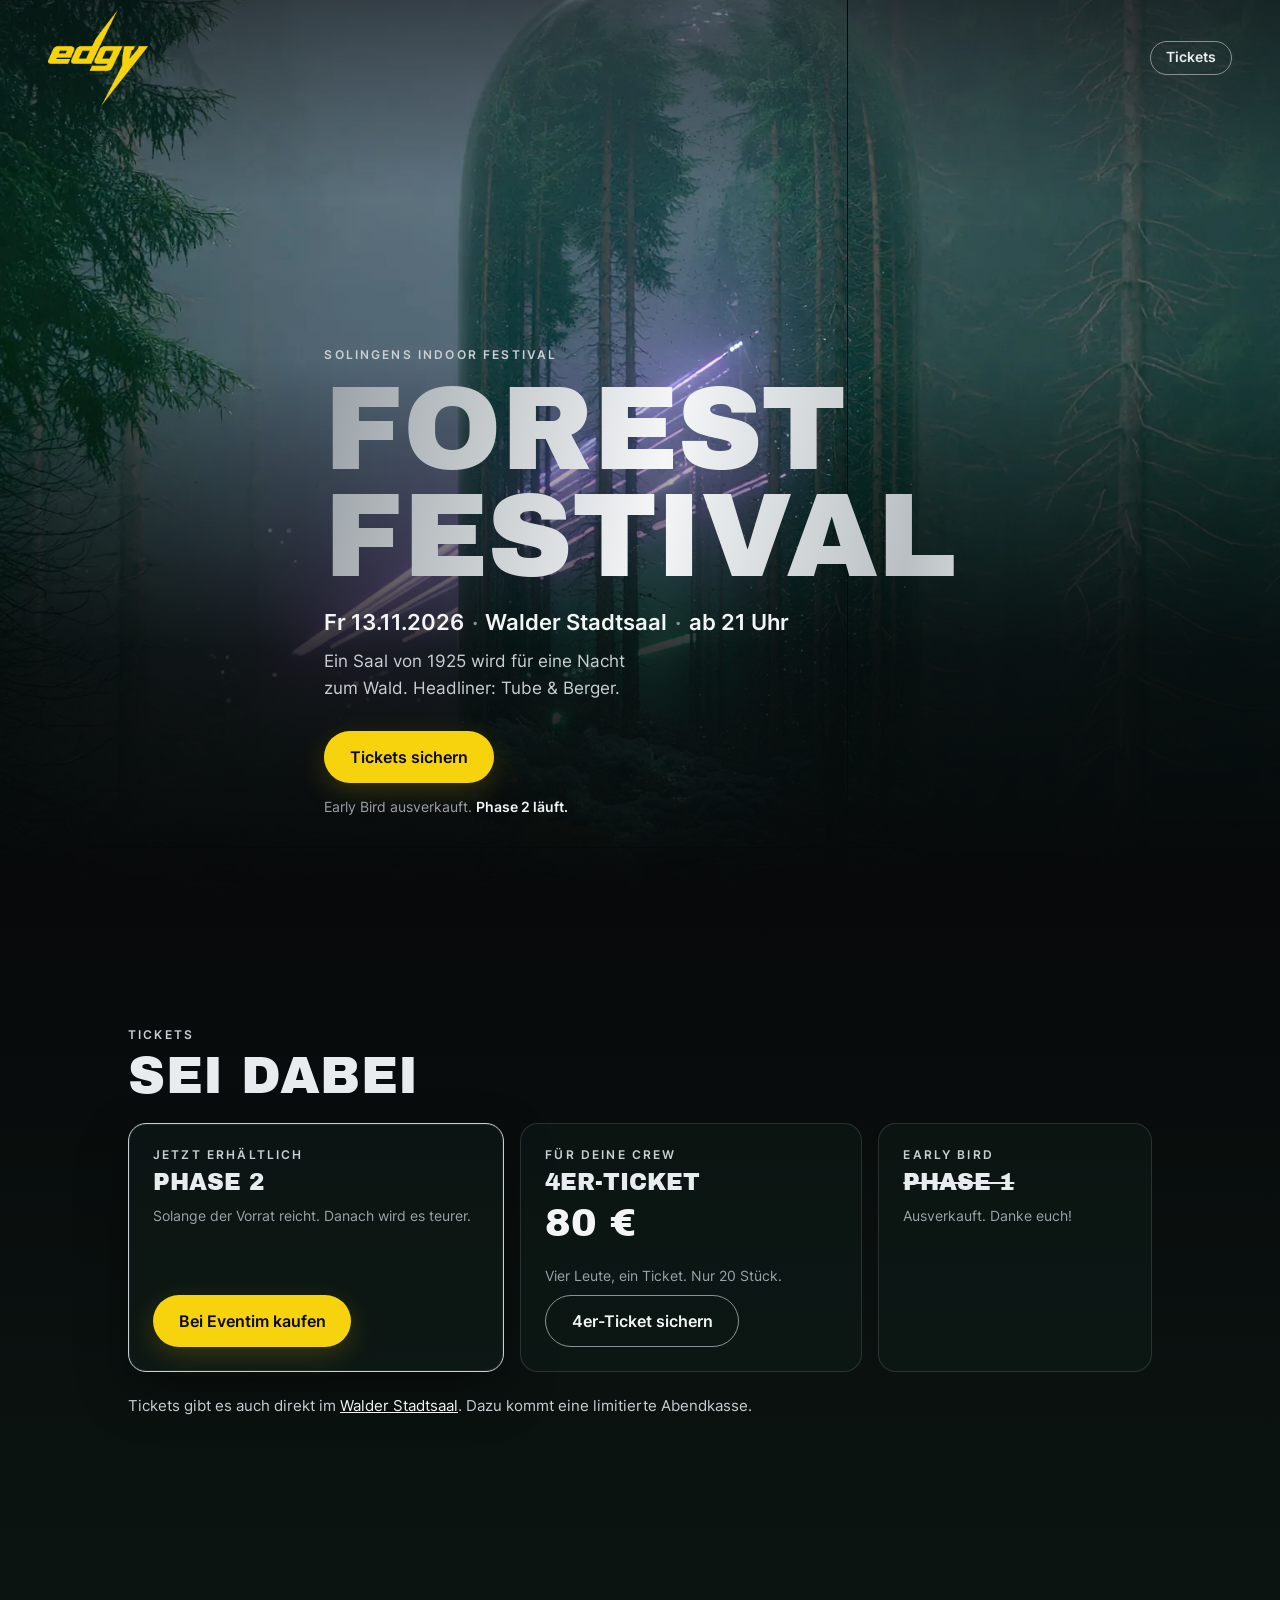
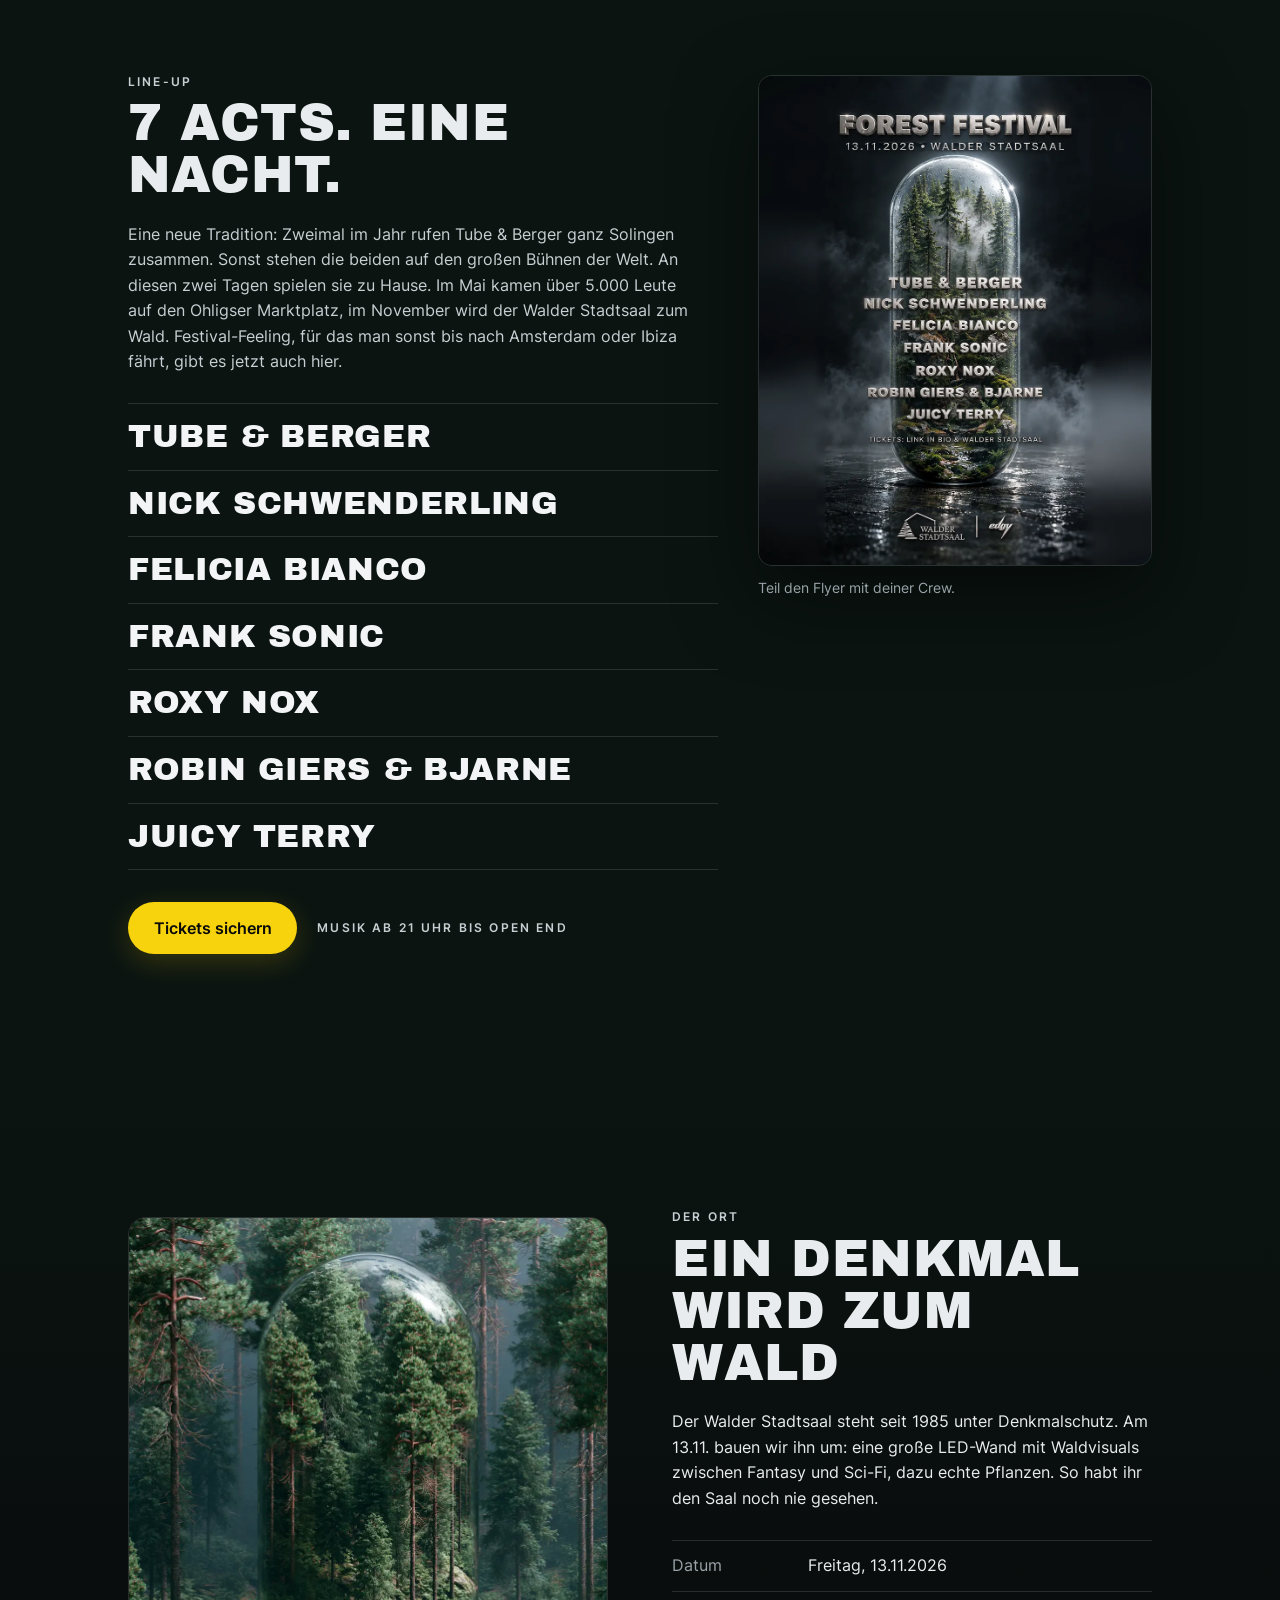
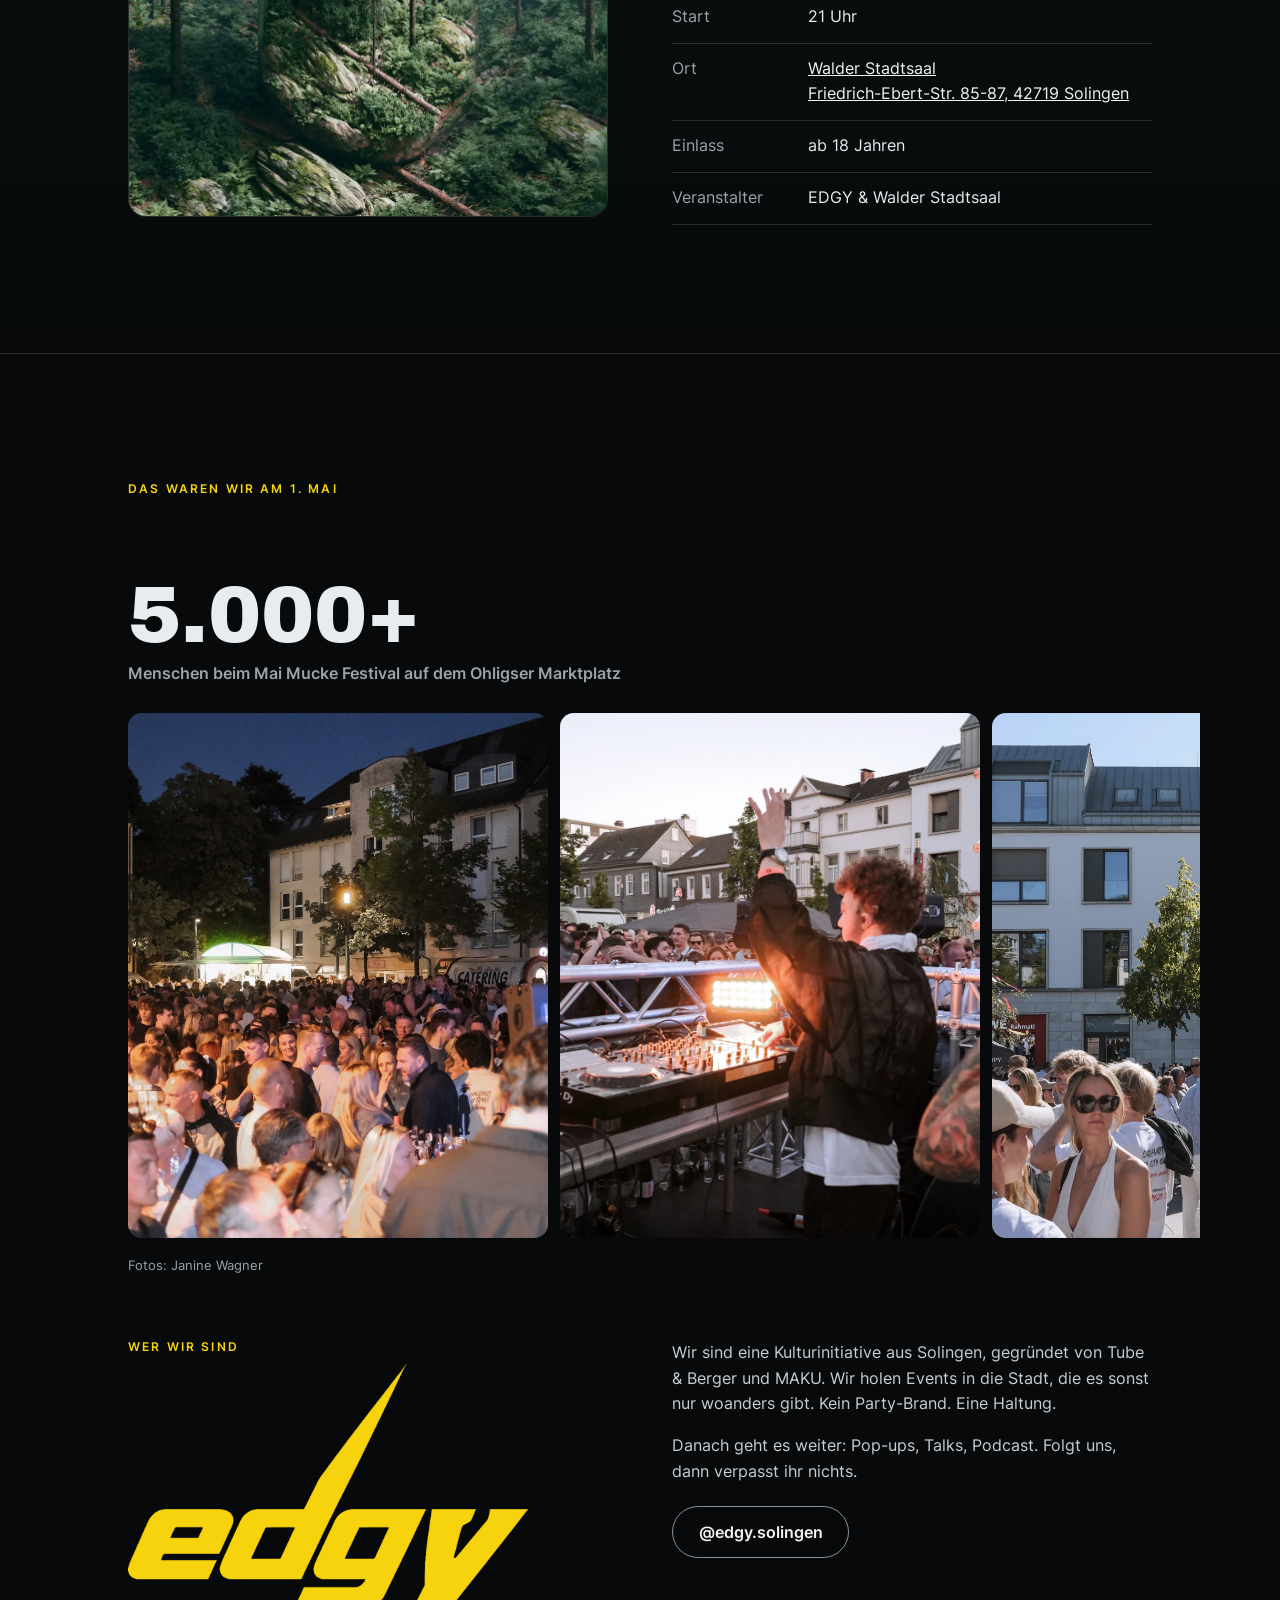
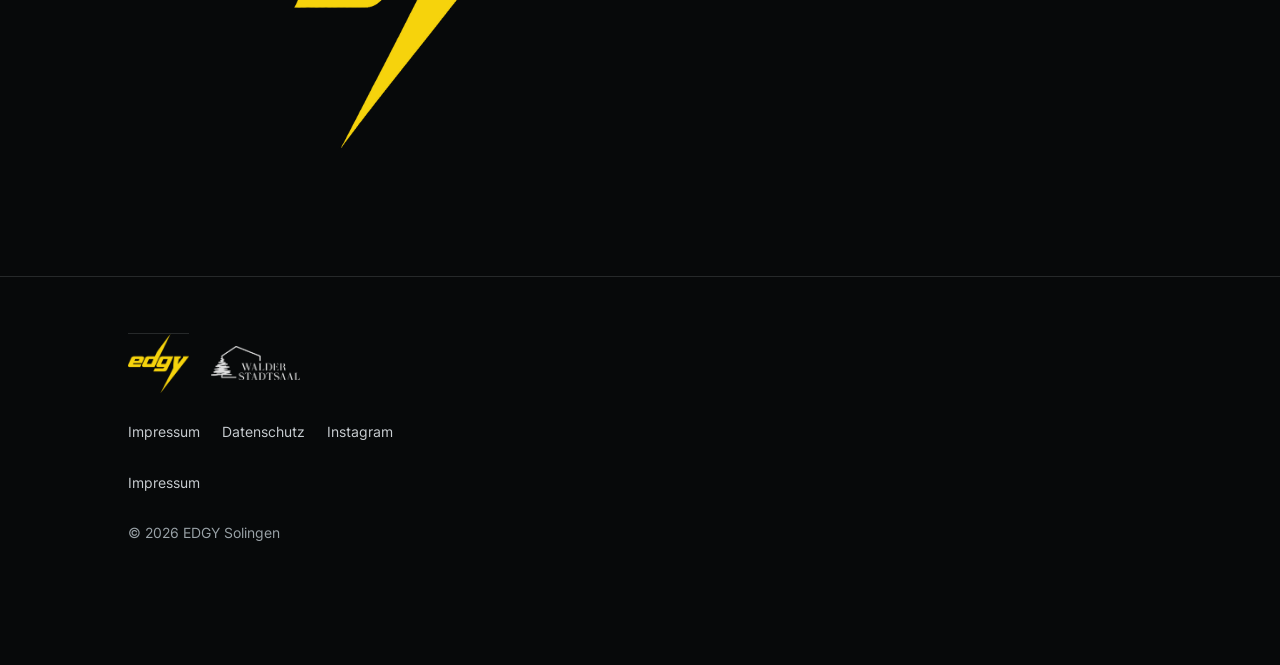
==== commit be0142a1: "Test: EDGY-Logo in der Navigation noch größer" ====
--- a/test-neu/index.html
+++ b/test-neu/index.html
@@ -69,8 +69,9 @@
 /* NAV */
 .nav{position:fixed;inset:0 0 auto 0;z-index:20;display:flex;align-items:center;justify-content:space-between;padding:14px var(--gutter);transition:background .3s,backdrop-filter .3s}
 .nav.solid{background:rgba(7,9,10,.78);backdrop-filter:blur(10px);-webkit-backdrop-filter:blur(10px);border-bottom:1px solid var(--line)}
-.nav img{height:clamp(62px,6.5vw,92px);width:auto;transition:height .3s}
-.nav.solid img{height:clamp(46px,4.5vw,62px)}
+.nav{padding-top:10px;padding-bottom:10px}
+.nav img{height:clamp(78px,7.5vw,108px);width:auto;transition:height .3s}
+.nav.solid img{height:clamp(52px,4.8vw,66px)}
 .about .logo-big{margin:.6rem 0 0}
 .about .logo-big img{width:clamp(220px,42vw,400px);height:auto}
 .nav a.tix{font:600 .85rem/1 var(--body);text-decoration:none;padding:.7em 1.1em;border:1px solid var(--silver-500);border-radius:999px}
@@ -178,7 +179,7 @@
 <body>
 
 <header class="nav" id="nav">
-  <a href="#top" aria-label="EDGY Startseite"><picture><source srcset="img/edgy-logo-280.webp 280w, img/edgy-logo-560.webp 560w" sizes="96px" type="image/webp"><img src="img/edgy-logo-280.png" srcset="img/edgy-logo-280.png 280w, img/edgy-logo-560.png 560w" sizes="96px" alt="EDGY" width="280" height="269"></picture></a>
+  <a href="#top" aria-label="EDGY Startseite"><picture><source srcset="img/edgy-logo-280.webp 280w, img/edgy-logo-560.webp 560w" sizes="112px" type="image/webp"><img src="img/edgy-logo-280.png" srcset="img/edgy-logo-280.png 280w, img/edgy-logo-560.png 560w" sizes="112px" alt="EDGY" width="280" height="269"></picture></a>
   <a class="tix" href="#tickets">Tickets</a>
 </header>
 
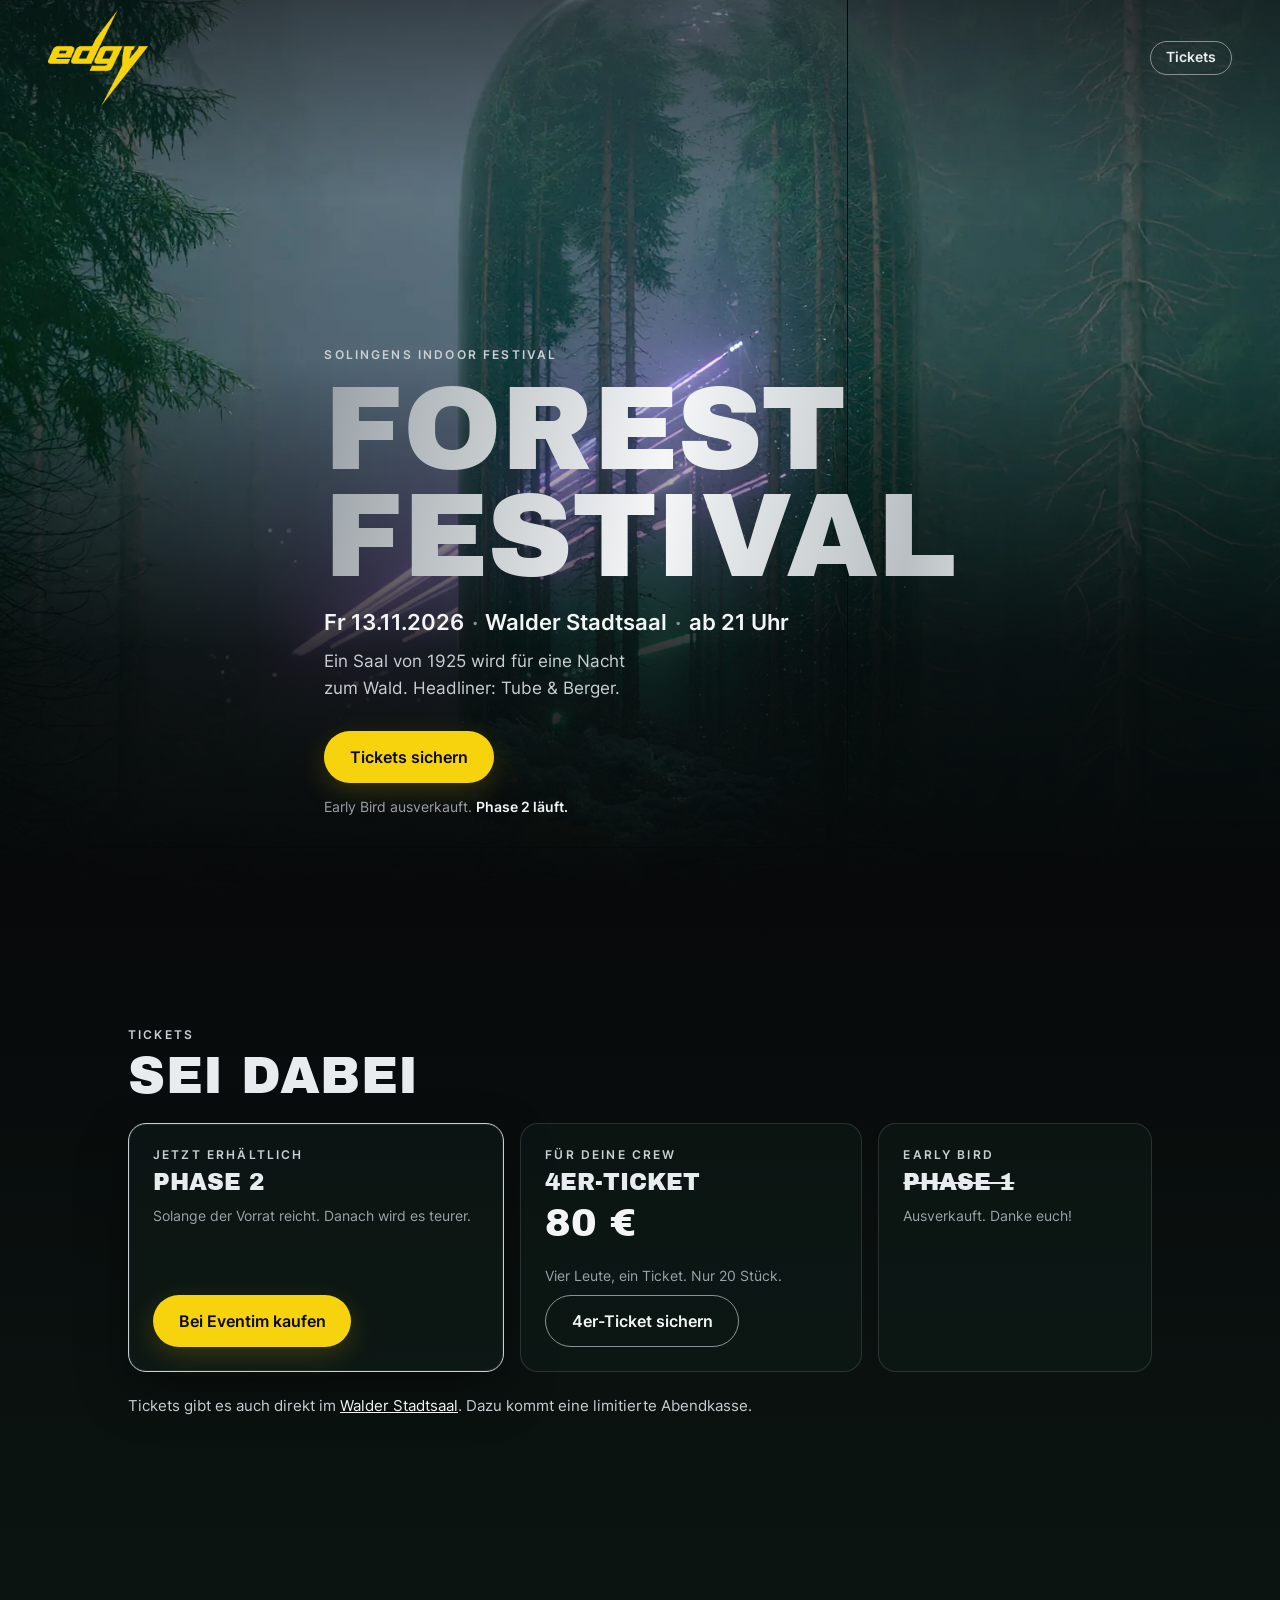
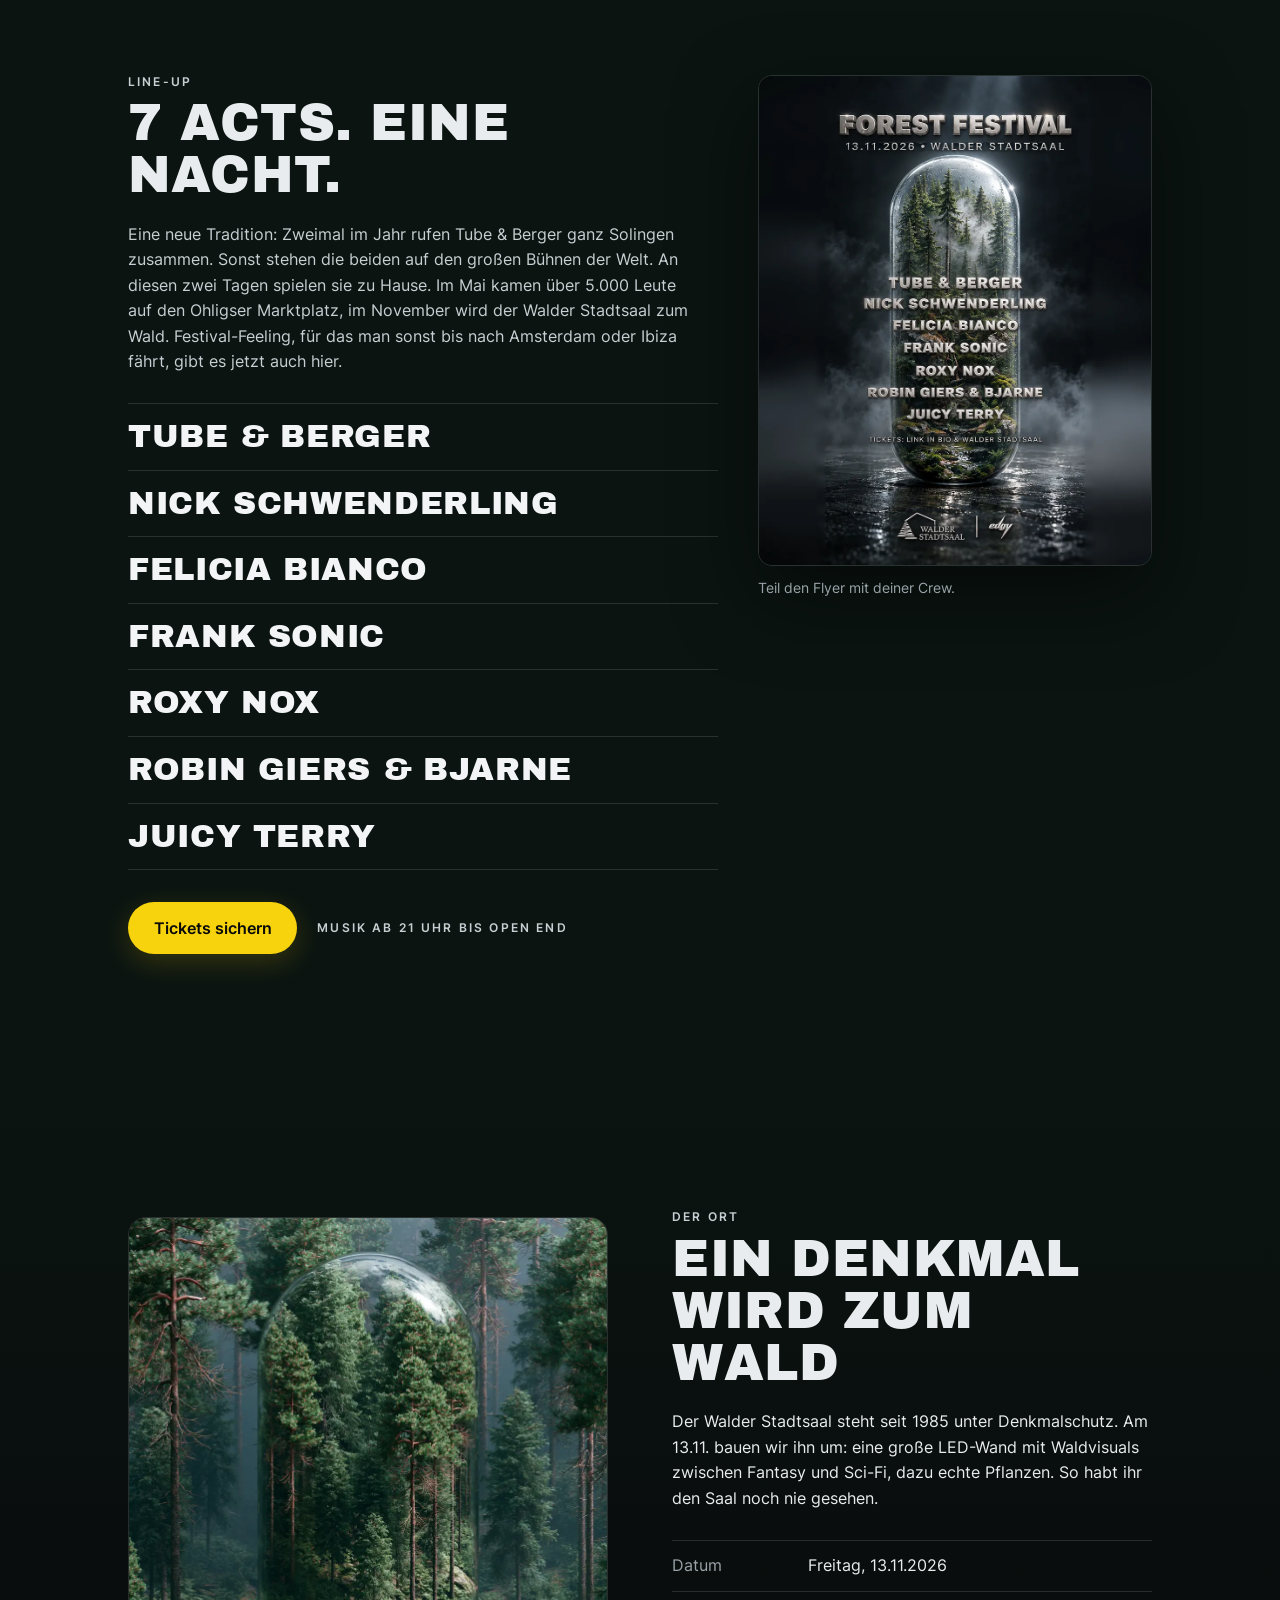
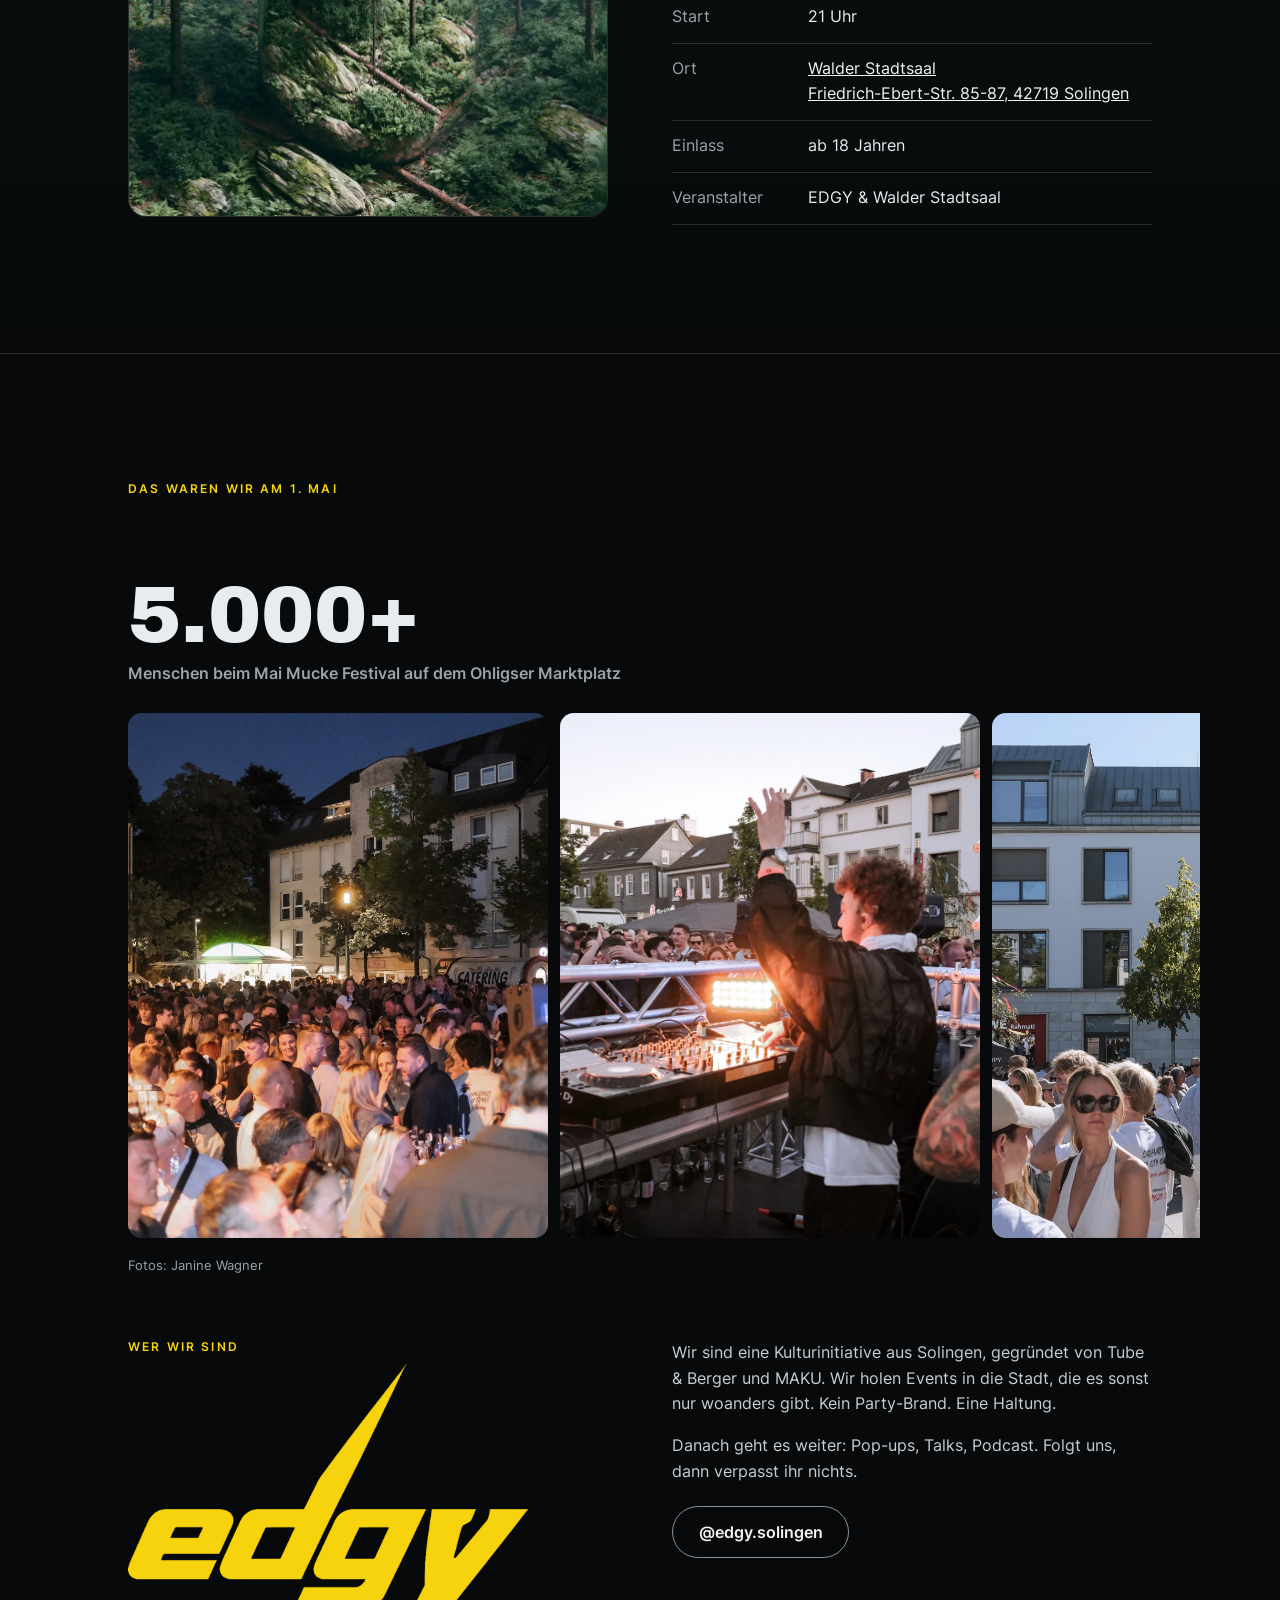
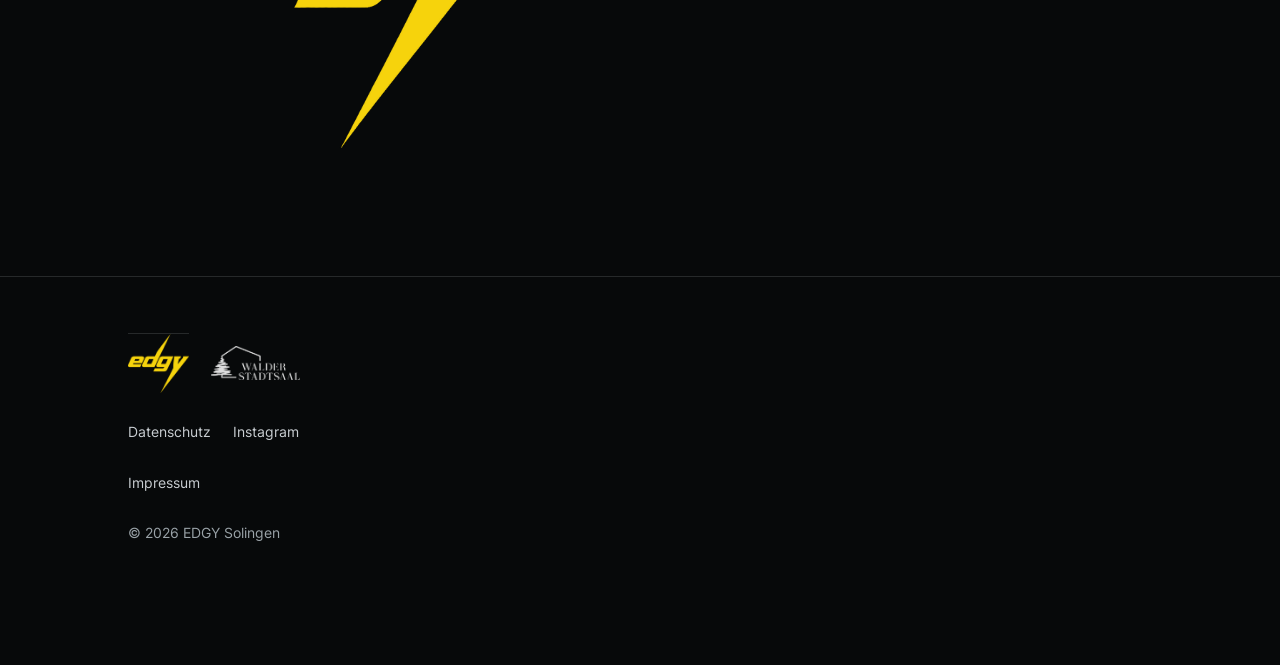
==== commit 22c77fe5: "Test: Fußzeile ohne doppeltes Impressum" ====
--- a/test-neu/index.html
+++ b/test-neu/index.html
@@ -364,7 +364,6 @@
       <img src="img/logo-stadtsaal.png" alt="Walder Stadtsaal" width="400" height="153" loading="lazy">
     </div>
     <nav class="links" aria-label="Rechtliches">
-      <a href="#impressum" onclick="document.getElementById('impressum').open=true">Impressum</a>
       <a href="datenschutz.html">Datenschutz</a>
       <a href="https://www.instagram.com/edgy.solingen">Instagram</a>
     </nav>
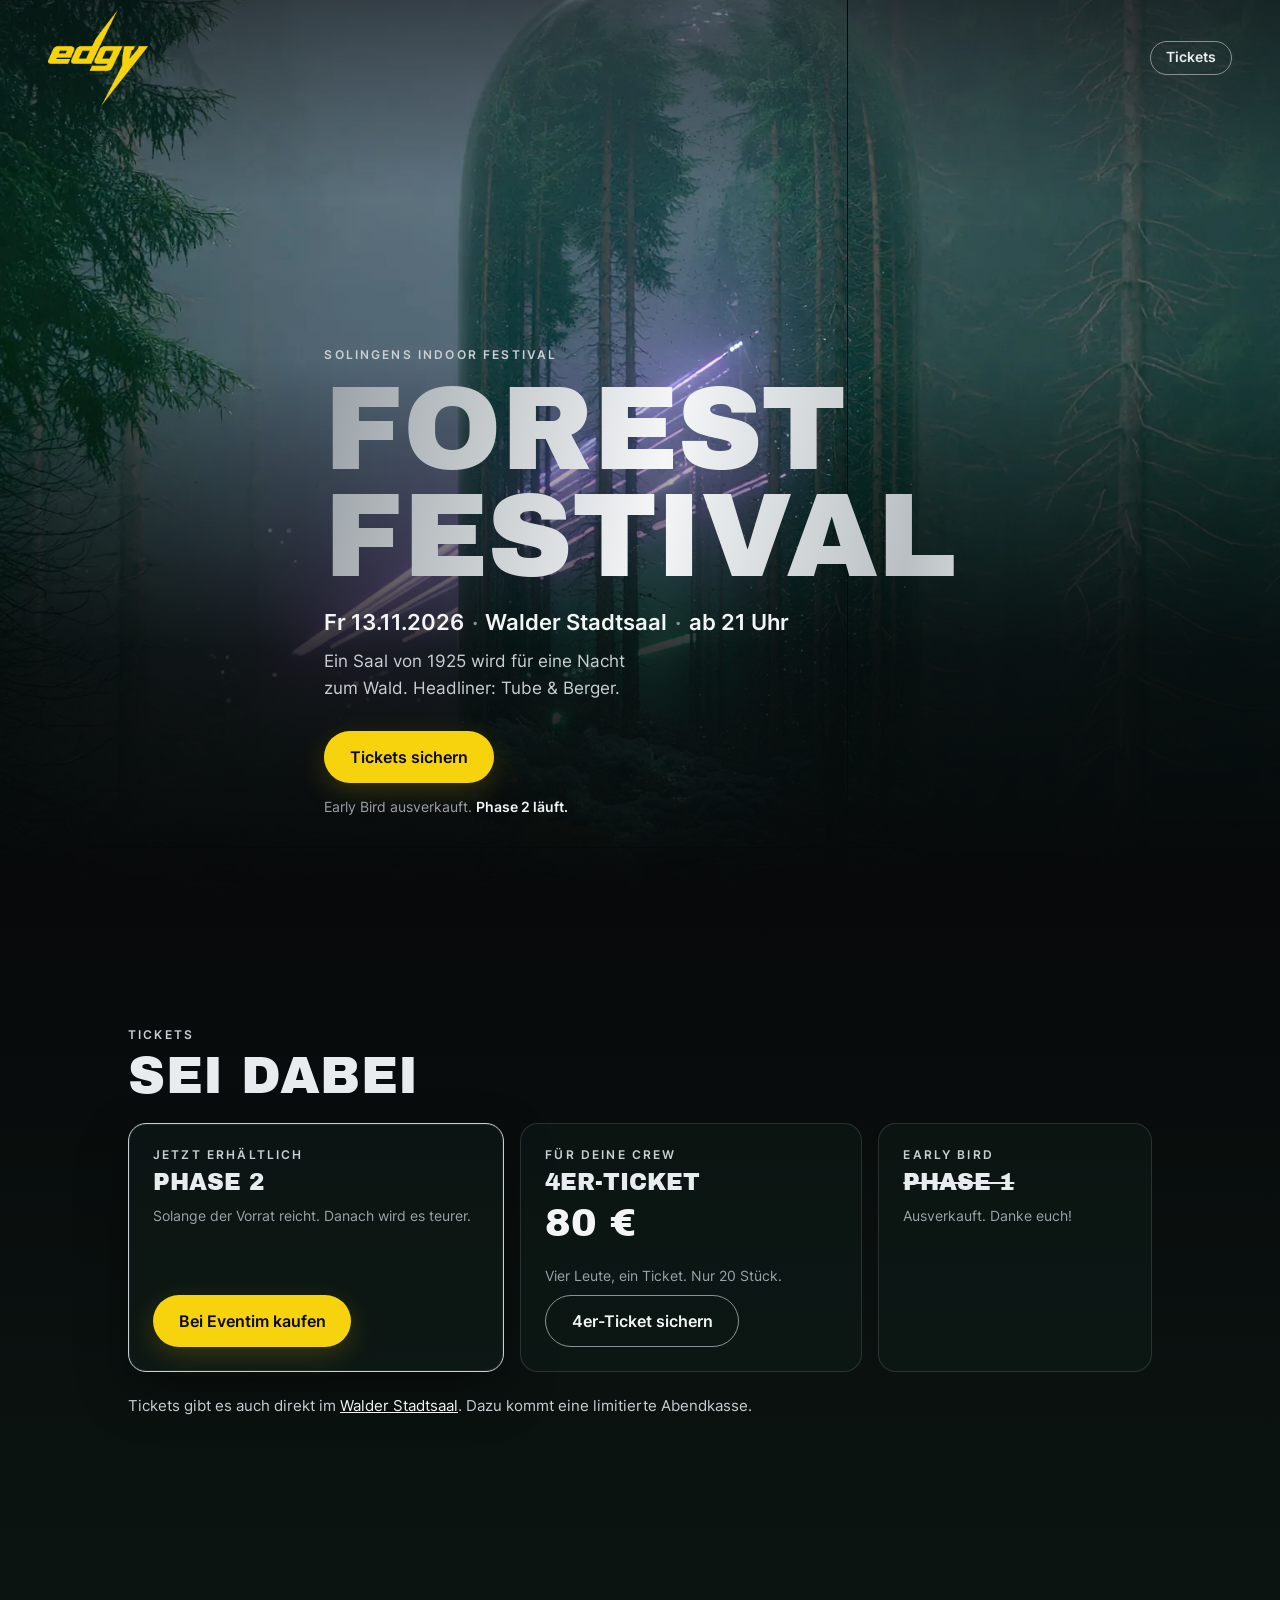
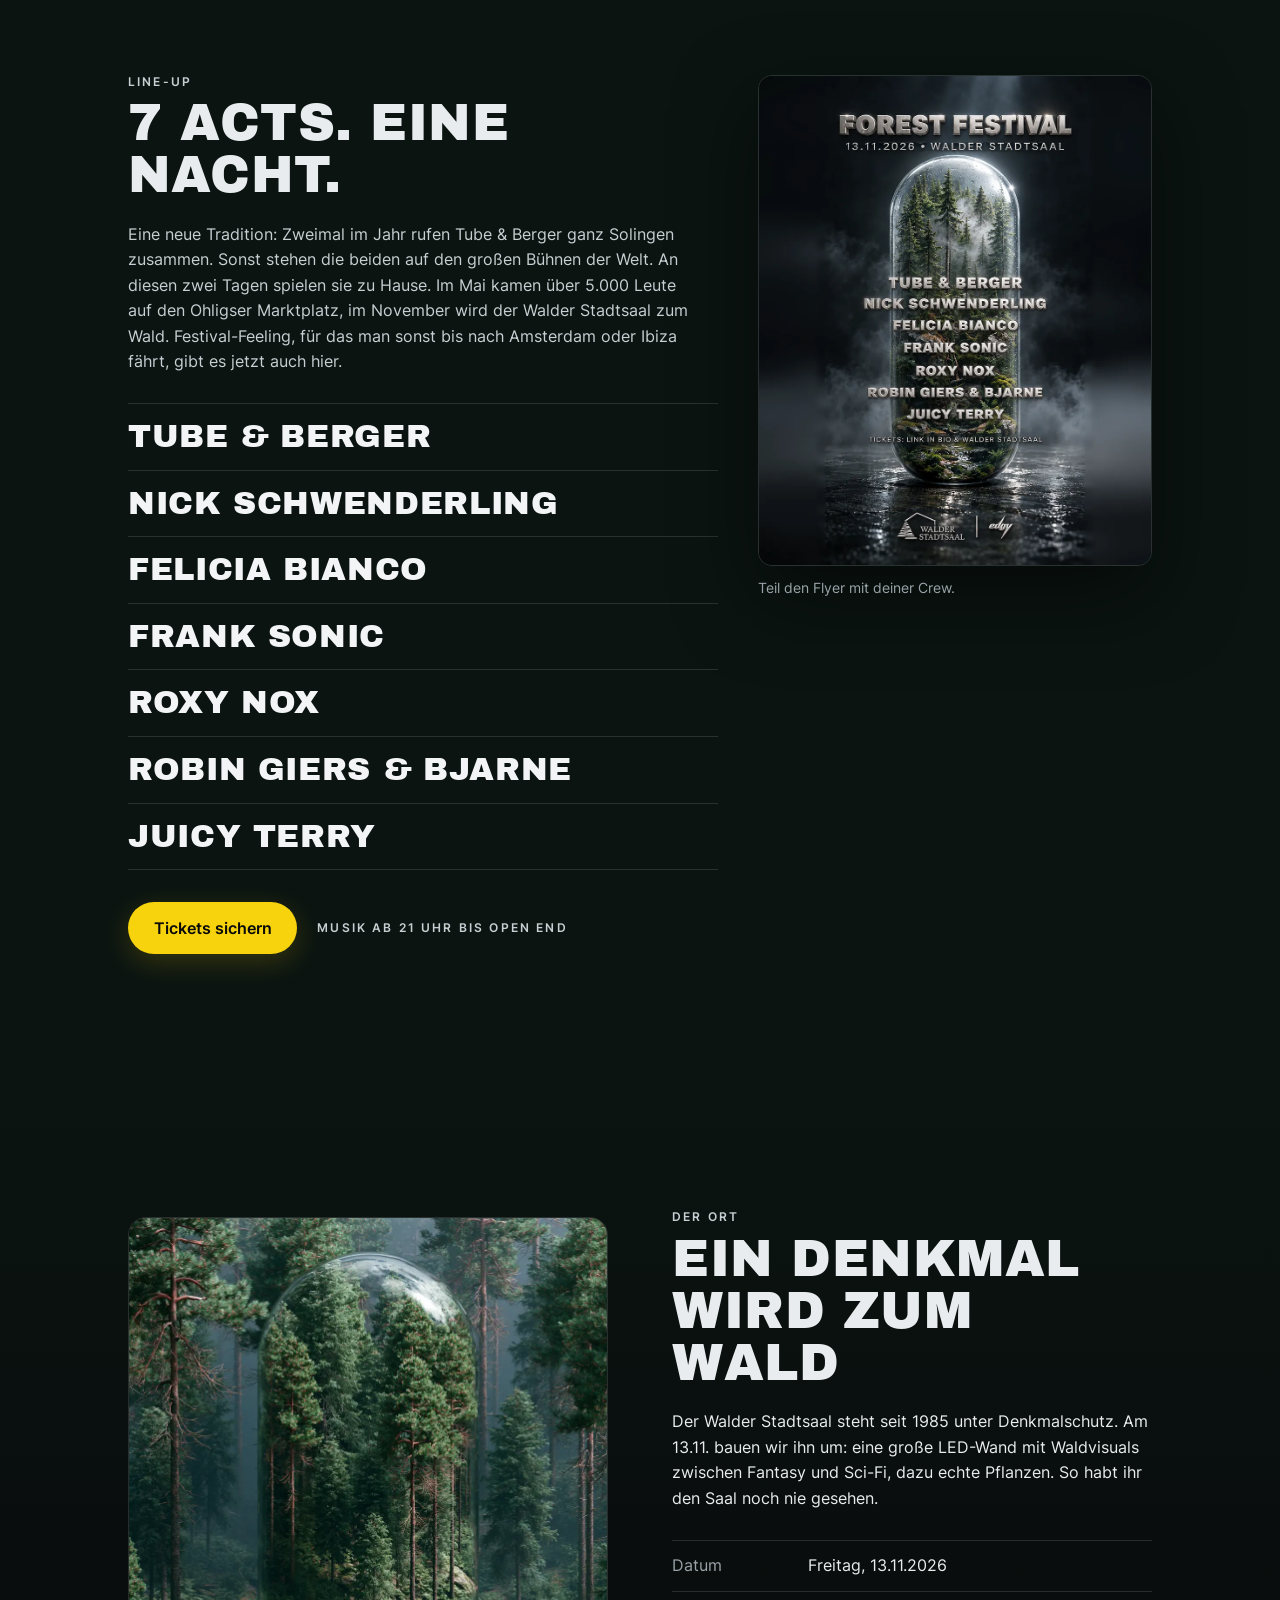
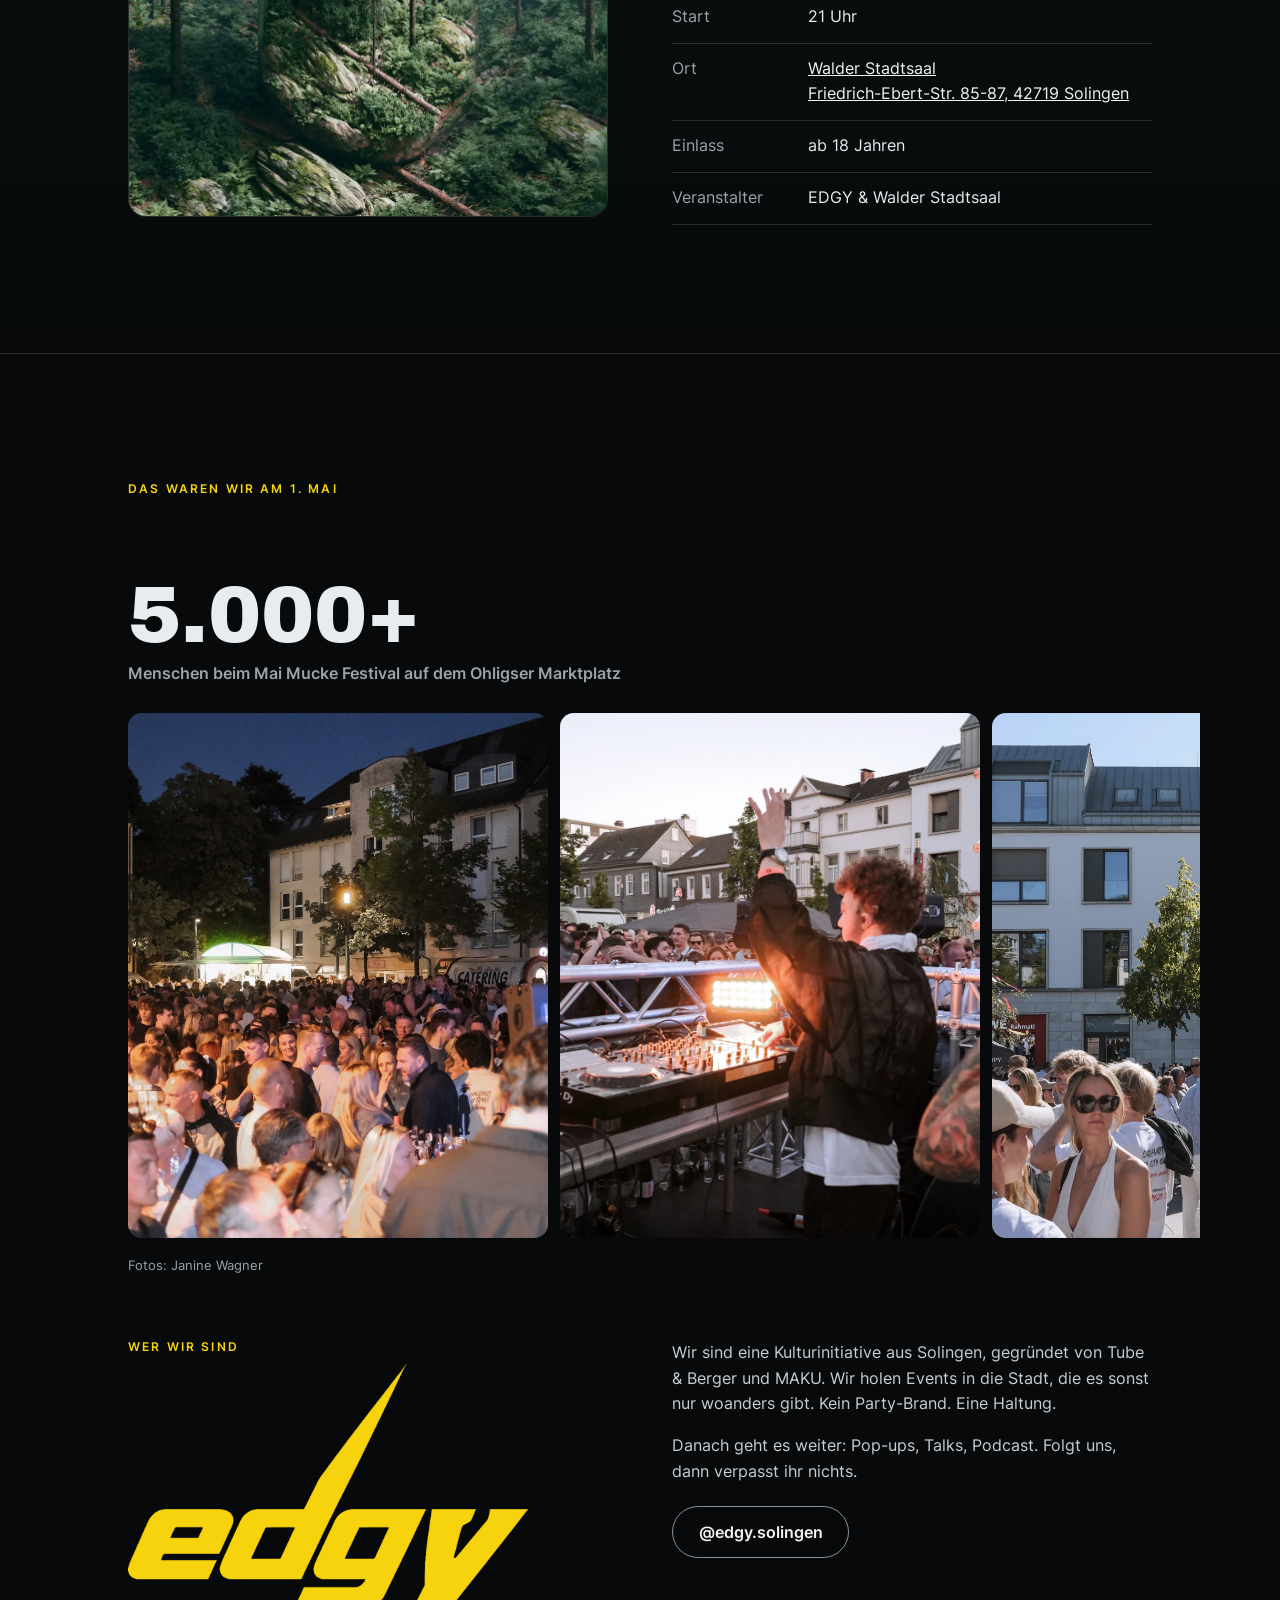
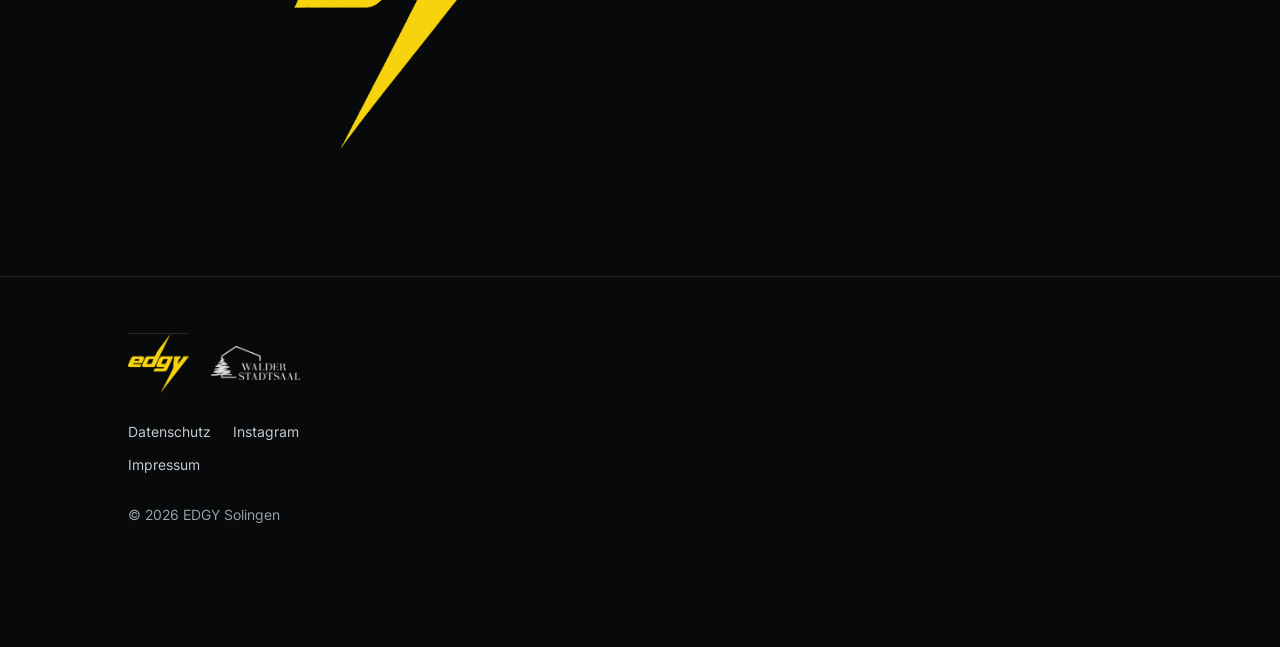
==== commit ef841225: "Test: Impressum näher an die Fußzeilen-Links" ====
--- a/test-neu/index.html
+++ b/test-neu/index.html
@@ -155,7 +155,7 @@
 footer .logos{display:flex;align-items:center;gap:22px;margin-bottom:28px}
 footer .logos img{height:34px;width:auto;opacity:.9}
 footer .logos img.edgy{height:60px;opacity:1}
-footer .links{display:flex;flex-wrap:wrap;gap:8px 22px;margin-bottom:28px}
+footer .links{display:flex;flex-wrap:wrap;gap:8px 22px;margin-bottom:10px}
 footer .links a{text-decoration:none;color:var(--silver-300)}
 details.impressum summary{cursor:pointer;color:var(--silver-300);list-style:none}
 details.impressum summary::-webkit-details-marker{display:none}
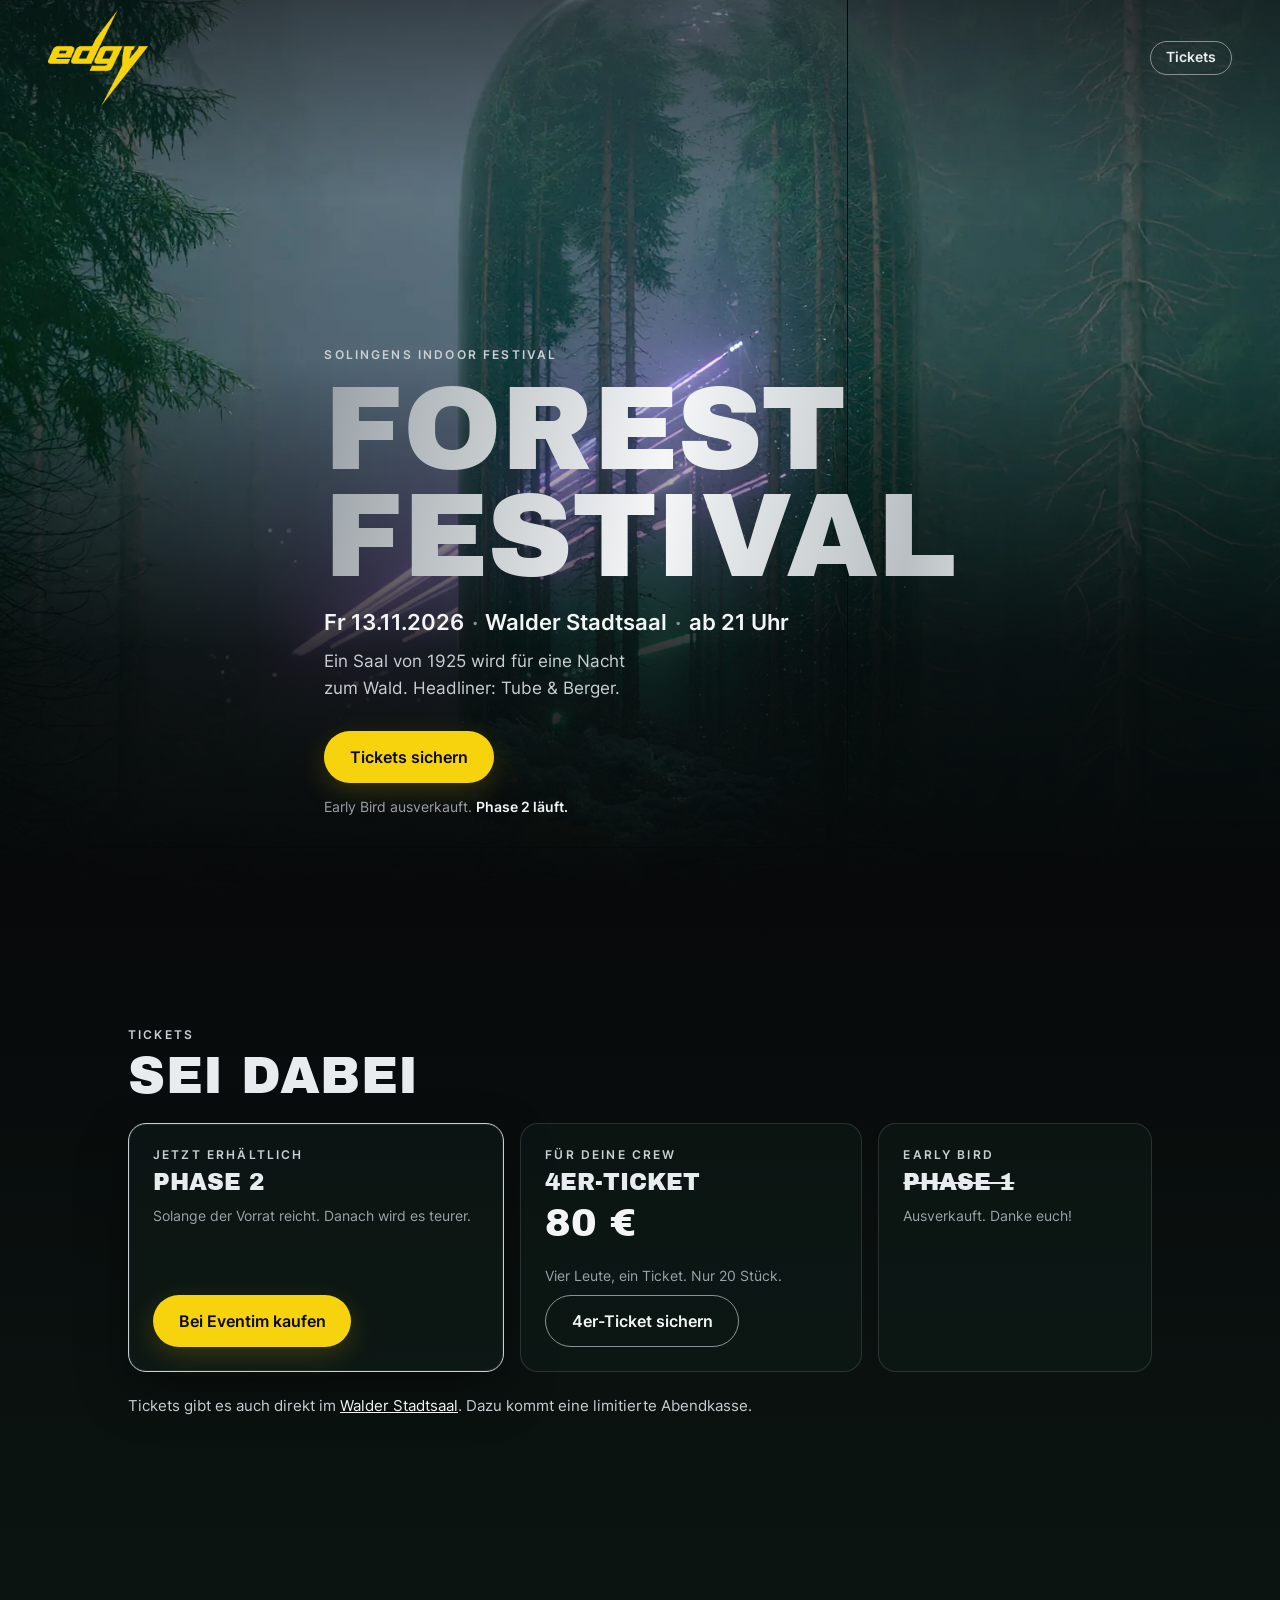
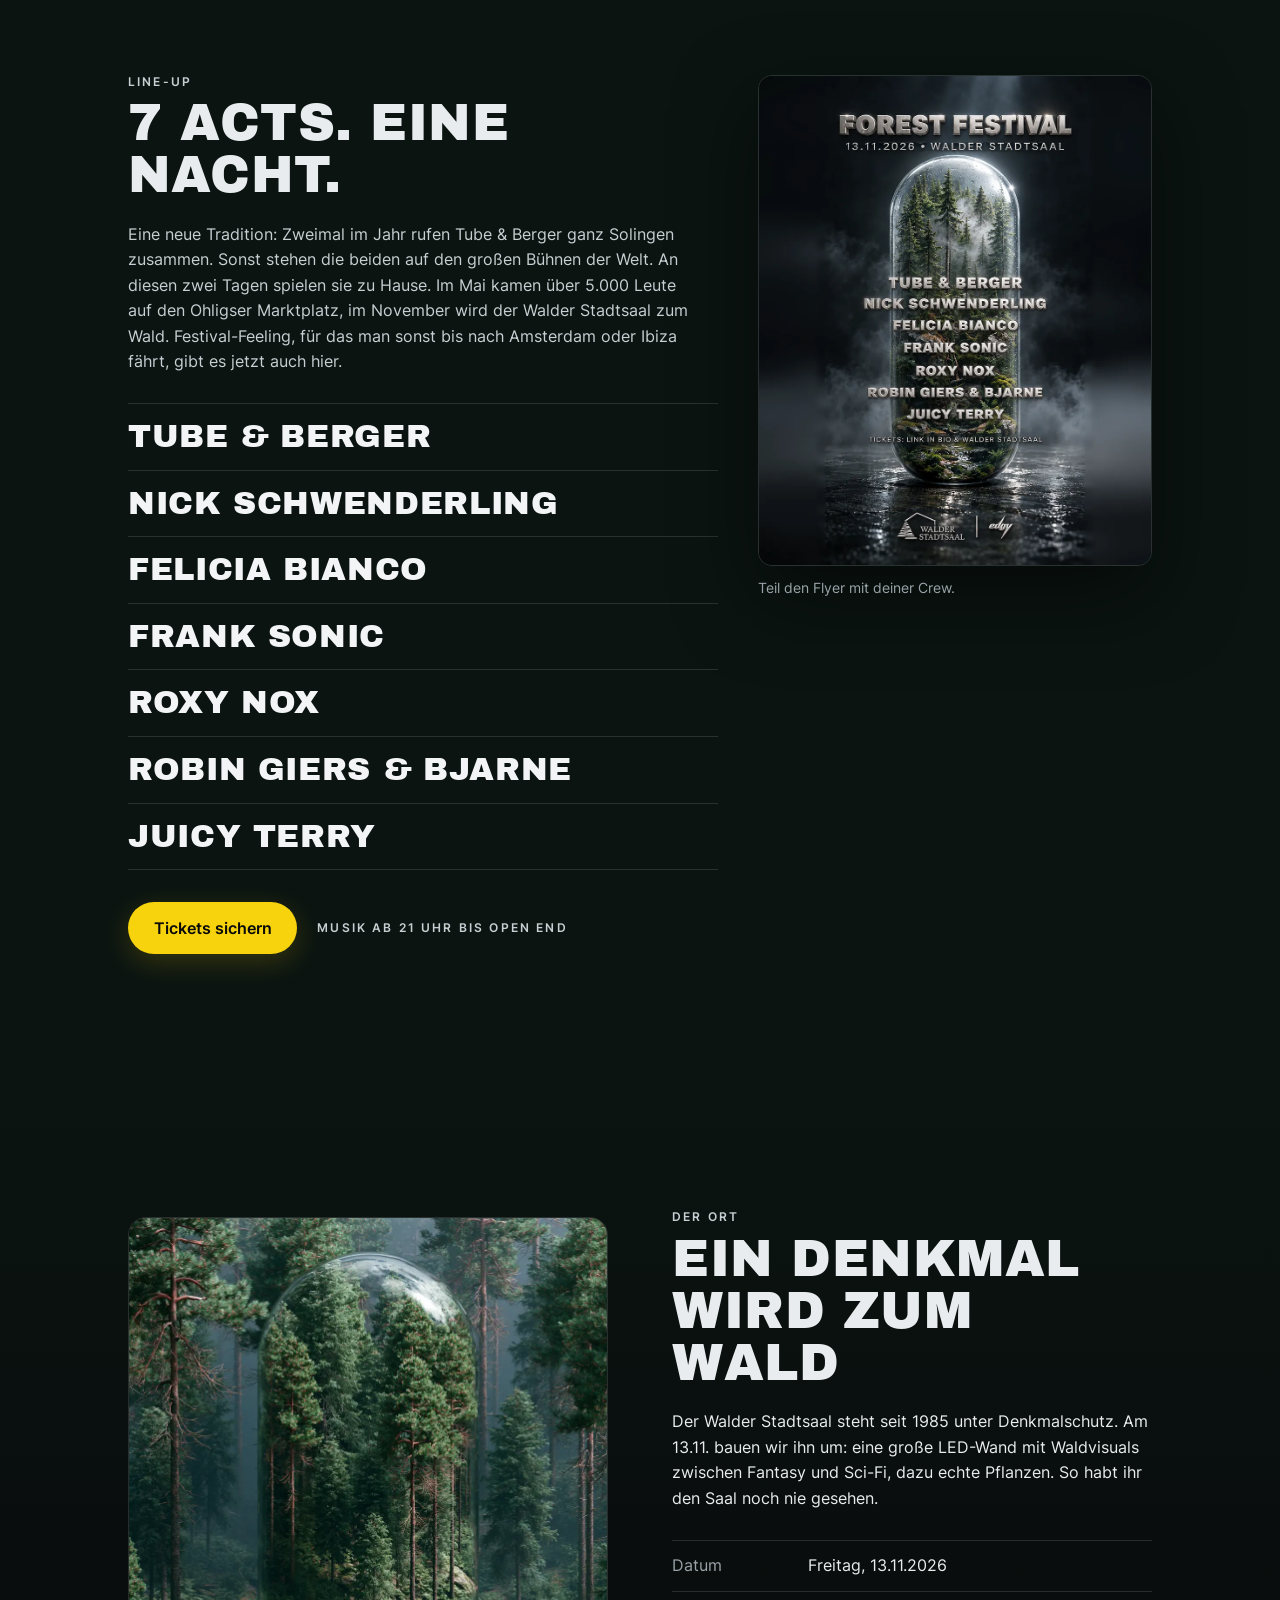
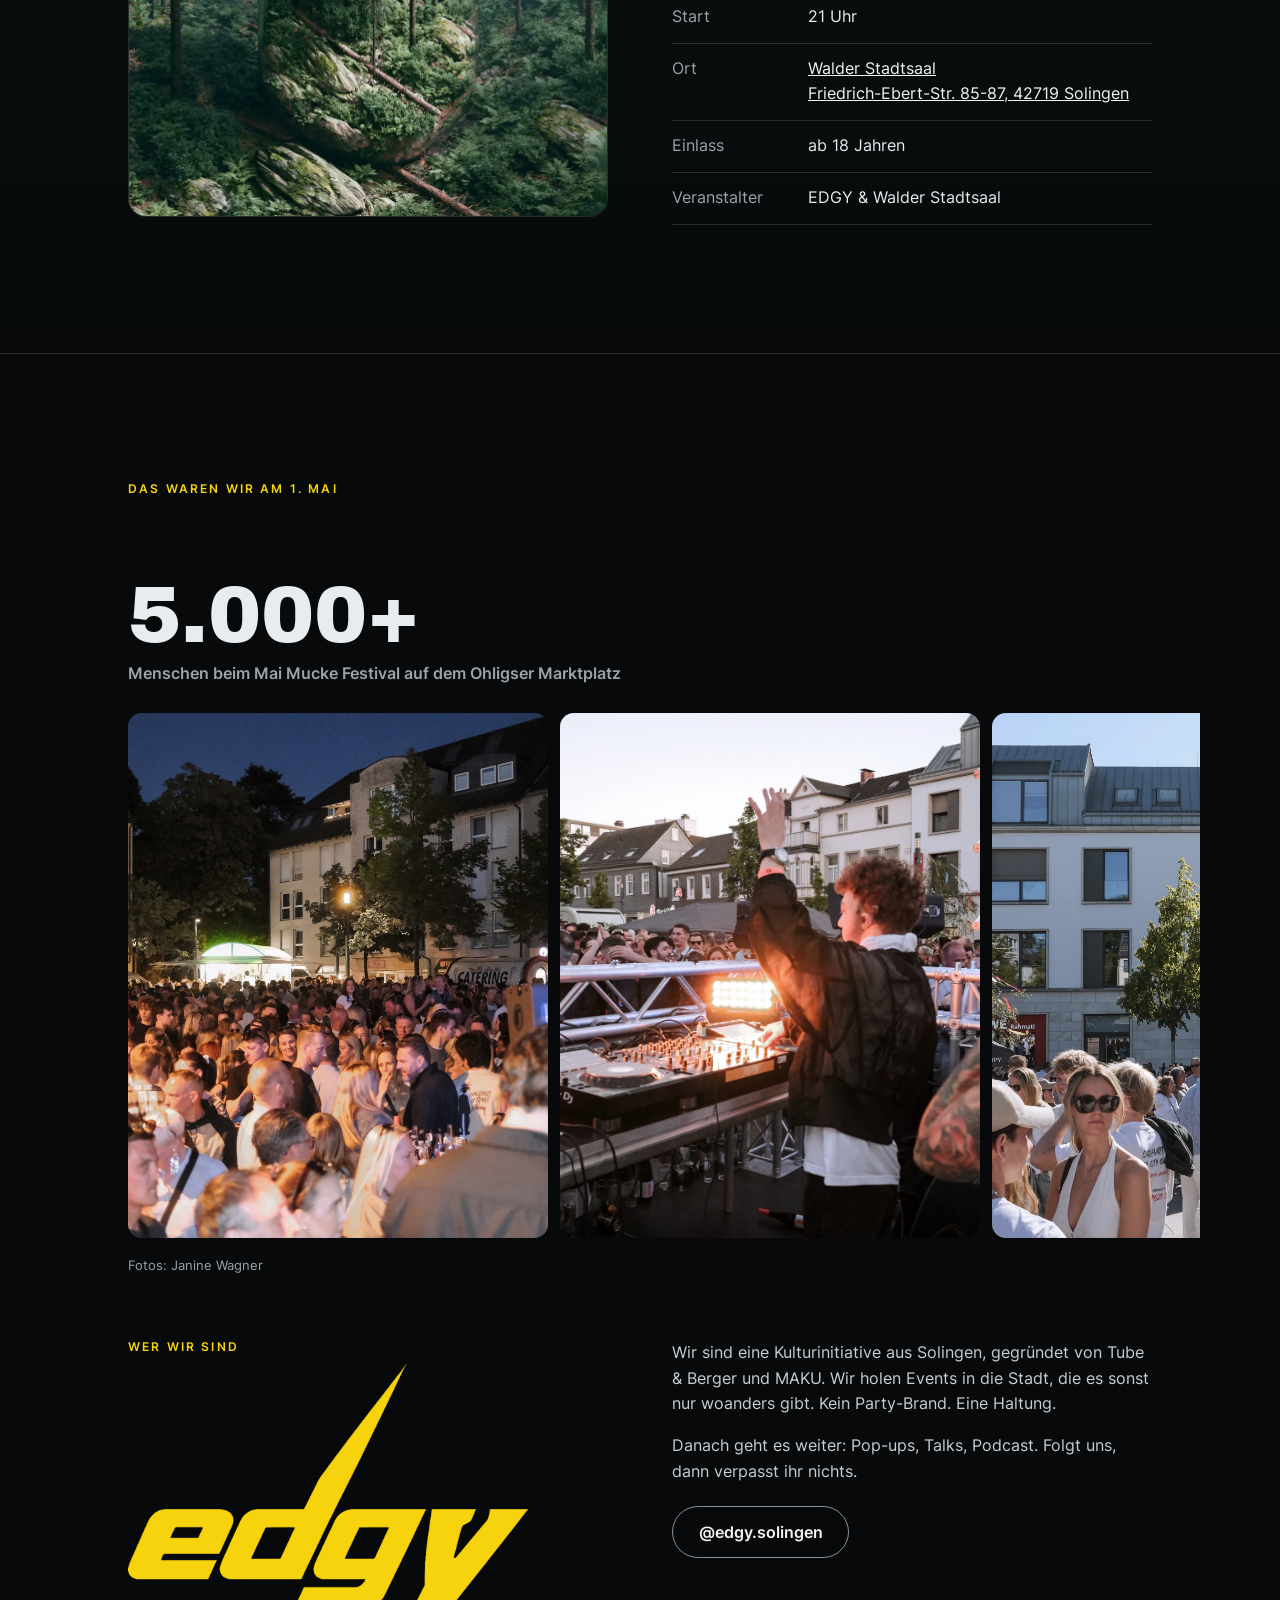
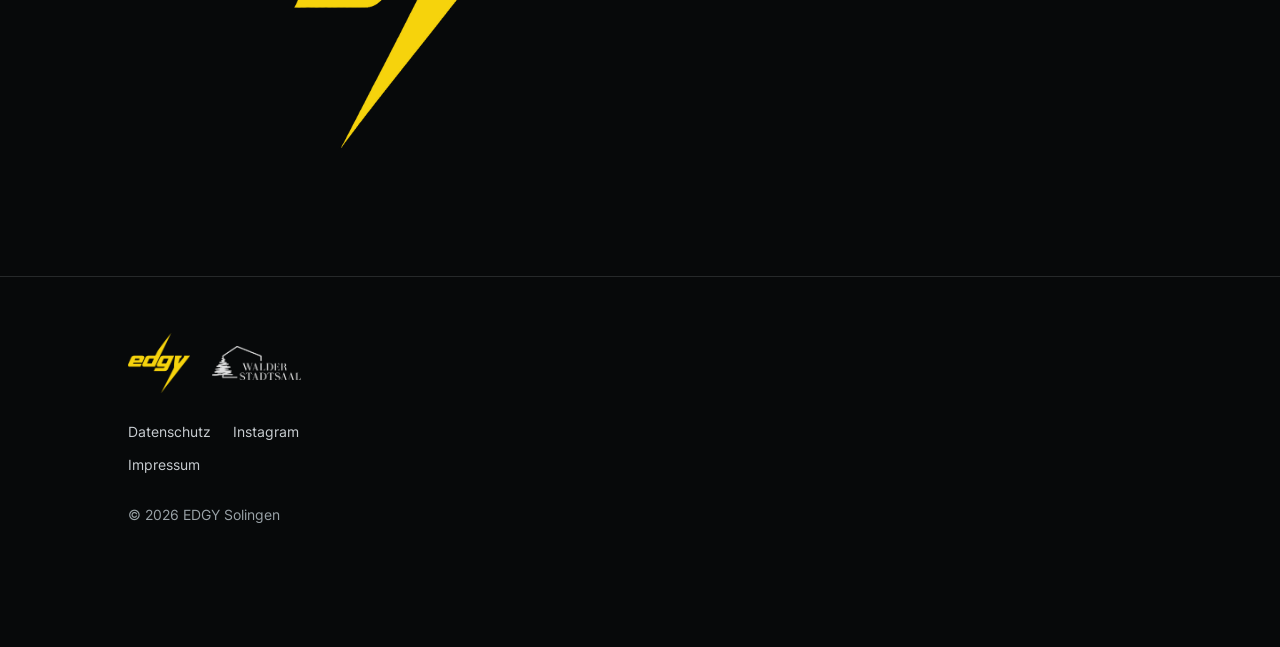
==== commit 8da24714: "Test: Strich über dem Fußzeilen-Logo entfernt (Klassen-Kollision)" ====
--- a/test-neu/index.html
+++ b/test-neu/index.html
@@ -154,7 +154,7 @@
 footer{border-top:1px solid var(--line);padding:56px 0 120px;color:var(--muted);font-size:.88rem}
 footer .logos{display:flex;align-items:center;gap:22px;margin-bottom:28px}
 footer .logos img{height:34px;width:auto;opacity:.9}
-footer .logos img.edgy{height:60px;opacity:1}
+footer .logos img.edgy-mark{height:60px;opacity:1}
 footer .links{display:flex;flex-wrap:wrap;gap:8px 22px;margin-bottom:10px}
 footer .links a{text-decoration:none;color:var(--silver-300)}
 details.impressum summary{cursor:pointer;color:var(--silver-300);list-style:none}
@@ -360,7 +360,7 @@
 <footer>
   <div class="wrap">
     <div class="logos">
-      <img class="edgy" src="img/edgy-logo-280.png" alt="EDGY" width="280" height="269" loading="lazy">
+      <img class="edgy-mark" src="img/edgy-logo-280.png" alt="EDGY" width="280" height="269" loading="lazy">
       <img src="img/logo-stadtsaal.png" alt="Walder Stadtsaal" width="400" height="153" loading="lazy">
     </div>
     <nav class="links" aria-label="Rechtliches">
